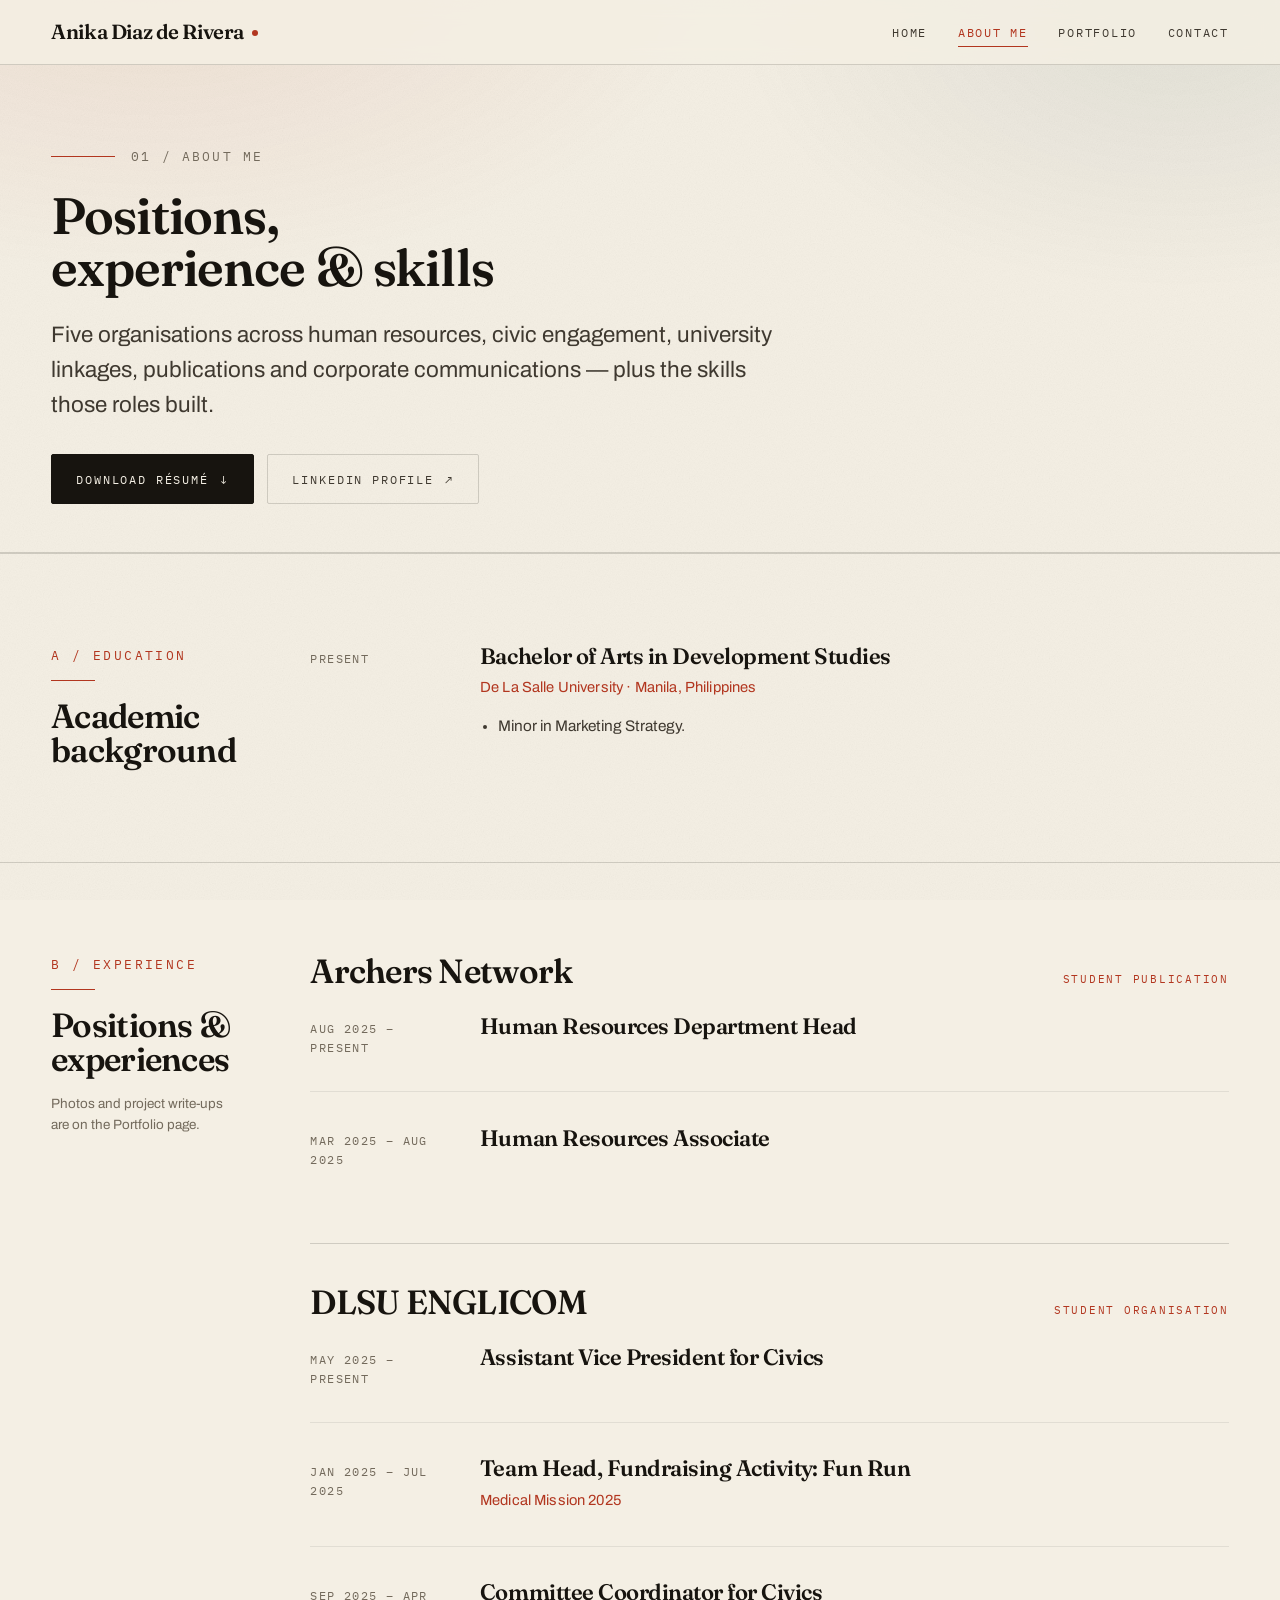
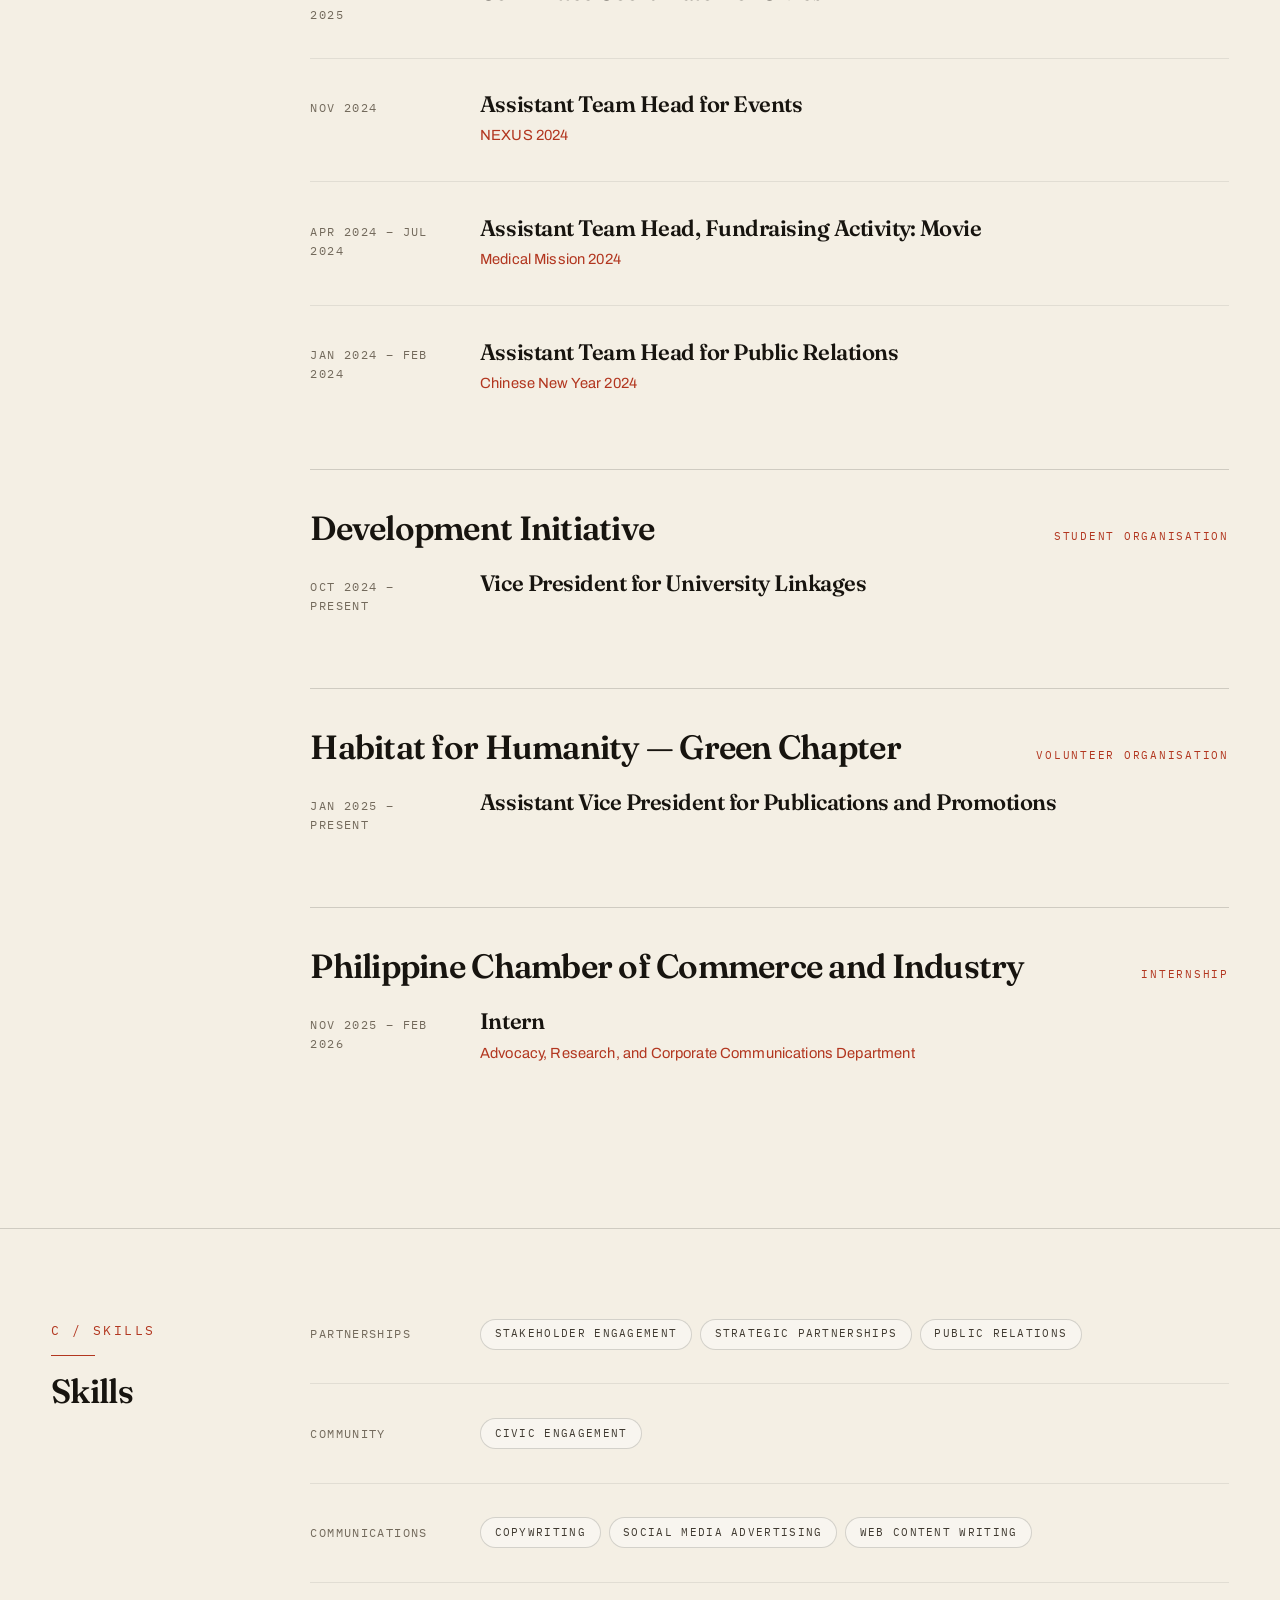
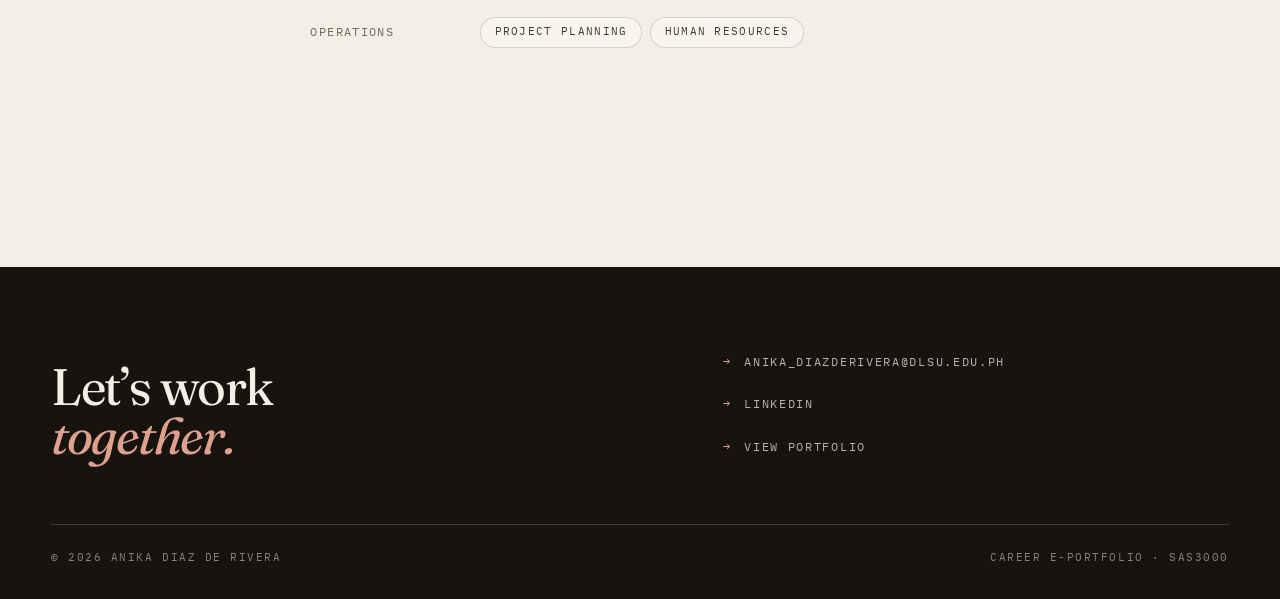
==== about.html @ 8927ca14 "Rebuild around Anika's real content Restructures the site to the four sections of the source documen" ====
<!DOCTYPE html>
<html lang="en" class="no-js">
<head>
  <meta charset="utf-8">
  <meta name="viewport" content="width=device-width, initial-scale=1">
  <title>About Me — Anika Diaz de Rivera</title>
  <meta name="description" content="Positions and experiences, résumé, and skills — Anika Diaz de Rivera.">
  <link rel="icon" href="assets/img/favicon.svg" type="image/svg+xml">
  <link rel="preconnect" href="https://fonts.googleapis.com">
  <link rel="preconnect" href="https://fonts.gstatic.com" crossorigin>
  <link href="https://fonts.googleapis.com/css2?family=Archivo:wght@400;500;600&family=Fraunces:ital,opsz,wght@0,9..144,400..700;1,9..144,400..700&family=IBM+Plex+Mono:wght@400;500&display=swap" rel="stylesheet">
  <link rel="stylesheet" href="styles.css">
  <script>document.documentElement.classList.remove('no-js');</script>
</head>
<body>
  <a class="skip-link" href="#main">Skip to content</a>

  <header class="masthead">
    <div class="shell masthead-inner">
      <a class="wordmark" href="index.html">Anika Diaz de Rivera<span></span></a>

      <button class="nav-toggle" type="button" aria-expanded="false" aria-controls="site-nav">
        <span class="nav-toggle-bars" aria-hidden="true"></span>Menu
      </button>

      <nav class="site-nav" id="site-nav" aria-label="Primary">
        <ul class="nav-list">
          <li><a href="index.html">Home</a></li>
          <li><a href="about.html" aria-current="page">About Me</a></li>
          <li><a href="portfolio.html">Portfolio</a></li>
          <li><a href="contact.html">Contact</a></li>
        </ul>
      </nav>
    </div>
  </header>

  <main id="main">

    <section class="page-head">
      <div class="shell">
        <p class="hero-eyebrow mono load-in" style="--d:.05s">01 / About Me</p>
        <h1 class="page-head-title load-in" style="--d:.15s">Positions, experience &amp; skills</h1>
        <p class="page-head-lede load-in" style="--d:.25s">
          Five organisations across human resources, civic engagement, university
          linkages, publications and corporate communications — plus the skills those
          roles built.
        </p>
        <div class="page-head-actions load-in" style="--d:.33s">
          <!-- Put resume.pdf in assets/docs/ — this link 404s until you do -->
          <a class="btn btn-primary" href="assets/docs/resume.pdf" download>
            Download Résumé <span class="btn-arrow" aria-hidden="true">↓</span>
          </a>
          <a class="btn btn-ghost" href="https://www.linkedin.com/in/anika-diaz-de-rivera-22b3412a9/" target="_blank" rel="noopener">
            LinkedIn Profile <span class="btn-arrow" aria-hidden="true">↗</span>
          </a>
        </div>
      </div>
    </section>

    <!-- ── EDUCATION ───────────────────────────────────────────────────────── -->
    <section class="band">
      <div class="shell band-grid">
        <div class="band-rail reveal">
          <span class="band-index">A / Education</span>
          <h2 class="band-title">Academic background</h2>
        </div>

        <div class="entry-list reveal" style="--d:.1s">
          <article class="entry">
            <!-- REPLACE: add your year range, e.g. 2022 – 2026 -->
            <p class="entry-when">Present</p>
            <div>
              <h3 class="entry-title">Bachelor of Arts in Development Studies</h3>
              <p class="entry-org">De La Salle University · Manila, Philippines</p>
              <div class="entry-body">
                <ul>
                  <li>Minor in Marketing Strategy.</li>
                  <!-- REPLACE (optional): honours, dean's list, scholarships, relevant coursework -->
                </ul>
              </div>
            </div>
          </article>
        </div>
      </div>
    </section>

    <!-- ── POSITIONS & EXPERIENCES ─────────────────────────────────────────── -->
    <section class="band">
      <div class="shell band-grid">
        <div class="band-rail reveal">
          <span class="band-index">B / Experience</span>
          <h2 class="band-title">Positions &amp; experiences</h2>
          <p class="band-note">Photos and project write-ups are on the Portfolio page.</p>
        </div>

        <div class="reveal" style="--d:.1s">

          <div class="org">
            <div class="org-head">
              <h3 class="org-name">Archers Network</h3>
              <span class="org-kind">Student Publication</span>
            </div>
            <div class="org-roles entry-list">
              <article class="entry">
                <p class="entry-when">Aug 2025 – Present</p>
                <div>
                  <h4 class="entry-title">Human Resources Department Head</h4>
                  <!-- REPLACE (optional): one or two bullets on what you are responsible for
                  <div class="entry-body"><ul><li>…</li></ul></div> -->
                </div>
              </article>
              <article class="entry">
                <p class="entry-when">Mar 2025 – Aug 2025</p>
                <div>
                  <h4 class="entry-title">Human Resources Associate</h4>
                </div>
              </article>
            </div>
          </div>

          <div class="org">
            <div class="org-head">
              <h3 class="org-name">DLSU ENGLICOM</h3>
              <span class="org-kind">Student Organisation</span>
            </div>
            <div class="org-roles entry-list">
              <article class="entry">
                <p class="entry-when">May 2025 – Present</p>
                <div>
                  <h4 class="entry-title">Assistant Vice President for Civics</h4>
                </div>
              </article>
              <article class="entry">
                <p class="entry-when">Jan 2025 – Jul 2025</p>
                <div>
                  <h4 class="entry-title">Team Head, Fundraising Activity: Fun Run</h4>
                  <p class="entry-org">Medical Mission 2025</p>
                </div>
              </article>
              <article class="entry">
                <!-- CHECK: the source document says "September 2025 - April 2025", which
                     ends before it starts. Left exactly as written — correct it here. -->
                <p class="entry-when">Sep 2025 – Apr 2025</p>
                <div>
                  <h4 class="entry-title">Committee Coordinator for Civics</h4>
                </div>
              </article>
              <article class="entry">
                <p class="entry-when">Nov 2024</p>
                <div>
                  <h4 class="entry-title">Assistant Team Head for Events</h4>
                  <p class="entry-org">NEXUS 2024</p>
                </div>
              </article>
              <article class="entry">
                <p class="entry-when">Apr 2024 – Jul 2024</p>
                <div>
                  <h4 class="entry-title">Assistant Team Head, Fundraising Activity: Movie</h4>
                  <p class="entry-org">Medical Mission 2024</p>
                </div>
              </article>
              <article class="entry">
                <p class="entry-when">Jan 2024 – Feb 2024</p>
                <div>
                  <h4 class="entry-title">Assistant Team Head for Public Relations</h4>
                  <p class="entry-org">Chinese New Year 2024</p>
                </div>
              </article>
            </div>
          </div>

          <div class="org">
            <div class="org-head">
              <h3 class="org-name">Development Initiative</h3>
              <span class="org-kind">Student Organisation</span>
            </div>
            <div class="org-roles entry-list">
              <article class="entry">
                <p class="entry-when">Oct 2024 – Present</p>
                <div>
                  <h4 class="entry-title">Vice President for University Linkages</h4>
                </div>
              </article>
            </div>
          </div>

          <div class="org">
            <div class="org-head">
              <h3 class="org-name">Habitat for Humanity — Green Chapter</h3>
              <span class="org-kind">Volunteer Organisation</span>
            </div>
            <div class="org-roles entry-list">
              <article class="entry">
                <p class="entry-when">Jan 2025 – Present</p>
                <div>
                  <h4 class="entry-title">Assistant Vice President for Publications and Promotions</h4>
                </div>
              </article>
            </div>
          </div>

          <div class="org">
            <div class="org-head">
              <h3 class="org-name">Philippine Chamber of Commerce and Industry</h3>
              <span class="org-kind">Internship</span>
            </div>
            <div class="org-roles entry-list">
              <article class="entry">
                <p class="entry-when">Nov 2025 – Feb 2026</p>
                <div>
                  <h4 class="entry-title">Intern</h4>
                  <p class="entry-org">Advocacy, Research, and Corporate Communications Department</p>
                  <!-- REPLACE (recommended): this is your only external professional role —
                       two or three bullets on what you worked on would carry real weight.
                  <div class="entry-body"><ul><li>…</li></ul></div> -->
                </div>
              </article>
            </div>
          </div>

        </div>
      </div>
    </section>

    <!-- ── SKILLS ──────────────────────────────────────────────────────────── -->
    <section class="band">
      <div class="shell band-grid">
        <div class="band-rail reveal">
          <span class="band-index">C / Skills</span>
          <h2 class="band-title">Skills</h2>
        </div>

        <div class="entry-list reveal" style="--d:.1s">
          <article class="entry">
            <p class="entry-when">Partnerships</p>
            <div>
              <ul class="tag-row">
                <li class="tag">Stakeholder Engagement</li>
                <li class="tag">Strategic Partnerships</li>
                <li class="tag">Public Relations</li>
              </ul>
            </div>
          </article>

          <article class="entry">
            <p class="entry-when">Community</p>
            <div>
              <ul class="tag-row">
                <li class="tag">Civic Engagement</li>
              </ul>
            </div>
          </article>

          <article class="entry">
            <p class="entry-when">Communications</p>
            <div>
              <ul class="tag-row">
                <li class="tag">Copywriting</li>
                <li class="tag">Social Media Advertising</li>
                <li class="tag">Web Content Writing</li>
              </ul>
            </div>
          </article>

          <article class="entry">
            <p class="entry-when">Operations</p>
            <div>
              <ul class="tag-row">
                <li class="tag">Project Planning</li>
                <li class="tag">Human Resources</li>
              </ul>
            </div>
          </article>
        </div>
      </div>
    </section>

  </main>

  <footer class="site-footer">
    <div class="shell">
      <div class="footer-grid">
        <p class="footer-title">Let&rsquo;s work<br><em>together.</em></p>
        <ul class="footer-links">
          <li><a href="mailto:anika_diazderivera@dlsu.edu.ph">anika_diazderivera@dlsu.edu.ph</a></li>
          <li><a href="https://www.linkedin.com/in/anika-diaz-de-rivera-22b3412a9/" target="_blank" rel="noopener">LinkedIn</a></li>
          <li><a href="portfolio.html">View Portfolio</a></li>
        </ul>
      </div>
      <div class="colophon">
        <span>© <span data-year>2026</span> Anika Diaz de Rivera</span>
        <span>Career e-Portfolio · SAS3000</span>
      </div>
    </div>
  </footer>

  <script src="main.js"></script>
</body>
</html>
---- styles.css ----
/* ==========================================================================
   Career e-Portfolio — editorial / magazine
   Single stylesheet. Class names kebab-case.
   Sections: 1 tokens · 2 reset · 3 typography · 4 layout · 5 masthead
             6 hero · 7 sections · 8 components · 9 gallery · 10 lightbox
             11 footer · 12 motion · 13 responsive · 14 print
   ========================================================================== */

/* 1 — TOKENS ============================================================== */

:root {
  /* paper & ink */
  --paper:        #f4efe4;
  --paper-2:      #ece5d6;
  --paper-3:      #e0d7c4;
  --ink:          #17140f;
  --ink-2:        #3f3930;
  --ink-3:        #736a5c;
  --rule:         rgba(23, 20, 15, 0.16);
  --rule-soft:    rgba(23, 20, 15, 0.08);

  /* accents */
  --accent:       #b2361f;
  --accent-deep:  #7f2113;
  --marine:       #1d3b45;

  /* type */
  --font-display: 'Fraunces', 'Iowan Old Style', 'Palatino Linotype', Georgia, serif;
  --font-body:    'Archivo', 'Helvetica Neue', 'Segoe UI', sans-serif;
  --font-mono:    'IBM Plex Mono', ui-monospace, 'Cascadia Mono', Consolas, monospace;

  --step--1: clamp(0.78rem, 0.76rem + 0.1vw, 0.84rem);
  --step-0:  clamp(1rem, 0.97rem + 0.16vw, 1.09rem);
  --step-1:  clamp(1.18rem, 1.1rem + 0.4vw, 1.4rem);
  --step-2:  clamp(1.5rem, 1.3rem + 1vw, 2.1rem);
  --step-3:  clamp(2rem, 1.6rem + 2vw, 3.3rem);
  --step-4:  clamp(2.6rem, 1.6rem + 4.6vw, 5.4rem);

  /* space */
  --gutter:   clamp(1.25rem, 4vw, 4rem);
  --band:     clamp(3.25rem, 7vw, 6rem);
  --shell:    76rem;

  --ease: cubic-bezier(0.2, 0.7, 0.2, 1);
}

/* 2 — RESET =============================================================== */

*,
*::before,
*::after { box-sizing: border-box; }

html { -webkit-text-size-adjust: 100%; scroll-behavior: smooth; }

body {
  margin: 0;
  background-color: var(--paper);
  color: var(--ink);
  font-family: var(--font-body);
  font-size: var(--step-0);
  line-height: 1.65;
  font-synthesis-weight: none;
  -webkit-font-smoothing: antialiased;
  overflow-x: hidden;
}

/* paper grain + a warm wash behind the top of every page */
body::before {
  content: '';
  position: fixed;
  inset: 0;
  z-index: 0;
  pointer-events: none;
  opacity: 0.5;
  mix-blend-mode: multiply;
  background-image: url("data:image/svg+xml,%3Csvg xmlns='http://www.w3.org/2000/svg' width='180' height='180'%3E%3Cfilter id='n'%3E%3CfeTurbulence type='fractalNoise' baseFrequency='0.85' numOctaves='3'/%3E%3CfeColorMatrix type='saturate' values='0'/%3E%3C/filter%3E%3Crect width='180' height='180' filter='url(%23n)' opacity='0.16'/%3E%3C/svg%3E");
}

body::after {
  content: '';
  position: absolute;
  top: 0;
  left: 0;
  right: 0;
  height: 60vh;
  z-index: 0;
  pointer-events: none;
  background:
    radial-gradient(58rem 32rem at 12% -8%, rgba(178, 54, 31, 0.09), transparent 62%),
    radial-gradient(46rem 28rem at 92% 4%, rgba(29, 59, 69, 0.08), transparent 60%);
}

img, svg { display: block; max-width: 100%; height: auto; }

button { font: inherit; color: inherit; }

:focus-visible {
  outline: 2px solid var(--accent);
  outline-offset: 3px;
}

::selection { background: var(--accent); color: var(--paper); }

.skip-link {
  position: absolute;
  left: -9999px;
  top: 0;
  z-index: 100;
  padding: 0.75rem 1.25rem;
  background: var(--ink);
  color: var(--paper);
  font-family: var(--font-mono);
  font-size: var(--step--1);
}

.skip-link:focus { left: 0.5rem; top: 0.5rem; }

.visually-hidden {
  position: absolute;
  width: 1px;
  height: 1px;
  margin: -1px;
  padding: 0;
  overflow: hidden;
  clip: rect(0 0 0 0);
  white-space: nowrap;
}

/* 3 — TYPOGRAPHY ========================================================== */

h1, h2, h3, h4 {
  margin: 0;
  font-family: var(--font-display);
  font-weight: 600;
  font-variation-settings: 'SOFT' 0, 'WONK' 1, 'opsz' 40;
  line-height: 1.02;
  letter-spacing: -0.022em;
  text-wrap: balance;
}

p { margin: 0; }

a { color: inherit; }

.mono {
  font-family: var(--font-mono);
  font-size: var(--step--1);
  letter-spacing: 0.16em;
  text-transform: uppercase;
}

.prose p {
  max-width: 66ch;
  color: var(--ink-2);
  line-height: 1.78;
}

.prose p + p { margin-top: 1.15em; }

.prose-lead {
  font-size: var(--step-1);
  color: var(--ink) !important;
  line-height: 1.6 !important;
}

.prose-lead::first-letter {
  float: left;
  margin: 0.06em 0.12em 0 0;
  font-family: var(--font-display);
  font-size: 3.7em;
  line-height: 0.76;
  font-weight: 600;
  color: var(--accent);
}

.pull-quote {
  margin: clamp(2rem, 4vw, 3rem) 0;
  padding-left: clamp(1.25rem, 2.5vw, 2rem);
  border-left: 3px solid var(--accent);
  font-family: var(--font-display);
  font-style: italic;
  font-size: var(--step-2);
  line-height: 1.28;
  color: var(--ink);
  max-width: 30ch;
}

.pull-quote cite {
  display: block;
  margin-top: 0.9rem;
  font: inherit;
  font-family: var(--font-mono);
  font-style: normal;
  font-size: var(--step--1);
  letter-spacing: 0.14em;
  text-transform: uppercase;
  color: var(--ink-3);
}

/* 4 — LAYOUT ============================================================== */

.shell {
  position: relative;
  z-index: 1;
  width: min(var(--shell), 100% - (var(--gutter) * 2));
  margin-inline: auto;
}

main { position: relative; z-index: 1; display: block; }

.band {
  padding-block: var(--band);
  border-top: 1px solid var(--rule);
}

.band:first-of-type { border-top: 0; }

/* label rail + content, the recurring editorial two-column */
.band-grid {
  display: grid;
  grid-template-columns: minmax(0, 13rem) minmax(0, 1fr);
  gap: clamp(1.75rem, 4vw, 4.5rem);
  align-items: start;
}

.band-rail { position: sticky; top: 6.5rem; }

.band-index {
  display: block;
  font-family: var(--font-mono);
  font-size: var(--step--1);
  letter-spacing: 0.18em;
  text-transform: uppercase;
  color: var(--accent);
}

.band-index::after {
  content: '';
  display: block;
  width: 2.75rem;
  height: 1px;
  margin-top: 0.9rem;
  background: var(--accent);
}

.band-title {
  margin-top: 1.1rem;
  font-size: var(--step-2);
  color: var(--ink);
}

.band-note {
  margin-top: 1rem;
  font-size: var(--step--1);
  line-height: 1.6;
  color: var(--ink-3);
  max-width: 24ch;
}

/* full-width section header, used where a sticky rail would crowd the content */
.band-head { margin-bottom: clamp(1.75rem, 4vw, 3rem); }

.band-head .band-title { font-size: var(--step-3); max-width: 20ch; }

.band-head .band-note { max-width: 54ch; font-size: 0.95rem; }

/* 5 — MASTHEAD ============================================================ */

.masthead {
  position: sticky;
  top: 0;
  z-index: 40;
  border-bottom: 1px solid var(--rule);
  background: rgba(244, 239, 228, 0.86);
  backdrop-filter: blur(10px) saturate(1.2);
  -webkit-backdrop-filter: blur(10px) saturate(1.2);
}

.masthead-inner {
  display: flex;
  align-items: center;
  justify-content: space-between;
  gap: 1.5rem;
  padding-block: 0.95rem;
}

.wordmark {
  display: inline-flex;
  align-items: baseline;
  gap: 0.5rem;
  font-family: var(--font-display);
  font-size: 1.28rem;
  font-weight: 600;
  letter-spacing: -0.02em;
  text-decoration: none;
  white-space: nowrap;
}

.wordmark span {
  width: 6px;
  height: 6px;
  border-radius: 50%;
  background: var(--accent);
  transform: translateY(-0.15em);
  transition: transform 0.4s var(--ease);
}

.wordmark:hover span { transform: translateY(-0.15em) scale(1.9); }

.nav-list {
  display: flex;
  align-items: center;
  gap: clamp(1rem, 2.4vw, 2.1rem);
  margin: 0;
  padding: 0;
  list-style: none;
}

.nav-list a {
  position: relative;
  display: inline-block;
  padding-block: 0.35rem;
  font-family: var(--font-mono);
  font-size: 0.72rem;
  letter-spacing: 0.15em;
  text-transform: uppercase;
  text-decoration: none;
  color: var(--ink-2);
  transition: color 0.3s var(--ease);
}

.nav-list a::after {
  content: '';
  position: absolute;
  left: 0;
  bottom: 0;
  width: 100%;
  height: 1px;
  background: var(--accent);
  transform: scaleX(0);
  transform-origin: right;
  transition: transform 0.4s var(--ease);
}

.nav-list a:hover { color: var(--ink); }
.nav-list a:hover::after { transform: scaleX(1); transform-origin: left; }

.nav-list a[aria-current='page'] { color: var(--accent); }
.nav-list a[aria-current='page']::after { transform: scaleX(1); }

.nav-toggle {
  display: none;
  align-items: center;
  gap: 0.6rem;
  padding: 0.5rem 0.85rem;
  border: 1px solid var(--rule);
  border-radius: 2px;
  background: transparent;
  font-family: var(--font-mono);
  font-size: 0.7rem;
  letter-spacing: 0.15em;
  text-transform: uppercase;
  cursor: pointer;
}

.nav-toggle-bars {
  position: relative;
  width: 16px;
  height: 9px;
  flex: none;
}

.nav-toggle-bars::before,
.nav-toggle-bars::after {
  content: '';
  position: absolute;
  left: 0;
  width: 100%;
  height: 1.5px;
  background: var(--ink);
  transition: transform 0.35s var(--ease);
}

.nav-toggle-bars::before { top: 0; }
.nav-toggle-bars::after  { bottom: 0; }

.nav-toggle[aria-expanded='true'] .nav-toggle-bars::before { transform: translateY(3.75px) rotate(45deg); }
.nav-toggle[aria-expanded='true'] .nav-toggle-bars::after  { transform: translateY(-3.75px) rotate(-45deg); }

/* 6 — HERO ================================================================ */

.hero { padding-block: clamp(3rem, 8vw, 6.5rem) clamp(2.5rem, 6vw, 5rem); }

.hero-grid {
  display: grid;
  grid-template-columns: minmax(0, 1.45fr) minmax(0, 0.85fr);
  gap: clamp(2rem, 5vw, 4.5rem);
  align-items: end;
}

.hero-eyebrow {
  display: flex;
  align-items: center;
  gap: 1rem;
  color: var(--ink-3);
}

.hero-eyebrow::before {
  content: '';
  width: clamp(2rem, 5vw, 4rem);
  height: 1px;
  background: var(--accent);
  flex: none;
}

.hero-title {
  margin-top: 1.6rem;
  font-size: var(--step-4);
  line-height: 0.88;
  letter-spacing: -0.035em;
}

.hero-title em {
  display: block;
  font-style: italic;
  color: var(--accent);
  font-variation-settings: 'SOFT' 20, 'WONK' 1, 'opsz' 144;
}

.hero-role {
  margin-top: 1.6rem;
  font-family: var(--font-mono);
  font-size: var(--step--1);
  letter-spacing: 0.2em;
  text-transform: uppercase;
  color: var(--ink-2);
}

.hero-lede {
  margin-top: 1.5rem;
  max-width: 46ch;
  font-size: var(--step-1);
  line-height: 1.55;
  color: var(--ink-2);
}

.hero-actions {
  display: flex;
  flex-wrap: wrap;
  gap: 0.85rem;
  margin-top: 2.25rem;
}

.hero-figure { position: relative; }

.hero-figure::before {
  content: '';
  position: absolute;
  inset: 1.5rem -1.25rem -1.5rem 1.25rem;
  border: 1px solid var(--accent);
  z-index: 0;
}

.hero-figure img {
  position: relative;
  z-index: 1;
  width: 100%;
  aspect-ratio: 3 / 4;
  object-fit: cover;
  border: 1px solid var(--rule);
  background: var(--paper-2);
}

.hero-figure figcaption {
  position: relative;
  z-index: 1;
  margin-top: 1rem;
  font-family: var(--font-mono);
  font-size: 0.7rem;
  letter-spacing: 0.14em;
  text-transform: uppercase;
  color: var(--ink-3);
}

/* the ticker rule under the hero */
.hero-meta {
  display: grid;
  grid-template-columns: repeat(auto-fit, minmax(11rem, 1fr));
  gap: 1.5rem clamp(1.5rem, 4vw, 3rem);
  margin: clamp(2.5rem, 6vw, 4rem) 0 0;
  padding-top: 1.75rem;
  border-top: 1px solid var(--rule);
}

.hero-meta dt {
  font-family: var(--font-mono);
  font-size: 0.68rem;
  letter-spacing: 0.16em;
  text-transform: uppercase;
  color: var(--ink-3);
}

.hero-meta dd {
  margin: 0.5rem 0 0;
  font-family: var(--font-display);
  font-size: var(--step-1);
  line-height: 1.2;
}

/* 7 — PAGE HEADERS (interior pages) ======================================= */

.page-head {
  padding-block: clamp(2.75rem, 7vw, 5rem) clamp(2rem, 4vw, 3rem);
  border-bottom: 1px solid var(--rule);
}

.page-head-title {
  margin-top: 1.4rem;
  font-size: var(--step-3);
  max-width: 18ch;
}

.page-head-lede {
  margin-top: 1.5rem;
  max-width: 58ch;
  font-size: var(--step-1);
  line-height: 1.55;
  color: var(--ink-2);
}

.page-head-actions {
  display: flex;
  flex-wrap: wrap;
  gap: 0.85rem;
  margin-top: 2rem;
}

/* 8 — COMPONENTS ========================================================== */

.btn {
  display: inline-flex;
  align-items: center;
  gap: 0.7rem;
  padding: 0.9rem 1.5rem;
  border: 1px solid var(--ink);
  border-radius: 2px;
  background: transparent;
  font-family: var(--font-mono);
  font-size: 0.72rem;
  letter-spacing: 0.16em;
  text-transform: uppercase;
  text-decoration: none;
  cursor: pointer;
  transition: background-color 0.35s var(--ease), color 0.35s var(--ease),
              border-color 0.35s var(--ease), transform 0.35s var(--ease);
}

.btn:hover { transform: translateY(-2px); }

.btn-primary { background: var(--ink); color: var(--paper); }
.btn-primary:hover { background: var(--accent); border-color: var(--accent); }

.btn-ghost { border-color: var(--rule); color: var(--ink-2); }
.btn-ghost:hover { border-color: var(--ink); color: var(--ink); background: var(--paper-2); }

.btn-arrow { transition: transform 0.35s var(--ease); }
.btn:hover .btn-arrow { transform: translateX(4px); }

/* skills / strengths strip */
/* three across on desktop so six traits land as two full rows */
.trait-list {
  display: grid;
  grid-template-columns: 1fr;
  gap: 0;
  margin: 0;
  padding: 0;
  list-style: none;
  border-top: 1px solid var(--rule);
}

@media (min-width: 34rem) { .trait-list { grid-template-columns: repeat(2, 1fr); } }
@media (min-width: 62rem) { .trait-list { grid-template-columns: repeat(3, 1fr); } }

.trait-list li {
  padding: 1.5rem clamp(1rem, 2vw, 1.75rem) 1.75rem 0;
  border-bottom: 1px solid var(--rule);
}

.trait-num {
  font-family: var(--font-mono);
  font-size: 0.68rem;
  letter-spacing: 0.16em;
  color: var(--accent);
}

.trait-name {
  margin-top: 0.6rem;
  font-family: var(--font-display);
  font-size: var(--step-1);
  font-weight: 600;
}

.trait-desc {
  margin-top: 0.5rem;
  font-size: 0.92rem;
  line-height: 1.6;
  color: var(--ink-3);
}

/* big numbered contents index */
.index-list {
  margin: 0;
  padding: 0;
  list-style: none;
  border-top: 1px solid var(--rule);
}

.index-link {
  position: relative;
  display: grid;
  grid-template-columns: 4.5rem minmax(0, 1fr) auto;
  align-items: center;
  gap: clamp(0.75rem, 2vw, 2rem);
  padding: clamp(1.4rem, 3vw, 2.1rem) 0;
  border-bottom: 1px solid var(--rule);
  text-decoration: none;
  overflow: hidden;
}

.index-link::before {
  content: '';
  position: absolute;
  inset: 0;
  background: var(--paper-2);
  transform: scaleY(0);
  transform-origin: bottom;
  transition: transform 0.45s var(--ease);
  z-index: -1;
}

.index-link:hover::before { transform: scaleY(1); }

.index-num {
  font-family: var(--font-mono);
  font-size: 0.72rem;
  letter-spacing: 0.14em;
  color: var(--ink-3);
  transition: color 0.35s var(--ease);
}

.index-body { min-width: 0; }

.index-title {
  display: block;
  font-family: var(--font-display);
  font-size: var(--step-2);
  font-weight: 600;
  line-height: 1.05;
  transition: transform 0.45s var(--ease), color 0.35s var(--ease);
}

.index-desc {
  display: block;
  margin-top: 0.4rem;
  max-width: 52ch;
  font-size: 0.9rem;
  color: var(--ink-3);
  transition: transform 0.45s var(--ease);
}

.index-arrow {
  font-family: var(--font-mono);
  font-size: 1.1rem;
  color: var(--ink-3);
  transition: transform 0.45s var(--ease), color 0.35s var(--ease);
}

.index-link:hover .index-title { transform: translateX(0.65rem); color: var(--accent); }
.index-link:hover .index-desc  { transform: translateX(0.65rem); }
.index-link:hover .index-num   { color: var(--accent); }
.index-link:hover .index-arrow { transform: translateX(0.5rem); color: var(--accent); }

/* resume entries */
.entry-list { display: grid; gap: 0; }

.entry {
  display: grid;
  grid-template-columns: minmax(0, 9rem) minmax(0, 1fr);
  gap: clamp(0.75rem, 2vw, 2.5rem);
  padding-block: clamp(1.5rem, 3vw, 2.1rem);
  border-top: 1px solid var(--rule-soft);
}

.entry:first-child { border-top: 0; padding-top: 0; }

.entry-when {
  font-family: var(--font-mono);
  font-size: 0.72rem;
  letter-spacing: 0.12em;
  text-transform: uppercase;
  color: var(--ink-3);
  padding-top: 0.35rem;
}

.entry-title {
  font-family: var(--font-display);
  font-size: var(--step-1);
  font-weight: 600;
  line-height: 1.15;
}

.entry-org {
  margin-top: 0.35rem;
  font-size: 0.92rem;
  color: var(--accent);
  letter-spacing: 0.01em;
}

.entry-body { margin-top: 0.85rem; }

.entry-body ul {
  margin: 0;
  padding-left: 1.1rem;
  color: var(--ink-2);
  font-size: 0.96rem;
  line-height: 1.7;
}

.entry-body li { margin-top: 0.4rem; }
.entry-body li:first-child { margin-top: 0; }

/* organisation blocks — one per org, roles nested inside */
.org {
  padding-block: clamp(1.75rem, 3.5vw, 2.5rem);
  border-top: 1px solid var(--rule);
}

.org:first-child { border-top: 0; padding-top: 0; }

.org-head {
  display: flex;
  flex-wrap: wrap;
  align-items: baseline;
  justify-content: space-between;
  gap: 0.5rem 1.5rem;
}

.org-name {
  font-family: var(--font-display);
  font-size: var(--step-2);
  font-weight: 600;
  line-height: 1.1;
}

.org-kind {
  font-family: var(--font-mono);
  font-size: 0.68rem;
  letter-spacing: 0.16em;
  text-transform: uppercase;
  color: var(--accent);
}

.org-roles { margin-top: clamp(1rem, 2vw, 1.5rem); }

/* contact page — oversized link list */
.contact-list {
  margin: 0;
  padding: 0;
  list-style: none;
  border-top: 1px solid var(--rule);
}

.contact-list a,
.contact-list .contact-static {
  display: flex;
  flex-wrap: wrap;
  align-items: baseline;
  justify-content: space-between;
  gap: 0.35rem 1.5rem;
  padding-block: clamp(1.25rem, 3vw, 2rem);
  border-bottom: 1px solid var(--rule);
  font-family: var(--font-display);
  font-size: var(--step-2);
  line-height: 1.15;
  text-decoration: none;
  word-break: break-word;
  transition: color 0.35s var(--ease), padding-left 0.45s var(--ease);
}

.contact-list a:hover {
  color: var(--accent);
  padding-left: 0.75rem;
}

.contact-kind {
  font-family: var(--font-mono);
  font-size: 0.68rem;
  letter-spacing: 0.16em;
  text-transform: uppercase;
  color: var(--ink-3);
  flex: none;
}

/* tag row */
.tag-row {
  display: flex;
  flex-wrap: wrap;
  gap: 0.5rem;
  margin: 0;
  padding: 0;
  list-style: none;
}

.tag {
  display: inline-block;
  padding: 0.35rem 0.85rem;
  border: 1px solid var(--rule);
  border-radius: 999px;
  font-family: var(--font-mono);
  font-size: 0.68rem;
  letter-spacing: 0.12em;
  text-transform: uppercase;
  color: var(--ink-2);
  background: rgba(255, 255, 255, 0.4);
}

/* reference cards */
.card-grid {
  display: grid;
  grid-template-columns: repeat(auto-fit, minmax(17rem, 1fr));
  gap: clamp(1rem, 2.5vw, 1.75rem);
}

.card {
  display: flex;
  flex-direction: column;
  padding: clamp(1.4rem, 3vw, 2rem);
  border: 1px solid var(--rule);
  border-radius: 3px;
  background: rgba(255, 255, 255, 0.45);
  transition: transform 0.4s var(--ease), box-shadow 0.4s var(--ease), border-color 0.4s var(--ease);
}

.card:hover {
  transform: translateY(-4px);
  border-color: var(--ink);
  box-shadow: 14px 14px 0 -2px rgba(23, 20, 15, 0.08);
}

.card-kicker {
  font-family: var(--font-mono);
  font-size: 0.68rem;
  letter-spacing: 0.16em;
  text-transform: uppercase;
  color: var(--accent);
}

.card-name {
  margin-top: 1rem;
  font-family: var(--font-display);
  font-size: var(--step-1);
  font-weight: 600;
  line-height: 1.15;
}

.card-role {
  margin-top: 0.4rem;
  font-size: 0.92rem;
  color: var(--ink-2);
}

.card-meta {
  margin: 1.25rem 0 0;
  padding-top: 1.1rem;
  border-top: 1px solid var(--rule-soft);
  display: grid;
  gap: 0.45rem;
  font-size: 0.86rem;
  color: var(--ink-3);
}

.card-meta dt,
.card-meta dd { margin: 0; }

.card-meta a { color: var(--marine); text-underline-offset: 3px; }

/* testimonial */
.testimonial {
  display: grid;
  grid-template-columns: minmax(0, 1fr) minmax(0, 15rem);
  gap: clamp(1.5rem, 4vw, 3rem);
  align-items: center;
  padding-block: clamp(2rem, 4vw, 3rem);
  border-top: 1px solid var(--rule);
}

.testimonial-quote {
  font-family: var(--font-display);
  font-size: var(--step-2);
  font-style: italic;
  line-height: 1.3;
  color: var(--ink);
}

.testimonial-quote::before {
  content: '\201C';
  color: var(--accent);
}

.testimonial-quote::after { content: '\201D'; color: var(--accent); }

.testimonial-by {
  margin-top: 1.25rem;
  font-family: var(--font-mono);
  font-size: 0.72rem;
  letter-spacing: 0.14em;
  text-transform: uppercase;
  color: var(--ink-3);
}

.testimonial figure { margin: 0; }

.testimonial img {
  width: 100%;
  aspect-ratio: 3 / 4;
  object-fit: cover;
  border: 1px solid var(--rule);
  background: var(--paper-2);
}

/* callout for the replace-me instructions */
.callout {
  margin-top: clamp(2rem, 4vw, 3rem);
  padding: 1.1rem 1.35rem;
  border: 1px dashed var(--accent);
  border-radius: 3px;
  background: rgba(178, 54, 31, 0.05);
  font-family: var(--font-mono);
  font-size: 0.74rem;
  line-height: 1.7;
  letter-spacing: 0.03em;
  color: var(--accent-deep);
}

/* 9 — GALLERY ============================================================= */

.gallery {
  display: grid;
  grid-template-columns: repeat(12, 1fr);
  gap: clamp(1.5rem, 3.5vw, 3rem) clamp(1.25rem, 3vw, 2.5rem);
}

.gallery-item { grid-column: span 6; margin: 0; }

/* magazine rhythm: alternate wide / narrow and drop every other one */
.gallery-item:nth-child(4n + 1) { grid-column: span 7; }
.gallery-item:nth-child(4n + 2) { grid-column: span 5; margin-top: clamp(1.5rem, 5vw, 4rem); }
.gallery-item:nth-child(4n + 3) { grid-column: span 5; }
.gallery-item:nth-child(4n + 4) { grid-column: span 7; margin-top: clamp(1.5rem, 5vw, 4rem); }

.figure-frame {
  position: relative;
  display: block;
  width: 100%;
  padding: 0;
  border: 1px solid var(--rule);
  background: var(--paper-2);
  overflow: hidden;
  cursor: zoom-in;
}

.figure-frame img {
  width: 100%;
  aspect-ratio: 4 / 3;
  object-fit: cover;
  transition: transform 0.6s var(--ease), filter 0.6s var(--ease);
}

.gallery-item:nth-child(4n + 2) .figure-frame img,
.gallery-item:nth-child(4n + 3) .figure-frame img { aspect-ratio: 3 / 4; }

.figure-frame::after {
  content: 'VIEW';
  position: absolute;
  right: 0;
  bottom: 0;
  padding: 0.55rem 0.95rem;
  background: var(--ink);
  color: var(--paper);
  font-family: var(--font-mono);
  font-size: 0.66rem;
  letter-spacing: 0.18em;
  transform: translateY(100%);
  transition: transform 0.4s var(--ease);
}

.figure-frame:hover img { transform: scale(1.035); }
.figure-frame:hover::after,
.figure-frame:focus-visible::after { transform: translateY(0); }

.gallery-caption { margin-top: 1.1rem; }

.gallery-kicker {
  display: flex;
  align-items: baseline;
  gap: 0.75rem;
  font-family: var(--font-mono);
  font-size: 0.68rem;
  letter-spacing: 0.16em;
  text-transform: uppercase;
  color: var(--ink-3);
}

.gallery-kicker b { color: var(--accent); font-weight: 400; }

.gallery-title {
  margin-top: 0.7rem;
  font-family: var(--font-display);
  font-size: var(--step-1);
  font-weight: 600;
  line-height: 1.15;
}

.gallery-desc {
  margin-top: 0.6rem;
  max-width: 46ch;
  font-size: 0.94rem;
  line-height: 1.7;
  color: var(--ink-2);
}

.gallery-link {
  display: inline-flex;
  align-items: center;
  gap: 0.5rem;
  margin-top: 0.9rem;
  font-family: var(--font-mono);
  font-size: 0.68rem;
  letter-spacing: 0.14em;
  text-transform: uppercase;
  color: var(--marine);
  text-decoration: none;
  border-bottom: 1px solid currentColor;
  padding-bottom: 2px;
  transition: color 0.3s var(--ease);
}

.gallery-link:hover { color: var(--accent); }

/* 10 — LIGHTBOX =========================================================== */

.lightbox {
  position: fixed;
  inset: 0;
  z-index: 90;
  display: grid;
  grid-template-rows: 1fr auto;
  place-items: center;
  gap: 1.25rem;
  padding: clamp(1.5rem, 5vw, 3.5rem);
  background: rgba(15, 13, 10, 0.94);
  animation: fade-in 0.3s var(--ease) both;
}

.lightbox[hidden] { display: none; }

.lightbox img {
  max-width: 100%;
  max-height: 76vh;
  object-fit: contain;
  border: 1px solid rgba(244, 239, 228, 0.2);
  animation: lightbox-in 0.45s var(--ease) both;
}

.lightbox-caption {
  font-family: var(--font-mono);
  font-size: 0.74rem;
  letter-spacing: 0.14em;
  text-transform: uppercase;
  color: rgba(244, 239, 228, 0.75);
  text-align: center;
  max-width: 60ch;
}

.lightbox-close {
  position: absolute;
  top: clamp(1rem, 3vw, 2rem);
  right: clamp(1rem, 3vw, 2rem);
  padding: 0.6rem 1rem;
  border: 1px solid rgba(244, 239, 228, 0.35);
  border-radius: 2px;
  background: transparent;
  color: var(--paper);
  font-family: var(--font-mono);
  font-size: 0.7rem;
  letter-spacing: 0.16em;
  cursor: pointer;
  transition: background-color 0.3s var(--ease), border-color 0.3s var(--ease);
}

.lightbox-close:hover { background: var(--accent); border-color: var(--accent); }

/* 11 — FOOTER ============================================================= */

.site-footer {
  position: relative;
  z-index: 1;
  margin-top: clamp(3rem, 8vw, 6rem);
  padding-block: clamp(3rem, 7vw, 5rem) 2rem;
  background: var(--ink);
  color: var(--paper);
}

.footer-grid {
  display: grid;
  grid-template-columns: minmax(0, 1.2fr) minmax(0, 1fr);
  gap: clamp(2rem, 5vw, 4rem);
  align-items: end;
}

.footer-title {
  font-family: var(--font-display);
  font-size: var(--step-3);
  line-height: 0.95;
  letter-spacing: -0.03em;
}

.footer-title em { font-style: italic; color: #e0a08e; }

.footer-links {
  display: grid;
  gap: 0.85rem;
  margin: 0;
  padding: 0;
  list-style: none;
}

.footer-links a {
  display: inline-flex;
  align-items: baseline;
  gap: 0.8rem;
  font-family: var(--font-mono);
  font-size: 0.76rem;
  letter-spacing: 0.14em;
  text-transform: uppercase;
  text-decoration: none;
  color: rgba(244, 239, 228, 0.72);
  transition: color 0.3s var(--ease), transform 0.3s var(--ease);
}

.footer-links a::before {
  content: '\2192';
  color: #e0a08e;
  transition: transform 0.3s var(--ease);
}

.footer-links a:hover { color: var(--paper); transform: translateX(3px); }

.colophon {
  display: flex;
  flex-wrap: wrap;
  justify-content: space-between;
  gap: 1rem;
  margin-top: clamp(2.5rem, 6vw, 4rem);
  padding-top: 1.5rem;
  border-top: 1px solid rgba(244, 239, 228, 0.18);
  font-family: var(--font-mono);
  font-size: 0.68rem;
  letter-spacing: 0.14em;
  text-transform: uppercase;
  color: rgba(244, 239, 228, 0.5);
}

/* 12 — MOTION ============================================================= */

@keyframes rise-in {
  from { opacity: 0; transform: translateY(22px); }
  to   { opacity: 1; transform: none; }
}

@keyframes fade-in {
  from { opacity: 0; }
  to   { opacity: 1; }
}

@keyframes lightbox-in {
  from { opacity: 0; transform: scale(0.97); }
  to   { opacity: 1; transform: none; }
}

/* orchestrated page load — stagger via inline --d */
.load-in {
  animation: rise-in 0.85s var(--ease) both;
  animation-delay: var(--d, 0s);
}

/* scroll reveals, switched on by main.js */
.reveal {
  opacity: 0;
  transform: translateY(20px);
  transition: opacity 0.75s var(--ease), transform 0.75s var(--ease);
  transition-delay: var(--d, 0s);
}

.reveal.is-visible { opacity: 1; transform: none; }

/* no JS? show everything */
.no-js .reveal { opacity: 1; transform: none; }

@media (prefers-reduced-motion: reduce) {
  html { scroll-behavior: auto; }

  *,
  *::before,
  *::after {
    animation-duration: 0.001ms !important;
    animation-delay: 0ms !important;
    transition-duration: 0.001ms !important;
    transition-delay: 0ms !important;
  }

  .reveal { opacity: 1; transform: none; }
}

/* 13 — RESPONSIVE ========================================================= */

@media (max-width: 60rem) {
  .hero-grid { grid-template-columns: 1fr; align-items: start; }
  .hero-figure { max-width: 22rem; }
  .hero-figure::before { inset: 1rem -0.9rem -1rem 0.9rem; }
  .band-grid { grid-template-columns: 1fr; }
  .band-rail { position: static; }
  .band-note { max-width: 46ch; }
  .footer-grid { grid-template-columns: 1fr; align-items: start; }
  .testimonial { grid-template-columns: 1fr; }
  .testimonial figure { max-width: 15rem; }
  .gallery-item,
  .gallery-item:nth-child(4n + 1),
  .gallery-item:nth-child(4n + 2),
  .gallery-item:nth-child(4n + 3),
  .gallery-item:nth-child(4n + 4) { grid-column: span 12; margin-top: 0; }
  .gallery-item .figure-frame img { aspect-ratio: 4 / 3 !important; }
}

@media (max-width: 53.75rem) {
  .nav-toggle { display: inline-flex; }

  .site-nav {
    position: absolute;
    left: 0;
    right: 0;
    top: 100%;
    background: var(--paper);
    border-bottom: 1px solid var(--rule);
    box-shadow: 0 18px 30px -22px rgba(23, 20, 15, 0.5);
    clip-path: inset(0 0 100% 0);
    transition: clip-path 0.4s var(--ease);
  }

  .site-nav.is-open { clip-path: inset(0 0 0 0); }

  .nav-list {
    flex-direction: column;
    align-items: stretch;
    gap: 0;
    padding: 0 var(--gutter) 1rem;
  }

  .nav-list li { border-top: 1px solid var(--rule-soft); }

  .nav-list a {
    display: block;
    padding-block: 1rem;
    font-size: 0.8rem;
  }

  .nav-list a::after { display: none; }
}

@media (max-width: 36rem) {
  .entry { grid-template-columns: 1fr; gap: 0.5rem; }
  .entry-when { padding-top: 0; }
  .index-link { grid-template-columns: 3rem minmax(0, 1fr) auto; }
  .hero-title { letter-spacing: -0.03em; }
  .prose-lead::first-letter { font-size: 3.1em; }
}

/* 14 — PRINT ============================================================== */

@media print {
  @page { margin: 14mm; }

  body {
    background: #fff;
    color: #000;
    font-size: 10.5pt;
    line-height: 1.45;
  }

  body::before,
  body::after { display: none; }

  .masthead,
  .site-footer,
  .page-head-actions,
  .callout,
  .lightbox,
  .skip-link,
  .no-print { display: none !important; }

  .shell { width: 100%; }

  .band,
  .page-head { padding-block: 0.6rem; border-color: #bbb; }

  .band-grid { grid-template-columns: 8.5rem 1fr; gap: 1rem; }
  .band-rail { position: static; }
  .band-index, .entry-org { color: #000; }

  /* screen type scale is far too loud on paper — shrink it back */
  .page-head-title { font-size: 19pt; margin-top: 0.6rem; }
  .page-head-lede  { font-size: 10pt; margin-top: 0.6rem; }
  .band-index      { font-size: 7pt; letter-spacing: 0.12em; }
  .band-index::after { margin-top: 0.4rem; }
  .band-title      { font-size: 11.5pt; margin-top: 0.5rem; letter-spacing: 0; }
  .band-note       { font-size: 7.5pt; margin-top: 0.4rem; }
  .entry           { grid-template-columns: 7rem 1fr; padding-block: 0.5rem; }
  .entry-when      { font-size: 7.5pt; padding-top: 0.15rem; }
  .entry-title     { font-size: 10.5pt; }
  .entry-org       { font-size: 9pt; margin-top: 0.15rem; }
  .entry-body      { margin-top: 0.35rem; }
  .entry-body ul   { font-size: 9pt; line-height: 1.45; }
  .tag             { font-size: 7pt; padding: 0.15rem 0.5rem; }
  .hero-eyebrow    { font-size: 7.5pt; }

  .entry,
  .card,
  .gallery-item { break-inside: avoid; }

  .reveal,
  .load-in { opacity: 1 !important; transform: none !important; animation: none !important; }

  a[href^='http']::after {
    content: ' (' attr(href) ')';
    font-family: var(--font-mono);
    font-size: 8pt;
    color: #555;
  }
}
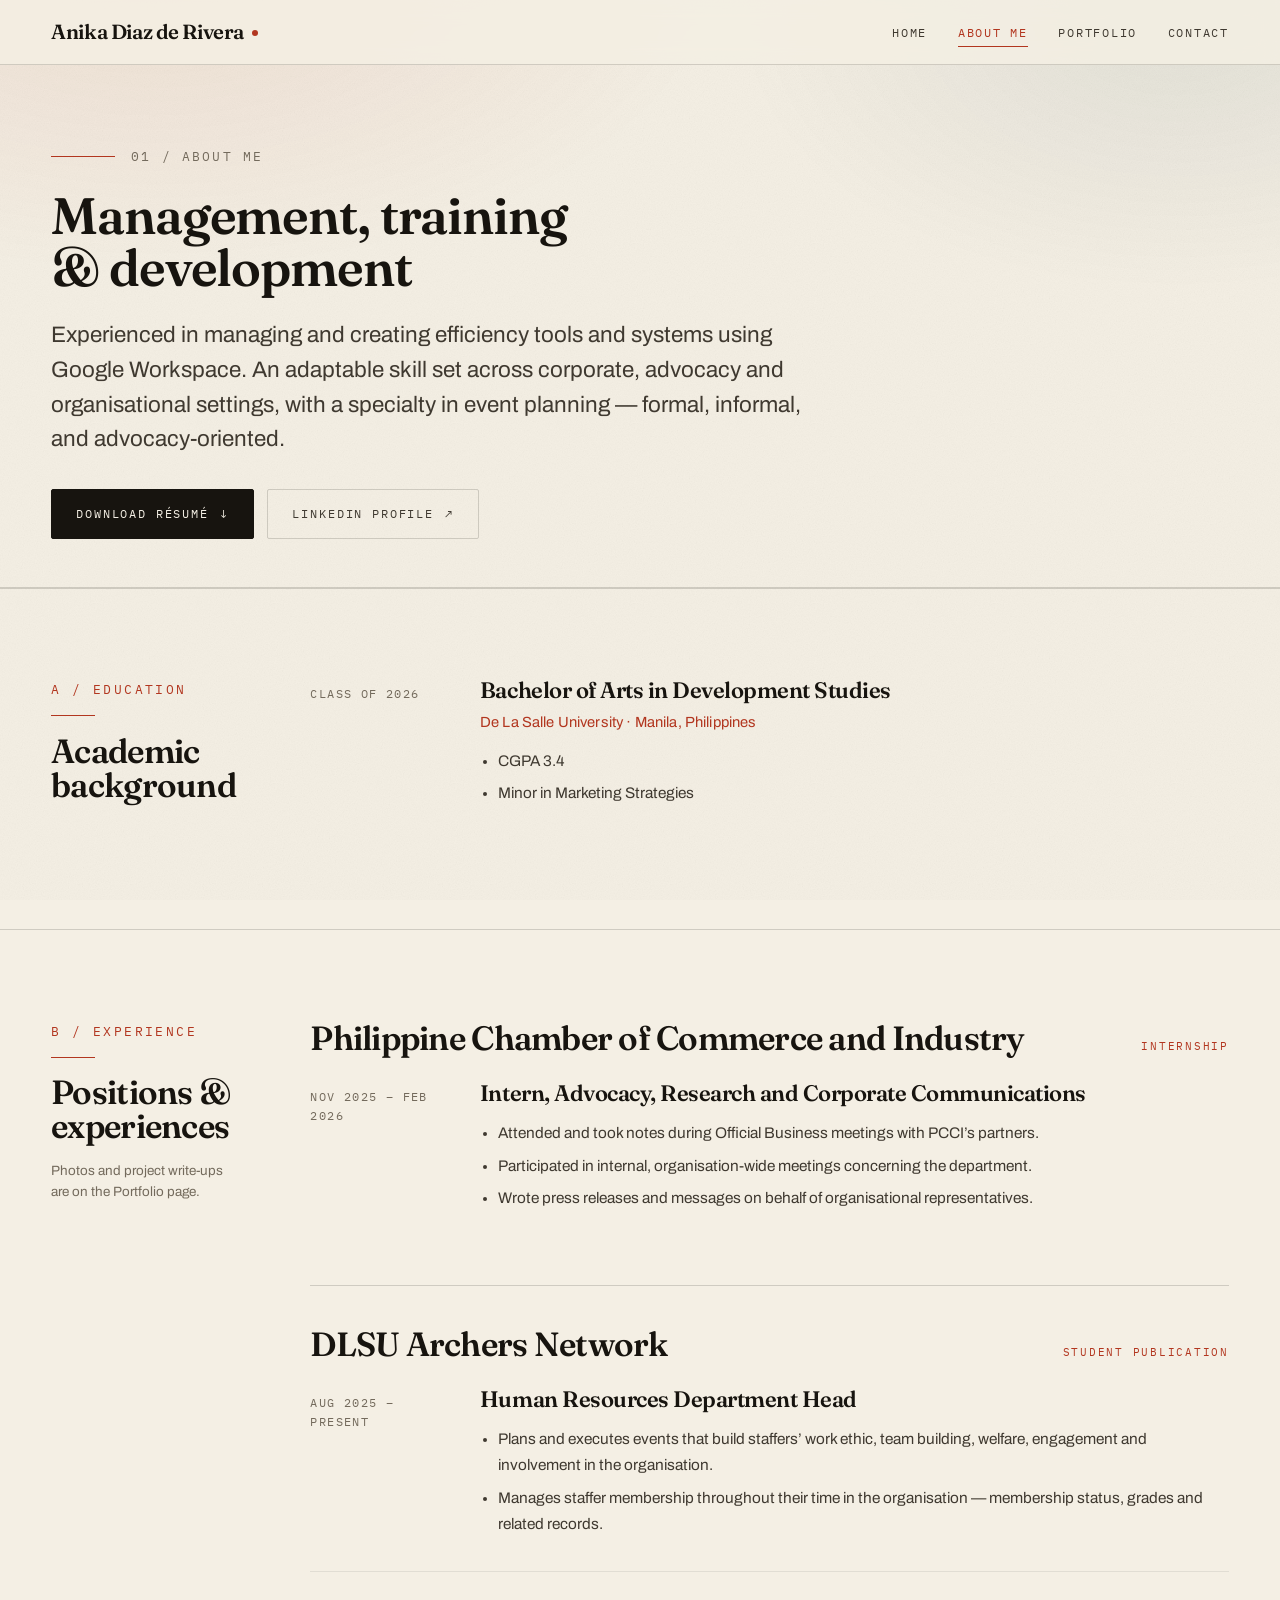
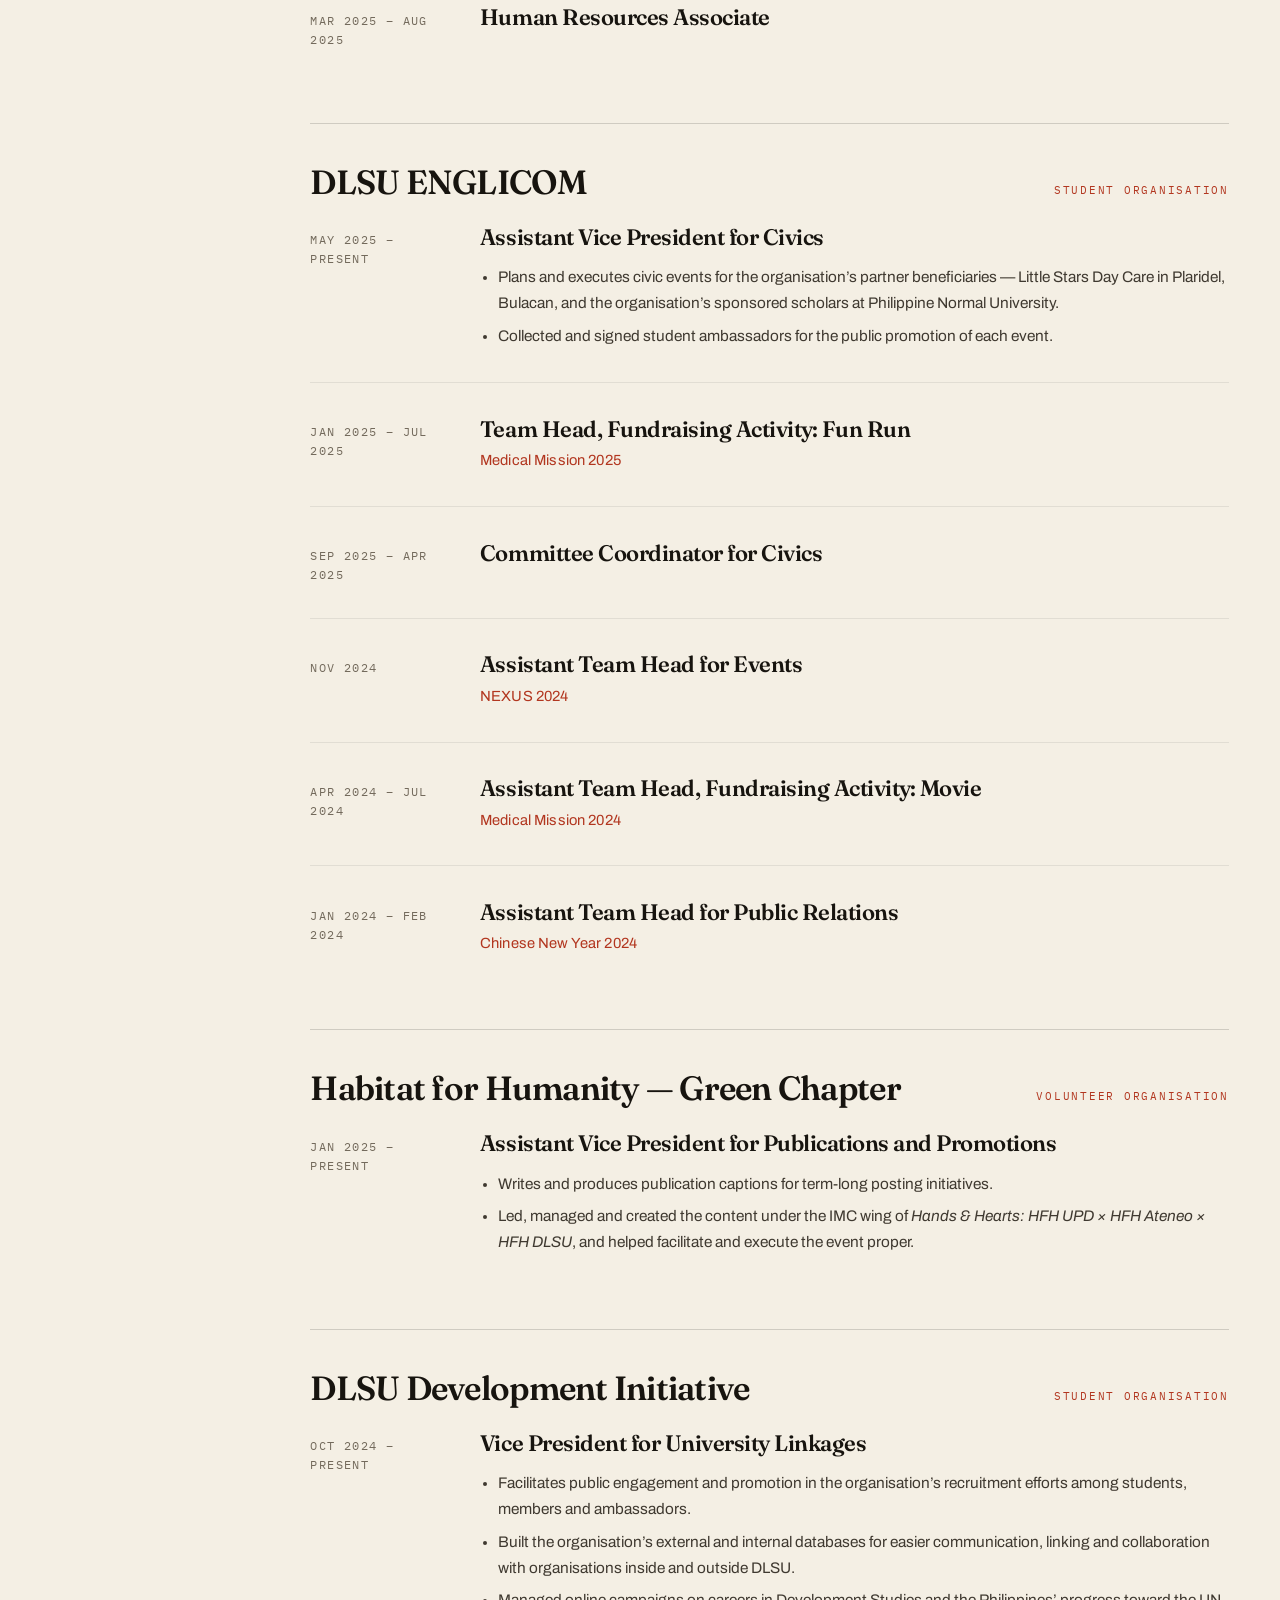
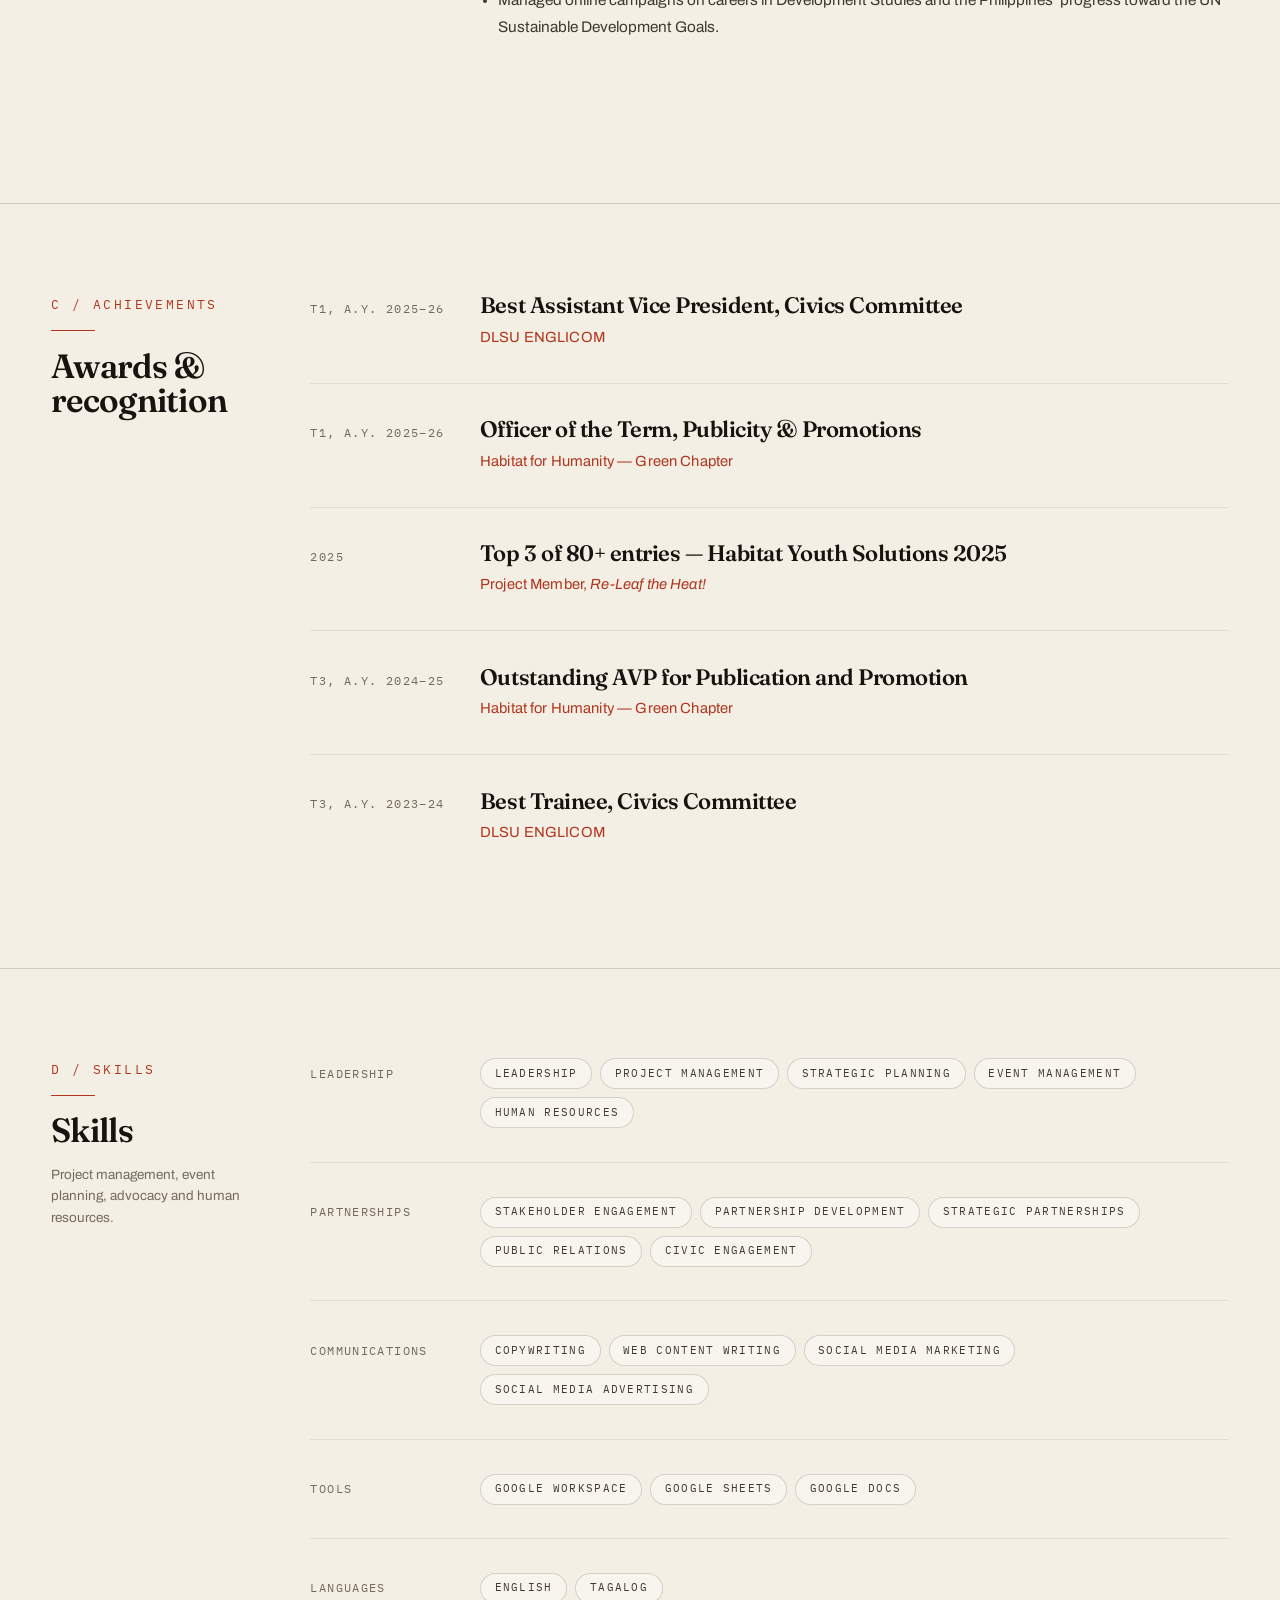
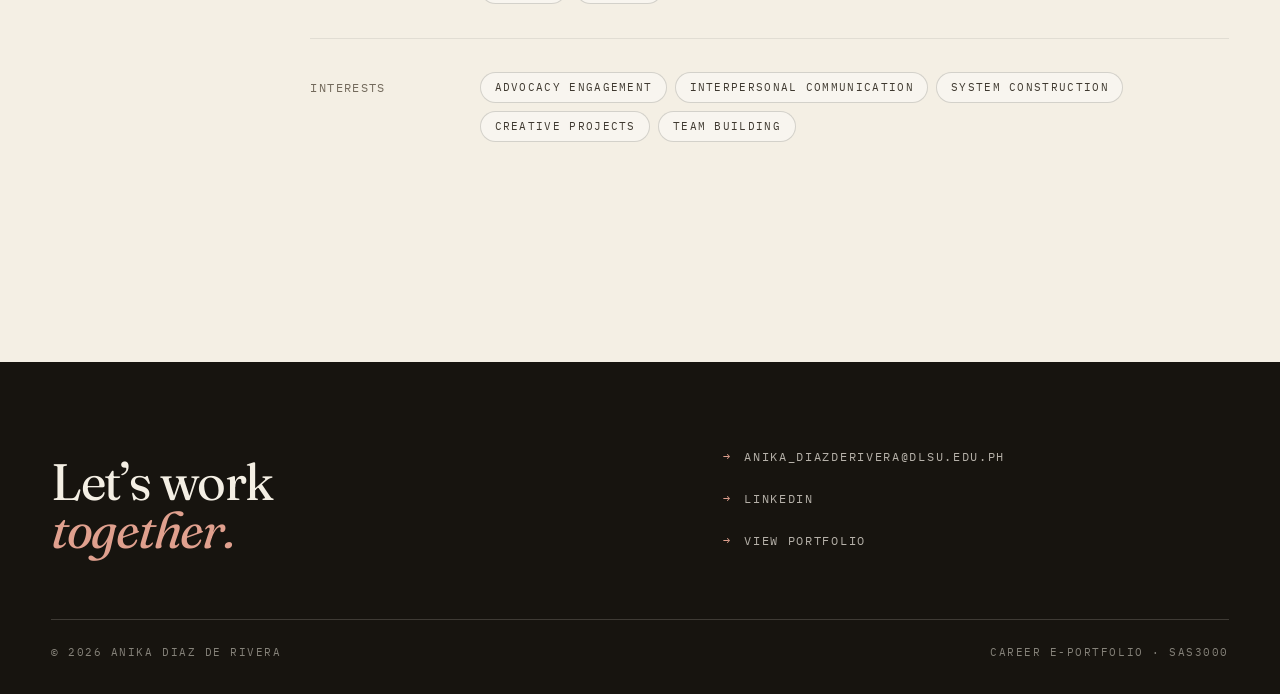
==== commit 38f9c6cc: "Add résumé content and a web-safe résumé PDF About Me now carries the real CV detail: role bullets f" ====
--- a/about.html
+++ b/about.html
@@ -4,7 +4,7 @@
   <meta charset="utf-8">
   <meta name="viewport" content="width=device-width, initial-scale=1">
   <title>About Me — Anika Diaz de Rivera</title>
-  <meta name="description" content="Positions and experiences, résumé, and skills — Anika Diaz de Rivera.">
+  <meta name="description" content="Positions and experiences, achievements, résumé, and skills — Anika Diaz de Rivera.">
   <link rel="icon" href="assets/img/favicon.svg" type="image/svg+xml">
   <link rel="preconnect" href="https://fonts.googleapis.com">
   <link rel="preconnect" href="https://fonts.gstatic.com" crossorigin>
@@ -39,14 +39,14 @@
     <section class="page-head">
       <div class="shell">
         <p class="hero-eyebrow mono load-in" style="--d:.05s">01 / About Me</p>
-        <h1 class="page-head-title load-in" style="--d:.15s">Positions, experience &amp; skills</h1>
+        <h1 class="page-head-title load-in" style="--d:.15s">Management, training &amp; development</h1>
         <p class="page-head-lede load-in" style="--d:.25s">
-          Five organisations across human resources, civic engagement, university
-          linkages, publications and corporate communications — plus the skills those
-          roles built.
+          Experienced in managing and creating efficiency tools and systems using Google
+          Workspace. An adaptable skill set across corporate, advocacy and organisational
+          settings, with a specialty in event planning — formal, informal, and
+          advocacy-oriented.
         </p>
         <div class="page-head-actions load-in" style="--d:.33s">
-          <!-- Put resume.pdf in assets/docs/ — this link 404s until you do -->
           <a class="btn btn-primary" href="assets/docs/resume.pdf" download>
             Download Résumé <span class="btn-arrow" aria-hidden="true">↓</span>
           </a>
@@ -67,15 +67,14 @@
 
         <div class="entry-list reveal" style="--d:.1s">
           <article class="entry">
-            <!-- REPLACE: add your year range, e.g. 2022 – 2026 -->
-            <p class="entry-when">Present</p>
+            <p class="entry-when">Class of 2026</p>
             <div>
               <h3 class="entry-title">Bachelor of Arts in Development Studies</h3>
               <p class="entry-org">De La Salle University · Manila, Philippines</p>
               <div class="entry-body">
                 <ul>
-                  <li>Minor in Marketing Strategy.</li>
-                  <!-- REPLACE (optional): honours, dean's list, scholarships, relevant coursework -->
+                  <li>CGPA 3.4</li>
+                  <li>Minor in Marketing Strategies</li>
                 </ul>
               </div>
             </div>
@@ -97,16 +96,44 @@
 
           <div class="org">
             <div class="org-head">
-              <h3 class="org-name">Archers Network</h3>
+              <h3 class="org-name">Philippine Chamber of Commerce and Industry</h3>
+              <span class="org-kind">Internship</span>
+            </div>
+            <div class="org-roles entry-list">
+              <article class="entry">
+                <p class="entry-when">Nov 2025 – Feb 2026</p>
+                <div>
+                  <h4 class="entry-title">Intern, Advocacy, Research and Corporate Communications</h4>
+                  <div class="entry-body">
+                    <ul>
+                      <li>Attended and took notes during Official Business meetings with PCCI&rsquo;s partners.</li>
+                      <li>Participated in internal, organisation-wide meetings concerning the department.</li>
+                      <li>Wrote press releases and messages on behalf of organisational representatives.</li>
+                    </ul>
+                  </div>
+                </div>
+              </article>
+            </div>
+          </div>
+
+          <div class="org">
+            <div class="org-head">
+              <h3 class="org-name">DLSU Archers Network</h3>
               <span class="org-kind">Student Publication</span>
             </div>
             <div class="org-roles entry-list">
               <article class="entry">
+                <!-- CHECK: your résumé says Sep 2025, the e-portfolio document says
+                     Aug 2025. Using Aug 2025 — change if the résumé is right. -->
                 <p class="entry-when">Aug 2025 – Present</p>
                 <div>
                   <h4 class="entry-title">Human Resources Department Head</h4>
-                  <!-- REPLACE (optional): one or two bullets on what you are responsible for
-                  <div class="entry-body"><ul><li>…</li></ul></div> -->
+                  <div class="entry-body">
+                    <ul>
+                      <li>Plans and executes events that build staffers&rsquo; work ethic, team building, welfare, engagement and involvement in the organisation.</li>
+                      <li>Manages staffer membership throughout their time in the organisation — membership status, grades and related records.</li>
+                    </ul>
+                  </div>
                 </div>
               </article>
               <article class="entry">
@@ -128,6 +155,12 @@
                 <p class="entry-when">May 2025 – Present</p>
                 <div>
                   <h4 class="entry-title">Assistant Vice President for Civics</h4>
+                  <div class="entry-body">
+                    <ul>
+                      <li>Plans and executes civic events for the organisation&rsquo;s partner beneficiaries — Little Stars Day Care in Plaridel, Bulacan, and the organisation&rsquo;s sponsored scholars at Philippine Normal University.</li>
+                      <li>Collected and signed student ambassadors for the public promotion of each event.</li>
+                    </ul>
+                  </div>
                 </div>
               </article>
               <article class="entry">
@@ -138,8 +171,8 @@
                 </div>
               </article>
               <article class="entry">
-                <!-- CHECK: the source document says "September 2025 - April 2025", which
-                     ends before it starts. Left exactly as written — correct it here. -->
+                <!-- CHECK: the e-portfolio document says "September 2025 – April 2025",
+                     which ends before it starts. Left as written — correct it here. -->
                 <p class="entry-when">Sep 2025 – Apr 2025</p>
                 <div>
                   <h4 class="entry-title">Committee Coordinator for Civics</h4>
@@ -160,25 +193,12 @@
                 </div>
               </article>
               <article class="entry">
+                <!-- CHECK: your résumé calls this "Chinese New Year 2023"; the
+                     e-portfolio document dates it Jan–Feb 2024. Using 2024. -->
                 <p class="entry-when">Jan 2024 – Feb 2024</p>
                 <div>
                   <h4 class="entry-title">Assistant Team Head for Public Relations</h4>
                   <p class="entry-org">Chinese New Year 2024</p>
-                </div>
-              </article>
-            </div>
-          </div>
-
-          <div class="org">
-            <div class="org-head">
-              <h3 class="org-name">Development Initiative</h3>
-              <span class="org-kind">Student Organisation</span>
-            </div>
-            <div class="org-roles entry-list">
-              <article class="entry">
-                <p class="entry-when">Oct 2024 – Present</p>
-                <div>
-                  <h4 class="entry-title">Vice President for University Linkages</h4>
                 </div>
               </article>
             </div>
@@ -194,6 +214,12 @@
                 <p class="entry-when">Jan 2025 – Present</p>
                 <div>
                   <h4 class="entry-title">Assistant Vice President for Publications and Promotions</h4>
+                  <div class="entry-body">
+                    <ul>
+                      <li>Writes and produces publication captions for term-long posting initiatives.</li>
+                      <li>Led, managed and created the content under the IMC wing of <em>Hands &amp; Hearts: HFH UPD × HFH Ateneo × HFH DLSU</em>, and helped facilitate and execute the event proper.</li>
+                    </ul>
+                  </div>
                 </div>
               </article>
             </div>
@@ -201,23 +227,78 @@
 
           <div class="org">
             <div class="org-head">
-              <h3 class="org-name">Philippine Chamber of Commerce and Industry</h3>
-              <span class="org-kind">Internship</span>
+              <h3 class="org-name">DLSU Development Initiative</h3>
+              <span class="org-kind">Student Organisation</span>
             </div>
             <div class="org-roles entry-list">
               <article class="entry">
-                <p class="entry-when">Nov 2025 – Feb 2026</p>
-                <div>
-                  <h4 class="entry-title">Intern</h4>
-                  <p class="entry-org">Advocacy, Research, and Corporate Communications Department</p>
-                  <!-- REPLACE (recommended): this is your only external professional role —
-                       two or three bullets on what you worked on would carry real weight.
-                  <div class="entry-body"><ul><li>…</li></ul></div> -->
+                <p class="entry-when">Oct 2024 – Present</p>
+                <div>
+                  <h4 class="entry-title">Vice President for University Linkages</h4>
+                  <div class="entry-body">
+                    <ul>
+                      <li>Facilitates public engagement and promotion in the organisation&rsquo;s recruitment efforts among students, members and ambassadors.</li>
+                      <li>Built the organisation&rsquo;s external and internal databases for easier communication, linking and collaboration with organisations inside and outside DLSU.</li>
+                      <li>Managed online campaigns on careers in Development Studies and the Philippines&rsquo; progress toward the UN Sustainable Development Goals.</li>
+                    </ul>
+                  </div>
                 </div>
               </article>
             </div>
           </div>
 
+        </div>
+      </div>
+    </section>
+
+    <!-- ── ACHIEVEMENTS ────────────────────────────────────────────────────── -->
+    <section class="band">
+      <div class="shell band-grid">
+        <div class="band-rail reveal">
+          <span class="band-index">C / Achievements</span>
+          <h2 class="band-title">Awards &amp; recognition</h2>
+        </div>
+
+        <div class="entry-list reveal" style="--d:.1s">
+          <article class="entry">
+            <p class="entry-when">T1, A.Y. 2025–26</p>
+            <div>
+              <h3 class="entry-title">Best Assistant Vice President, Civics Committee</h3>
+              <p class="entry-org">DLSU ENGLICOM</p>
+            </div>
+          </article>
+
+          <article class="entry">
+            <p class="entry-when">T1, A.Y. 2025–26</p>
+            <div>
+              <h3 class="entry-title">Officer of the Term, Publicity &amp; Promotions</h3>
+              <p class="entry-org">Habitat for Humanity — Green Chapter</p>
+            </div>
+          </article>
+
+          <article class="entry">
+            <p class="entry-when">2025</p>
+            <div>
+              <h3 class="entry-title">Top 3 of 80+ entries — Habitat Youth Solutions 2025</h3>
+              <p class="entry-org">Project Member, <em>Re-Leaf the Heat!</em></p>
+            </div>
+          </article>
+
+          <article class="entry">
+            <p class="entry-when">T3, A.Y. 2024–25</p>
+            <div>
+              <h3 class="entry-title">Outstanding AVP for Publication and Promotion</h3>
+              <p class="entry-org">Habitat for Humanity — Green Chapter</p>
+            </div>
+          </article>
+
+          <article class="entry">
+            <p class="entry-when">T3, A.Y. 2023–24</p>
+            <div>
+              <h3 class="entry-title">Best Trainee, Civics Committee</h3>
+              <p class="entry-org">DLSU ENGLICOM</p>
+            </div>
+          </article>
         </div>
       </div>
     </section>
@@ -226,26 +307,33 @@
     <section class="band">
       <div class="shell band-grid">
         <div class="band-rail reveal">
-          <span class="band-index">C / Skills</span>
+          <span class="band-index">D / Skills</span>
           <h2 class="band-title">Skills</h2>
+          <p class="band-note">Project management, event planning, advocacy and human resources.</p>
         </div>
 
         <div class="entry-list reveal" style="--d:.1s">
           <article class="entry">
+            <p class="entry-when">Leadership</p>
+            <div>
+              <ul class="tag-row">
+                <li class="tag">Leadership</li>
+                <li class="tag">Project Management</li>
+                <li class="tag">Strategic Planning</li>
+                <li class="tag">Event Management</li>
+                <li class="tag">Human Resources</li>
+              </ul>
+            </div>
+          </article>
+
+          <article class="entry">
             <p class="entry-when">Partnerships</p>
             <div>
               <ul class="tag-row">
                 <li class="tag">Stakeholder Engagement</li>
+                <li class="tag">Partnership Development</li>
                 <li class="tag">Strategic Partnerships</li>
                 <li class="tag">Public Relations</li>
-              </ul>
-            </div>
-          </article>
-
-          <article class="entry">
-            <p class="entry-when">Community</p>
-            <div>
-              <ul class="tag-row">
                 <li class="tag">Civic Engagement</li>
               </ul>
             </div>
@@ -256,18 +344,43 @@
             <div>
               <ul class="tag-row">
                 <li class="tag">Copywriting</li>
+                <li class="tag">Web Content Writing</li>
+                <li class="tag">Social Media Marketing</li>
                 <li class="tag">Social Media Advertising</li>
-                <li class="tag">Web Content Writing</li>
-              </ul>
-            </div>
-          </article>
-
-          <article class="entry">
-            <p class="entry-when">Operations</p>
-            <div>
-              <ul class="tag-row">
-                <li class="tag">Project Planning</li>
-                <li class="tag">Human Resources</li>
+              </ul>
+            </div>
+          </article>
+
+          <article class="entry">
+            <p class="entry-when">Tools</p>
+            <div>
+              <ul class="tag-row">
+                <li class="tag">Google Workspace</li>
+                <li class="tag">Google Sheets</li>
+                <li class="tag">Google Docs</li>
+              </ul>
+            </div>
+          </article>
+
+          <article class="entry">
+            <p class="entry-when">Languages</p>
+            <div>
+              <ul class="tag-row">
+                <li class="tag">English</li>
+                <li class="tag">Tagalog</li>
+              </ul>
+            </div>
+          </article>
+
+          <article class="entry">
+            <p class="entry-when">Interests</p>
+            <div>
+              <ul class="tag-row">
+                <li class="tag">Advocacy Engagement</li>
+                <li class="tag">Interpersonal Communication</li>
+                <li class="tag">System Construction</li>
+                <li class="tag">Creative Projects</li>
+                <li class="tag">Team Building</li>
               </ul>
             </div>
           </article>
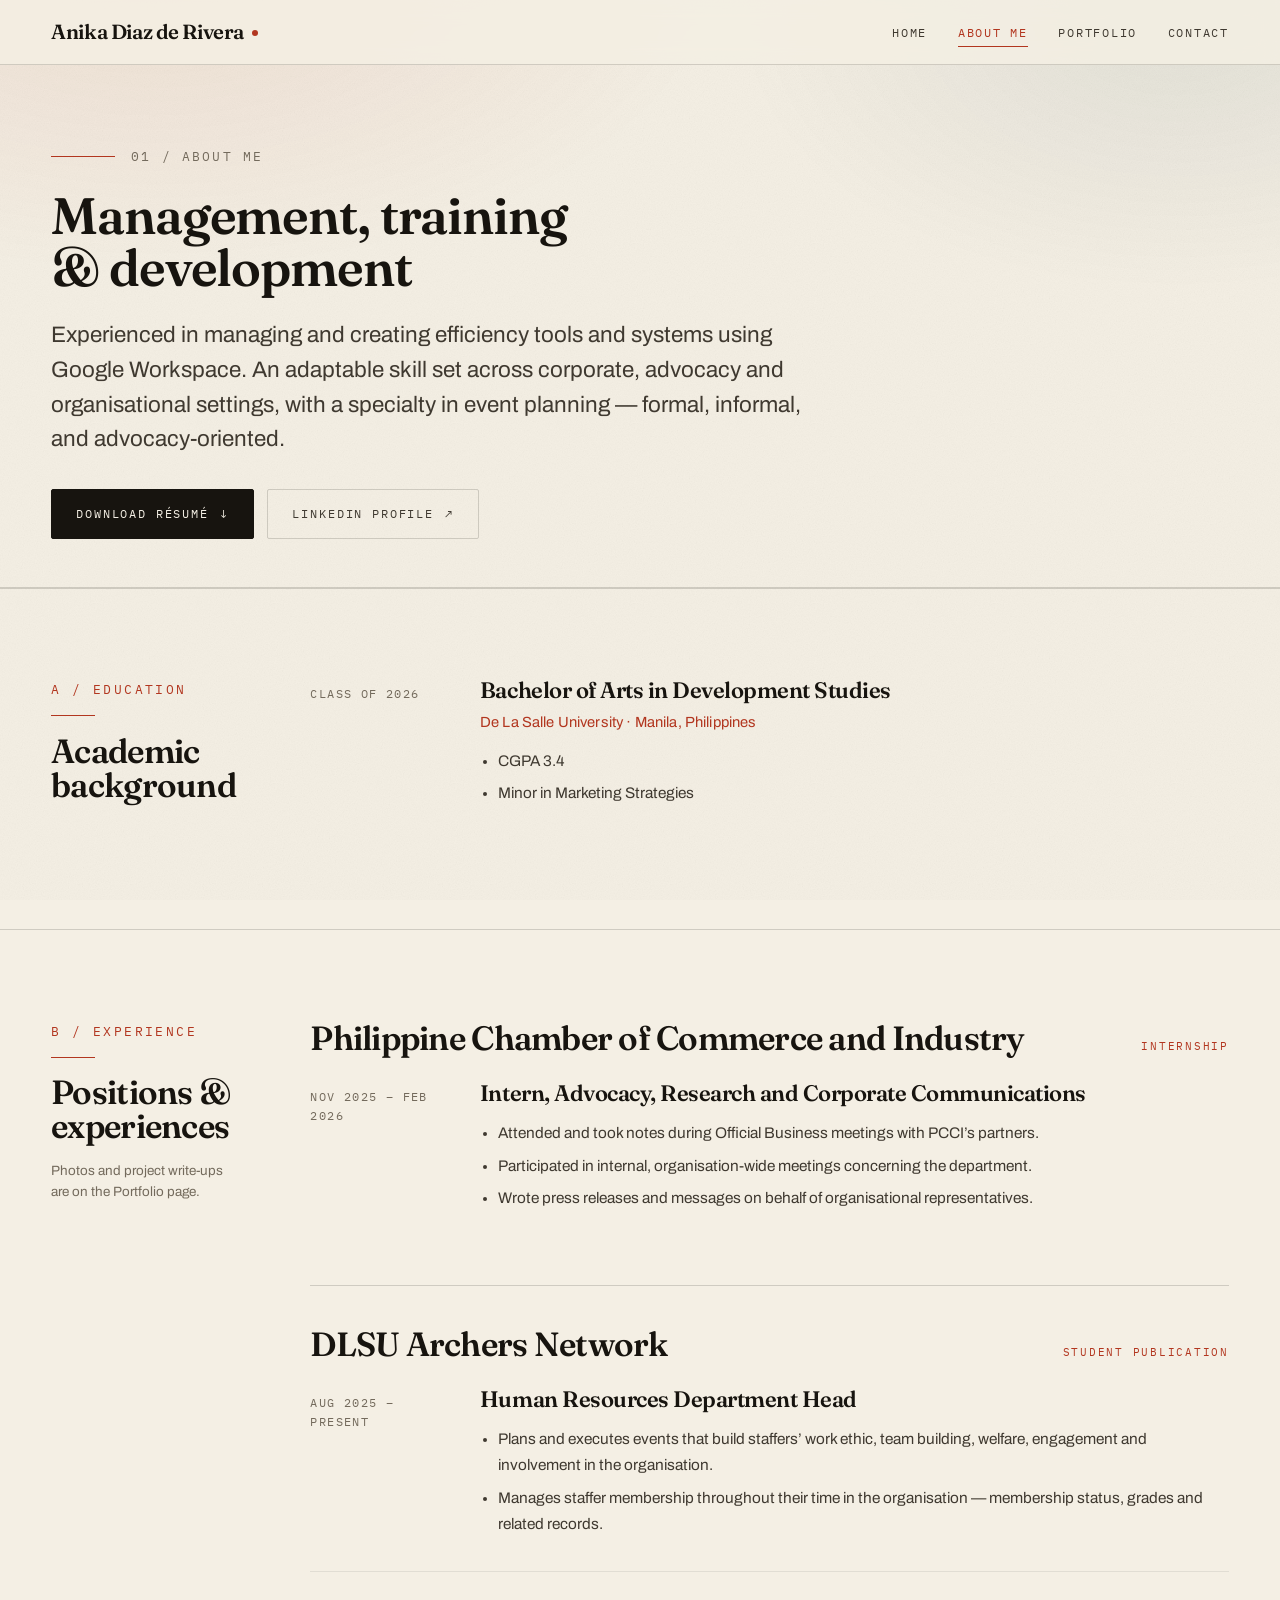
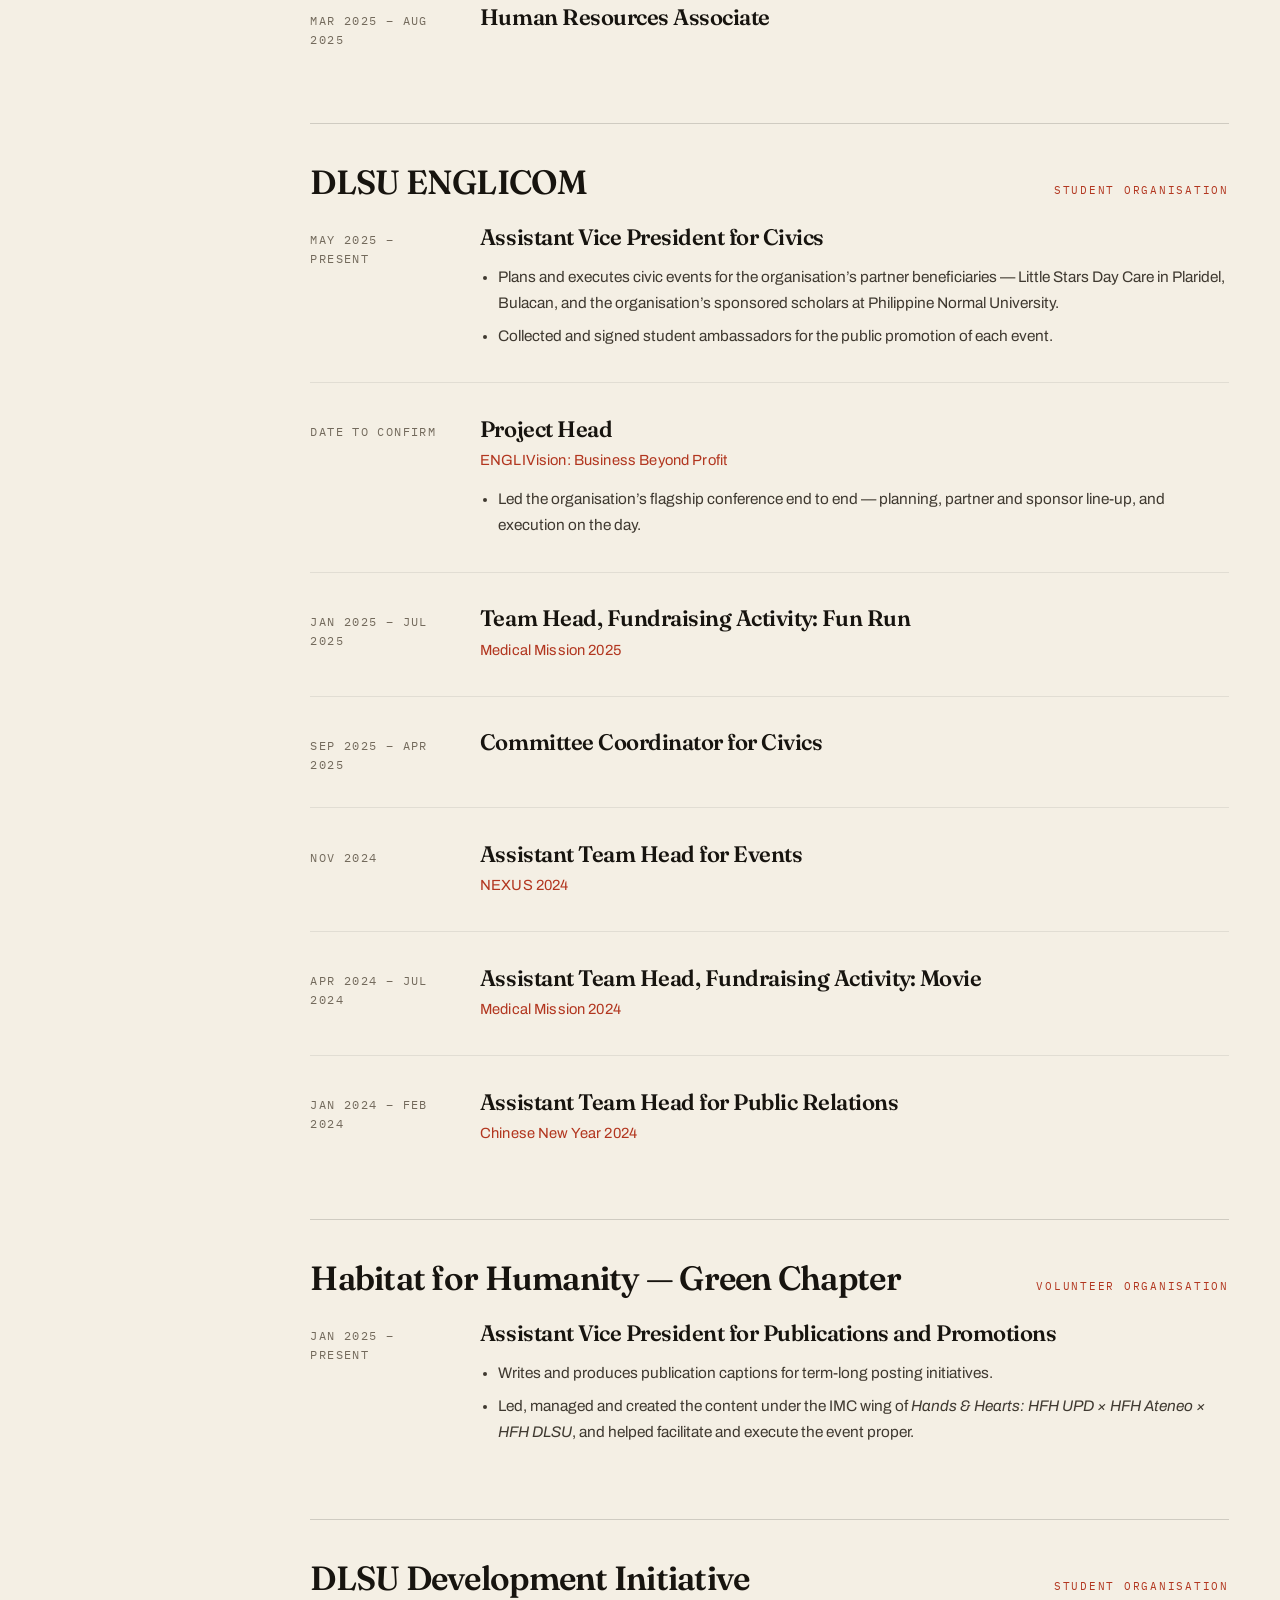
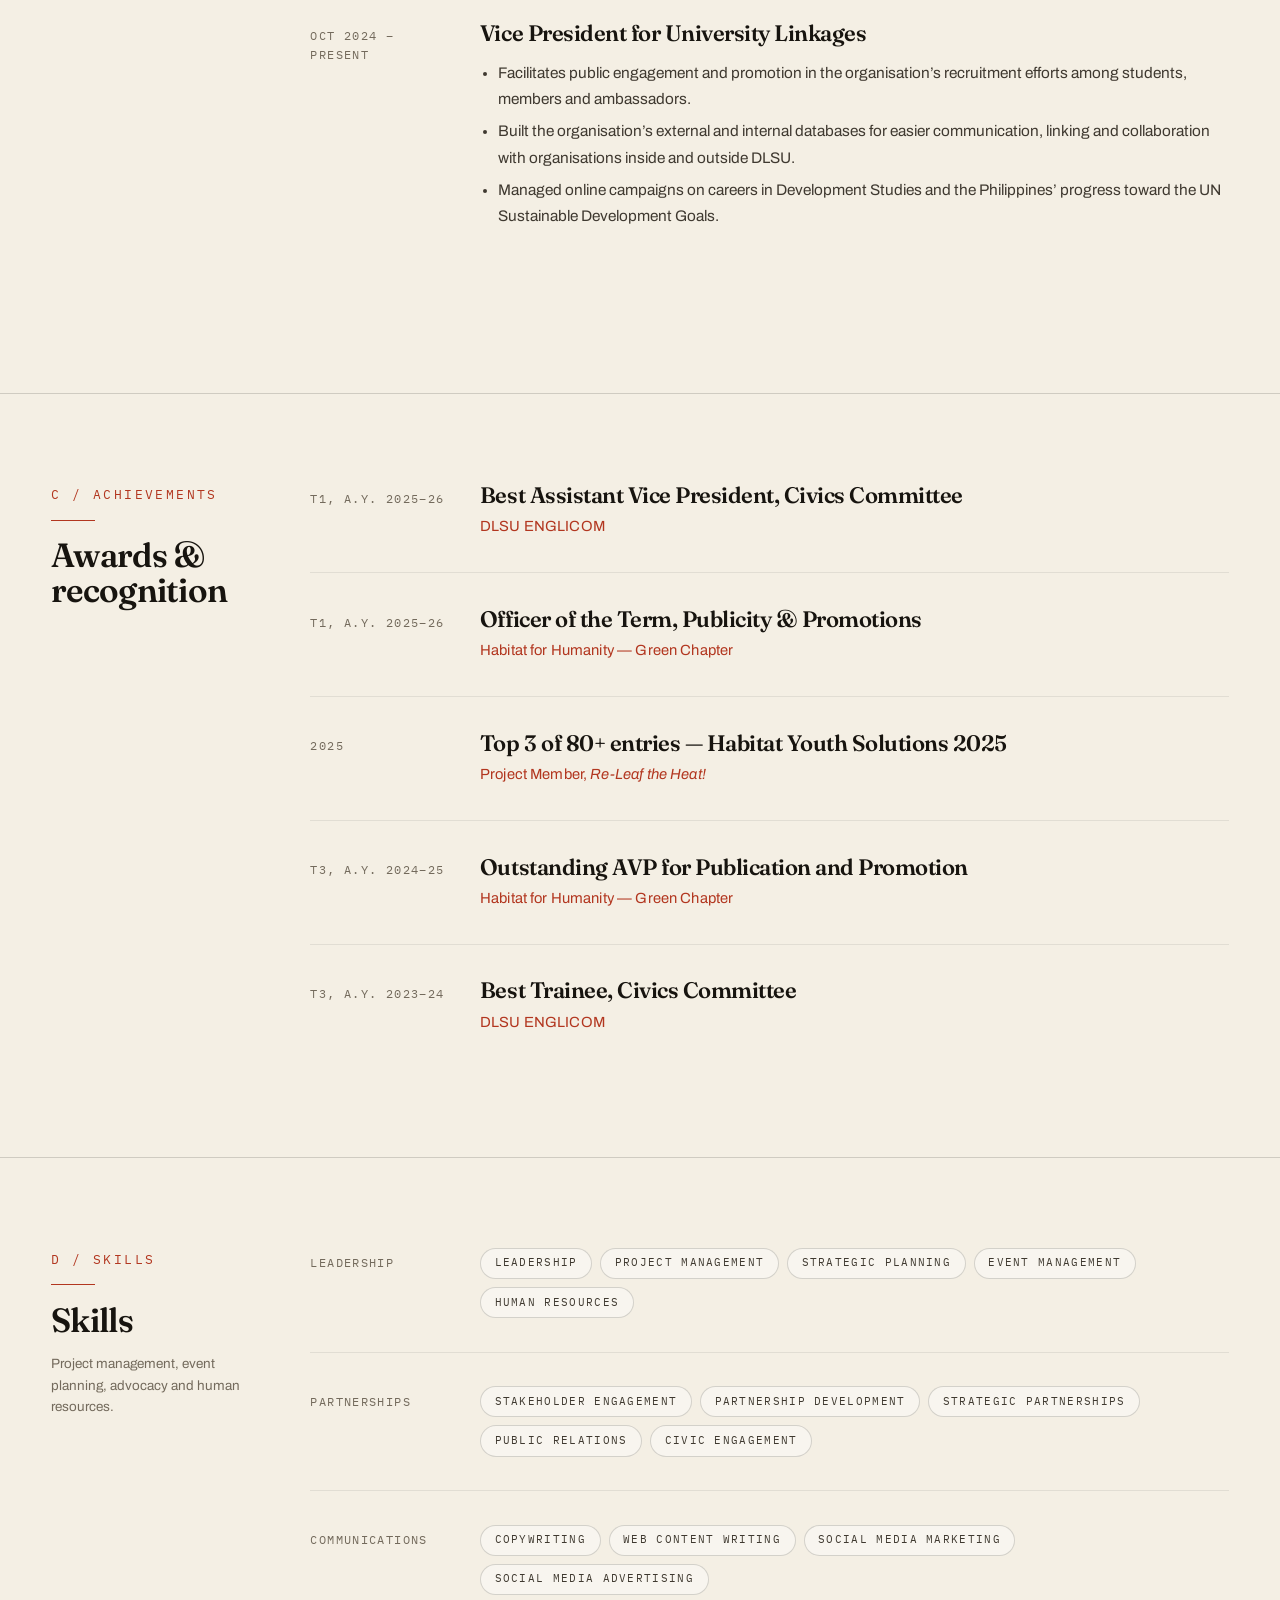
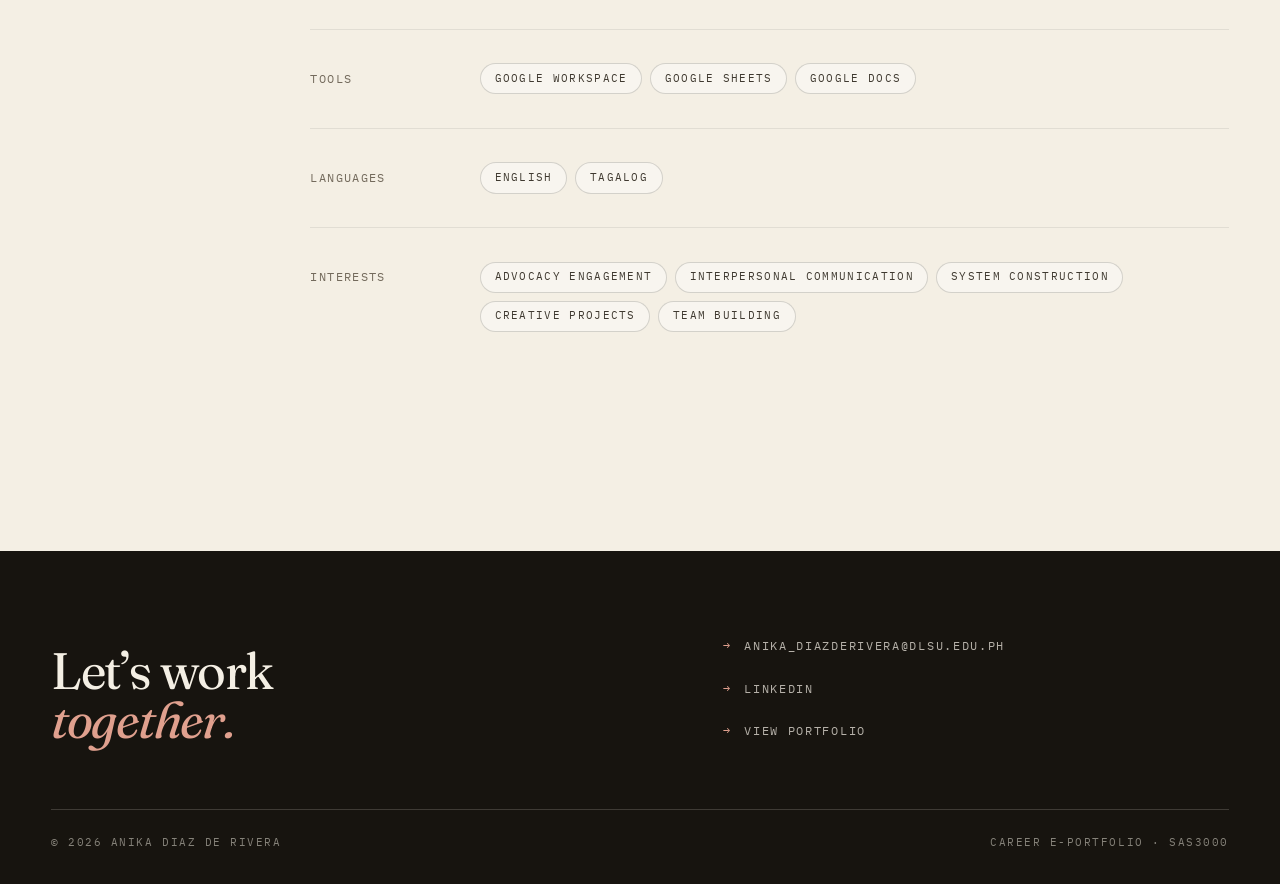
==== commit 9ec80434: "Add portrait, ENGLIVision role, and closing ambition Hero now carries Anika's photo instead of the p" ====
--- a/about.html
+++ b/about.html
@@ -164,6 +164,19 @@
                 </div>
               </article>
               <article class="entry">
+                <!-- REPLACE: the months you held this, e.g. "Jun 2025 – Sep 2025" -->
+                <p class="entry-when">Date to confirm</p>
+                <div>
+                  <h4 class="entry-title">Project Head</h4>
+                  <p class="entry-org">ENGLIVision: Business Beyond Profit</p>
+                  <div class="entry-body">
+                    <ul>
+                      <li>Led the organisation&rsquo;s flagship conference end to end — planning, partner and sponsor line-up, and execution on the day.</li>
+                    </ul>
+                  </div>
+                </div>
+              </article>
+              <article class="entry">
                 <p class="entry-when">Jan 2025 – Jul 2025</p>
                 <div>
                   <h4 class="entry-title">Team Head, Fundraising Activity: Fun Run</h4>
--- a/styles.css
+++ b/styles.css
@@ -950,7 +950,7 @@
   gap: clamp(1.5rem, 3.5vw, 3rem) clamp(1.25rem, 3vw, 2.5rem);
 }
 
-.gallery-item { grid-column: span 6; margin: 0; }
+.gallery-item { grid-column: span 6; margin: 0; align-self: start; }
 
 /* magazine rhythm: alternate wide / narrow and drop every other one */
 .gallery-item:nth-child(4n + 1) { grid-column: span 7; }
@@ -969,15 +969,14 @@
   cursor: zoom-in;
 }
 
+/* natural proportions — event posters carry dates and sponsor bars that a
+   fixed crop would cut off */
 .figure-frame img {
+  display: block;
   width: 100%;
-  aspect-ratio: 4 / 3;
-  object-fit: cover;
+  height: auto;
   transition: transform 0.6s var(--ease), filter 0.6s var(--ease);
 }
-
-.gallery-item:nth-child(4n + 2) .figure-frame img,
-.gallery-item:nth-child(4n + 3) .figure-frame img { aspect-ratio: 3 / 4; }
 
 .figure-frame::after {
   content: 'VIEW';
@@ -1239,7 +1238,6 @@
   .gallery-item:nth-child(4n + 2),
   .gallery-item:nth-child(4n + 3),
   .gallery-item:nth-child(4n + 4) { grid-column: span 12; margin-top: 0; }
-  .gallery-item .figure-frame img { aspect-ratio: 4 / 3 !important; }
 }
 
 @media (max-width: 53.75rem) {
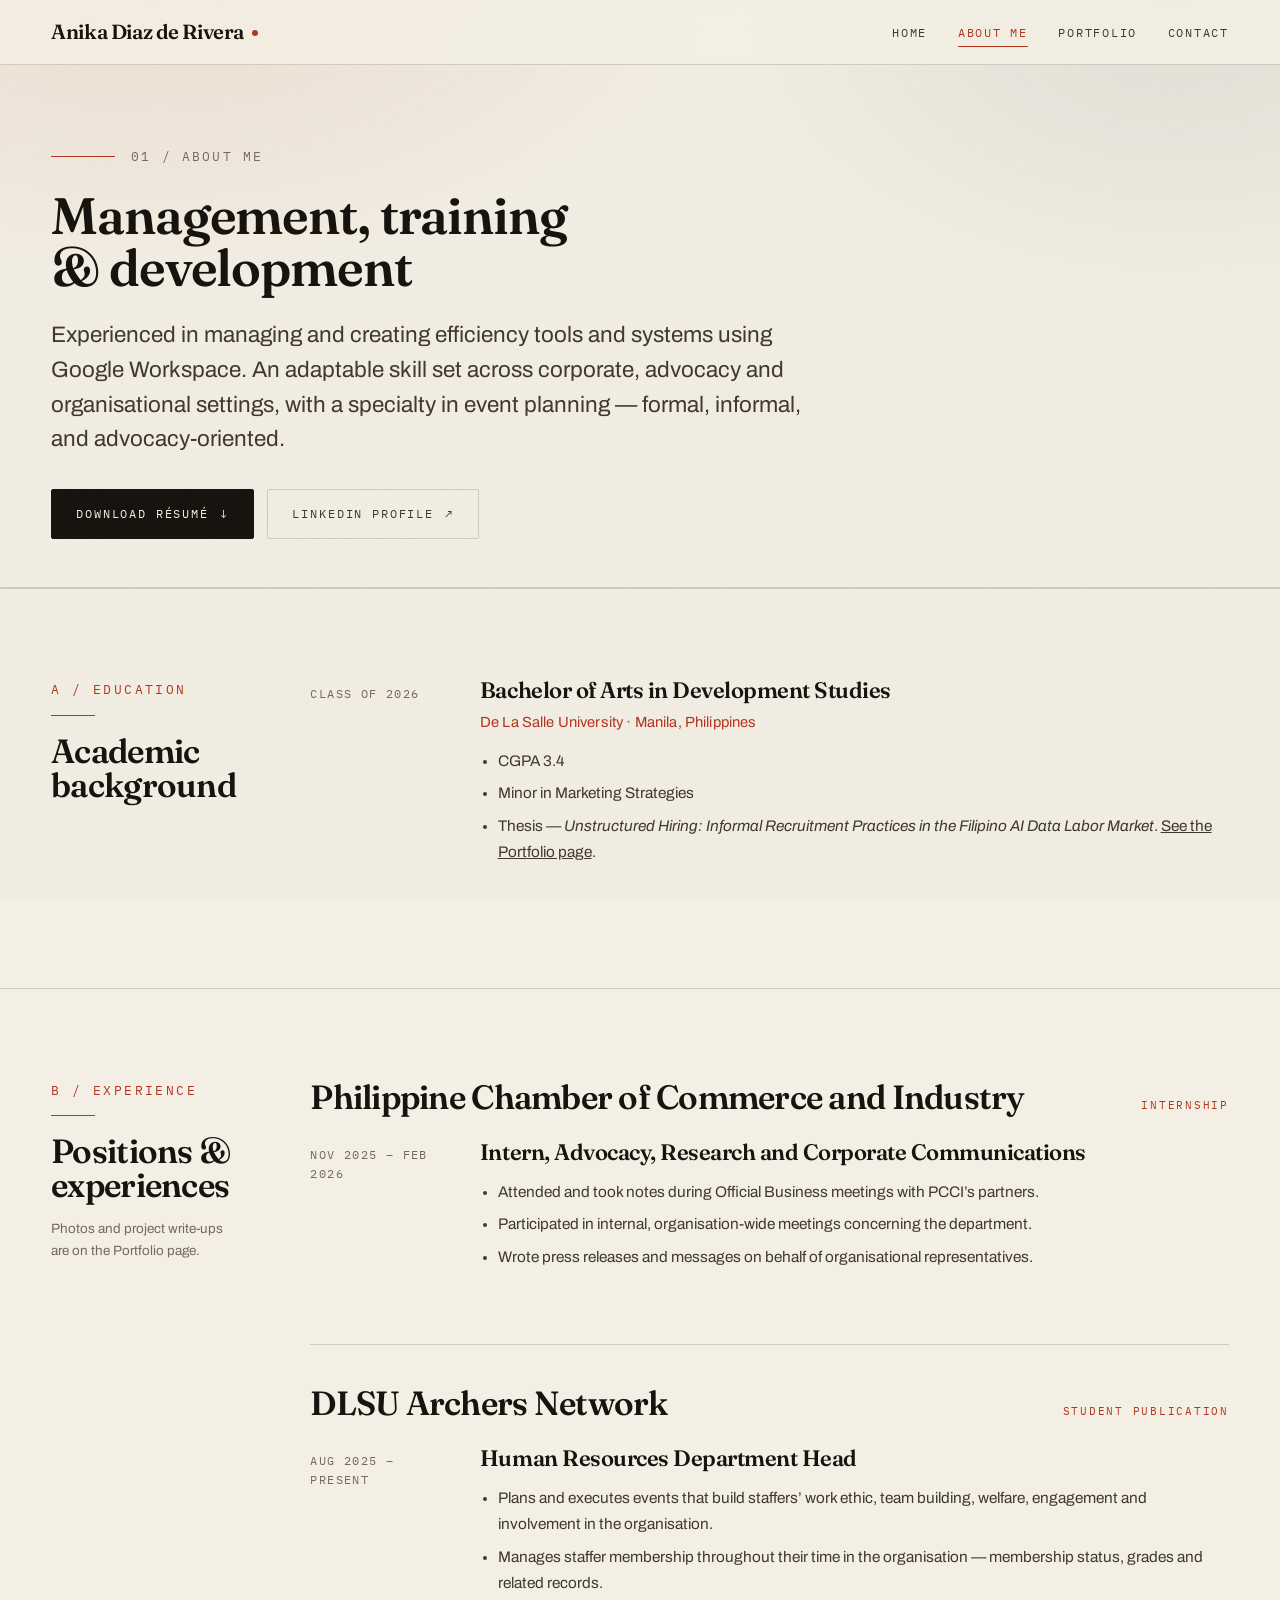
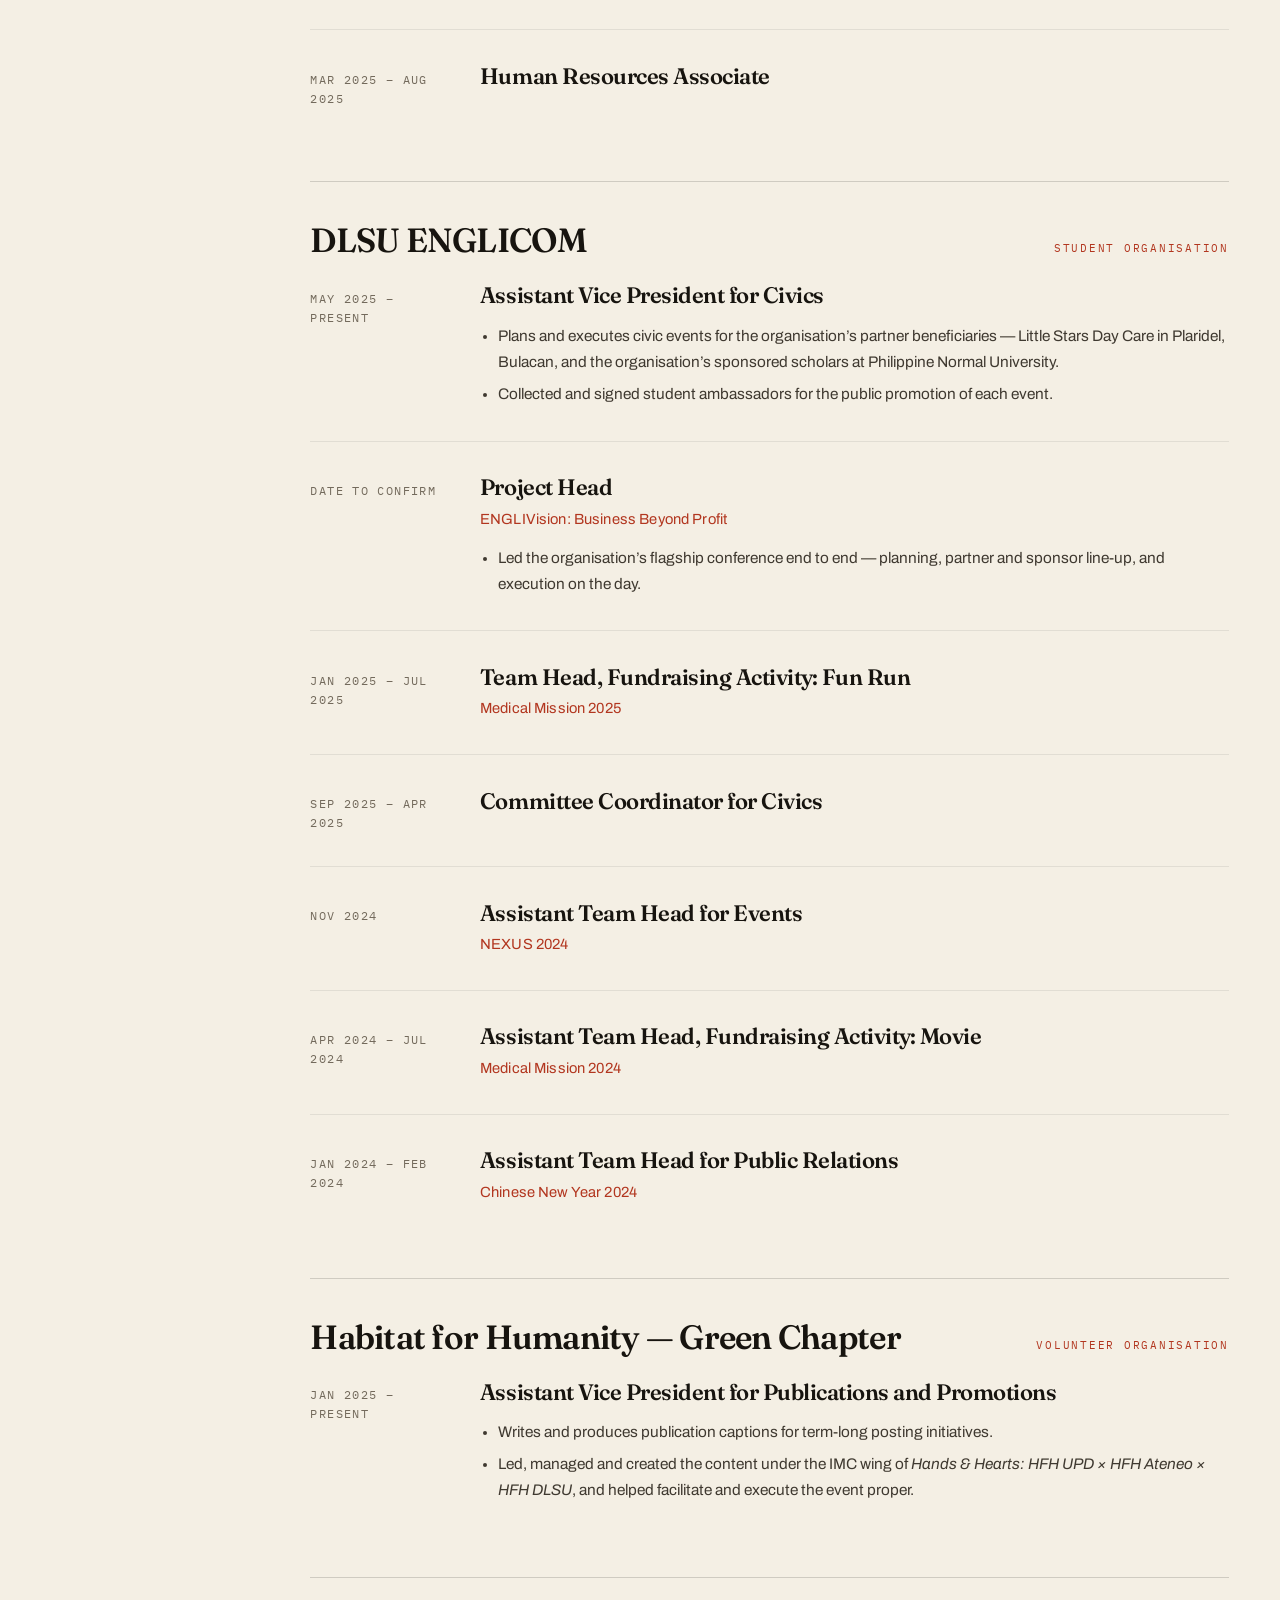
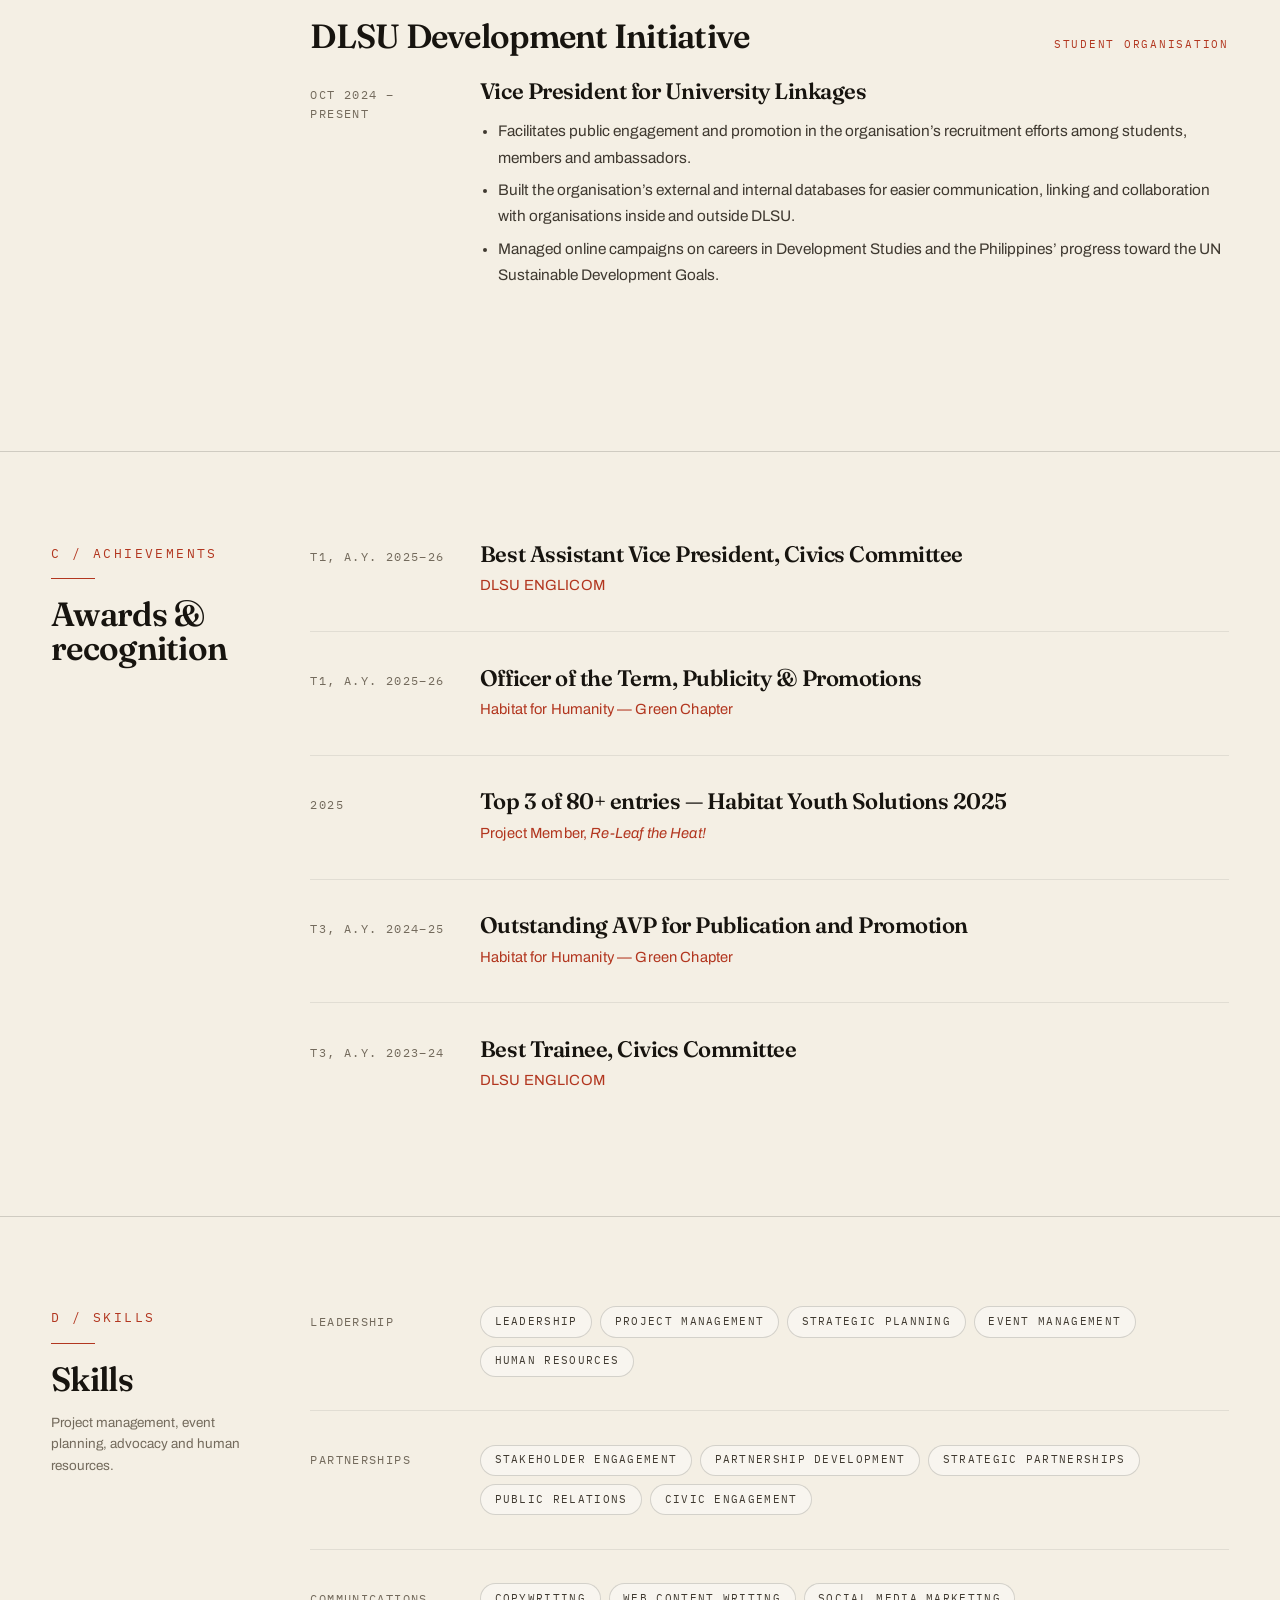
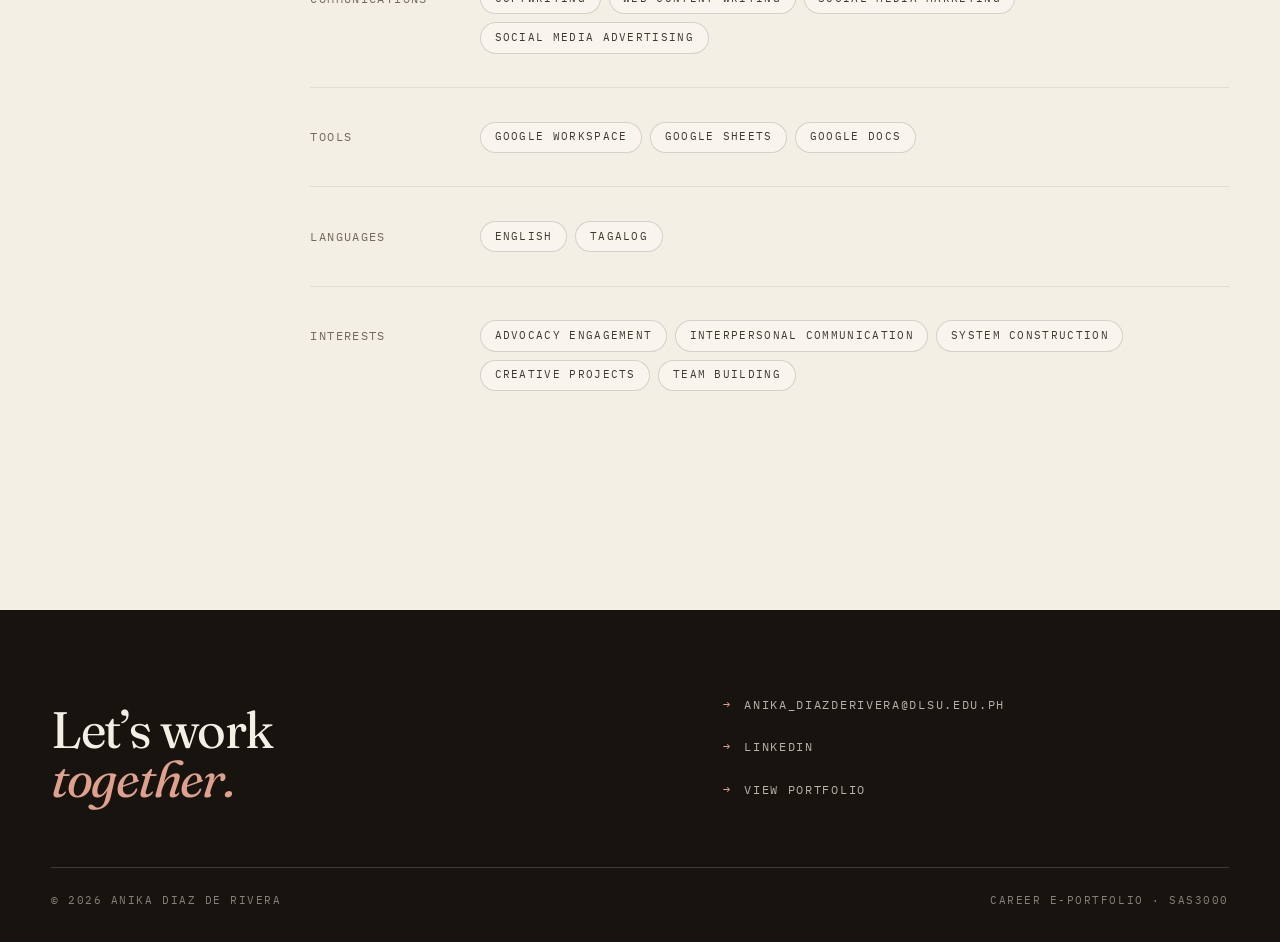
==== commit 41ca6806: "Add the thesis poster and write-up "Unstructured Hiring: Informal Recruitment Practices in the Filip" ====
--- a/about.html
+++ b/about.html
@@ -75,6 +75,7 @@
                 <ul>
                   <li>CGPA 3.4</li>
                   <li>Minor in Marketing Strategies</li>
+                  <li>Thesis — <em>Unstructured Hiring: Informal Recruitment Practices in the Filipino AI Data Labor Market</em>. <a href="portfolio.html">See the Portfolio page</a>.</li>
                 </ul>
               </div>
             </div>
--- a/styles.css
+++ b/styles.css
@@ -958,6 +958,19 @@
 .gallery-item:nth-child(4n + 3) { grid-column: span 5; }
 .gallery-item:nth-child(4n + 4) { grid-column: span 7; margin-top: clamp(1.5rem, 5vw, 4rem); }
 
+/* feature item — a tall research poster beside its write-up rather than above it.
+   Declared after the nth-child spans so it wins on source order. */
+.gallery-item.gallery-item--feature {
+  grid-column: span 12;
+  display: grid;
+  grid-template-columns: minmax(0, 5fr) minmax(0, 7fr);
+  gap: clamp(1.5rem, 3vw, 3.5rem);
+  align-items: start;
+  margin-top: 0;
+}
+
+.gallery-item--feature .gallery-caption { margin-top: 0; }
+
 .figure-frame {
   position: relative;
   display: block;
@@ -1238,6 +1251,11 @@
   .gallery-item:nth-child(4n + 2),
   .gallery-item:nth-child(4n + 3),
   .gallery-item:nth-child(4n + 4) { grid-column: span 12; margin-top: 0; }
+
+  .gallery-item.gallery-item--feature {
+    grid-template-columns: 1fr;
+    gap: clamp(1rem, 3vw, 1.75rem);
+  }
 }
 
 @media (max-width: 53.75rem) {
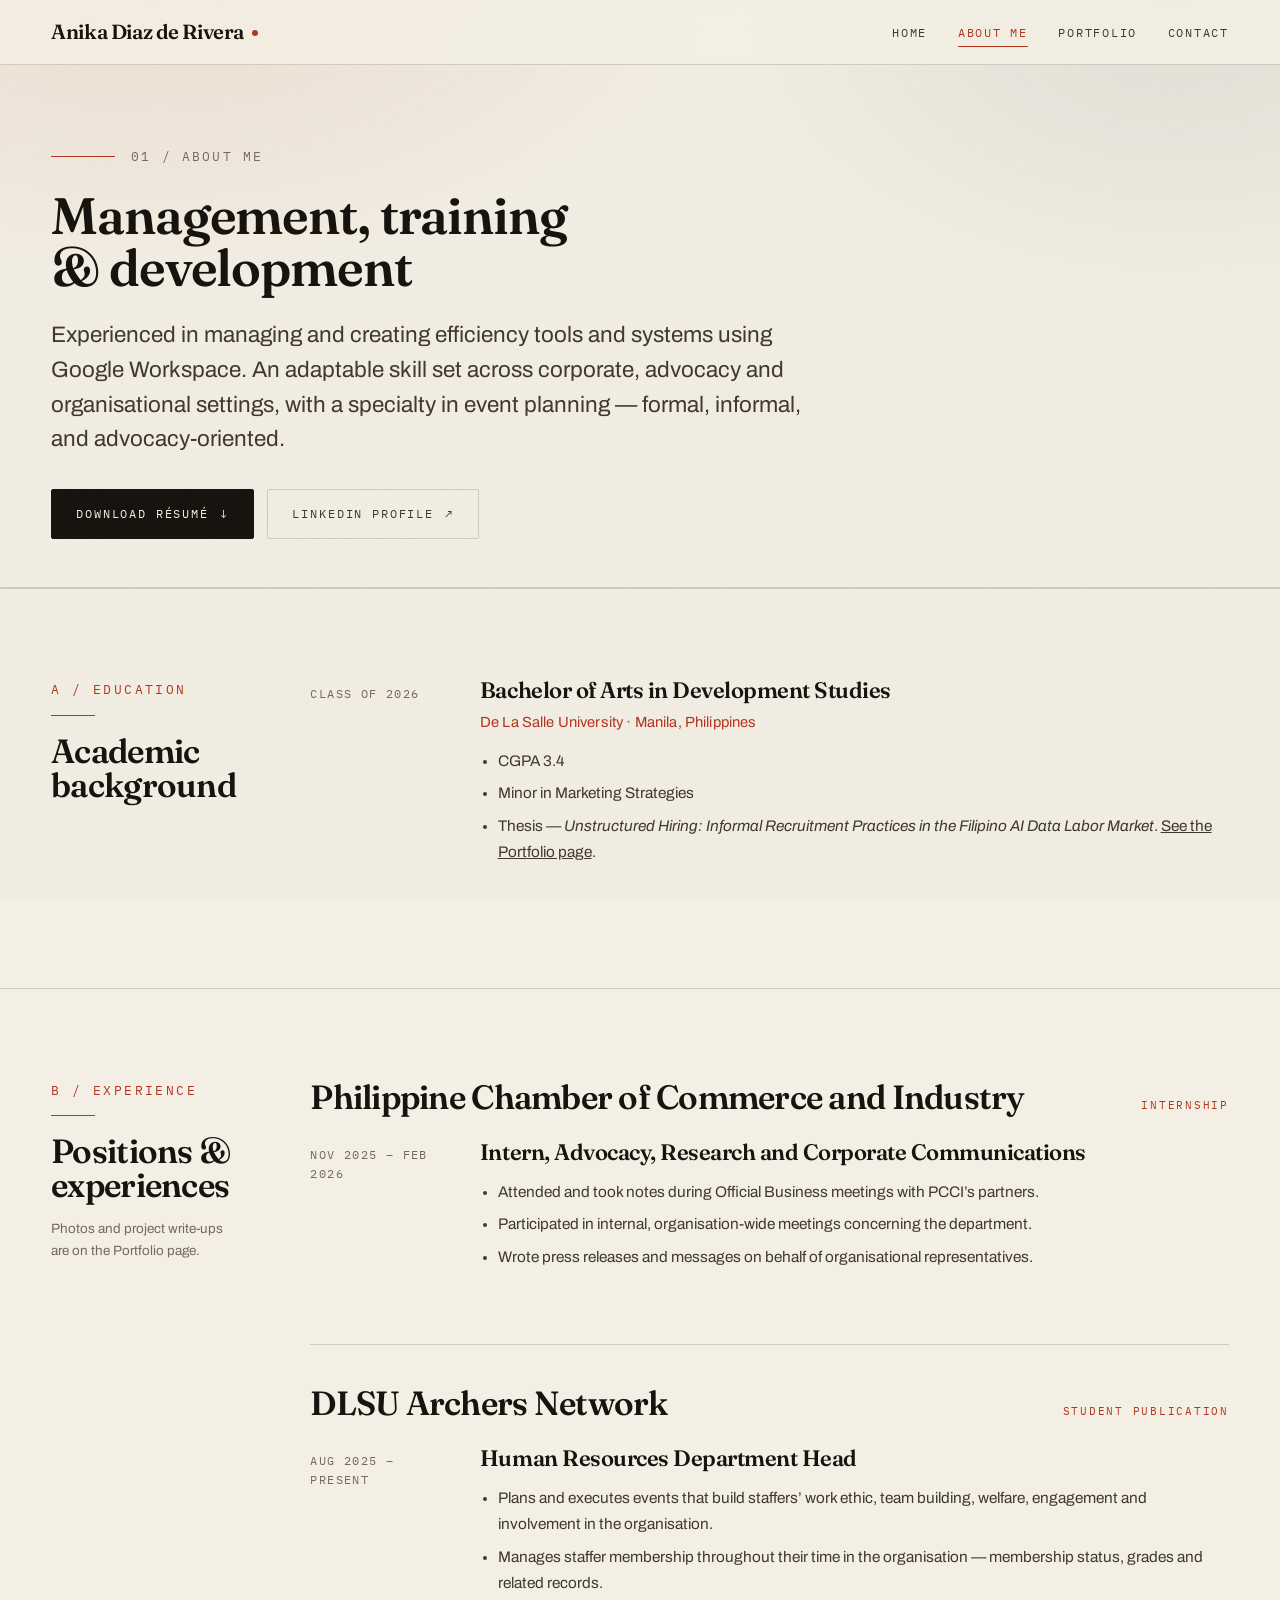
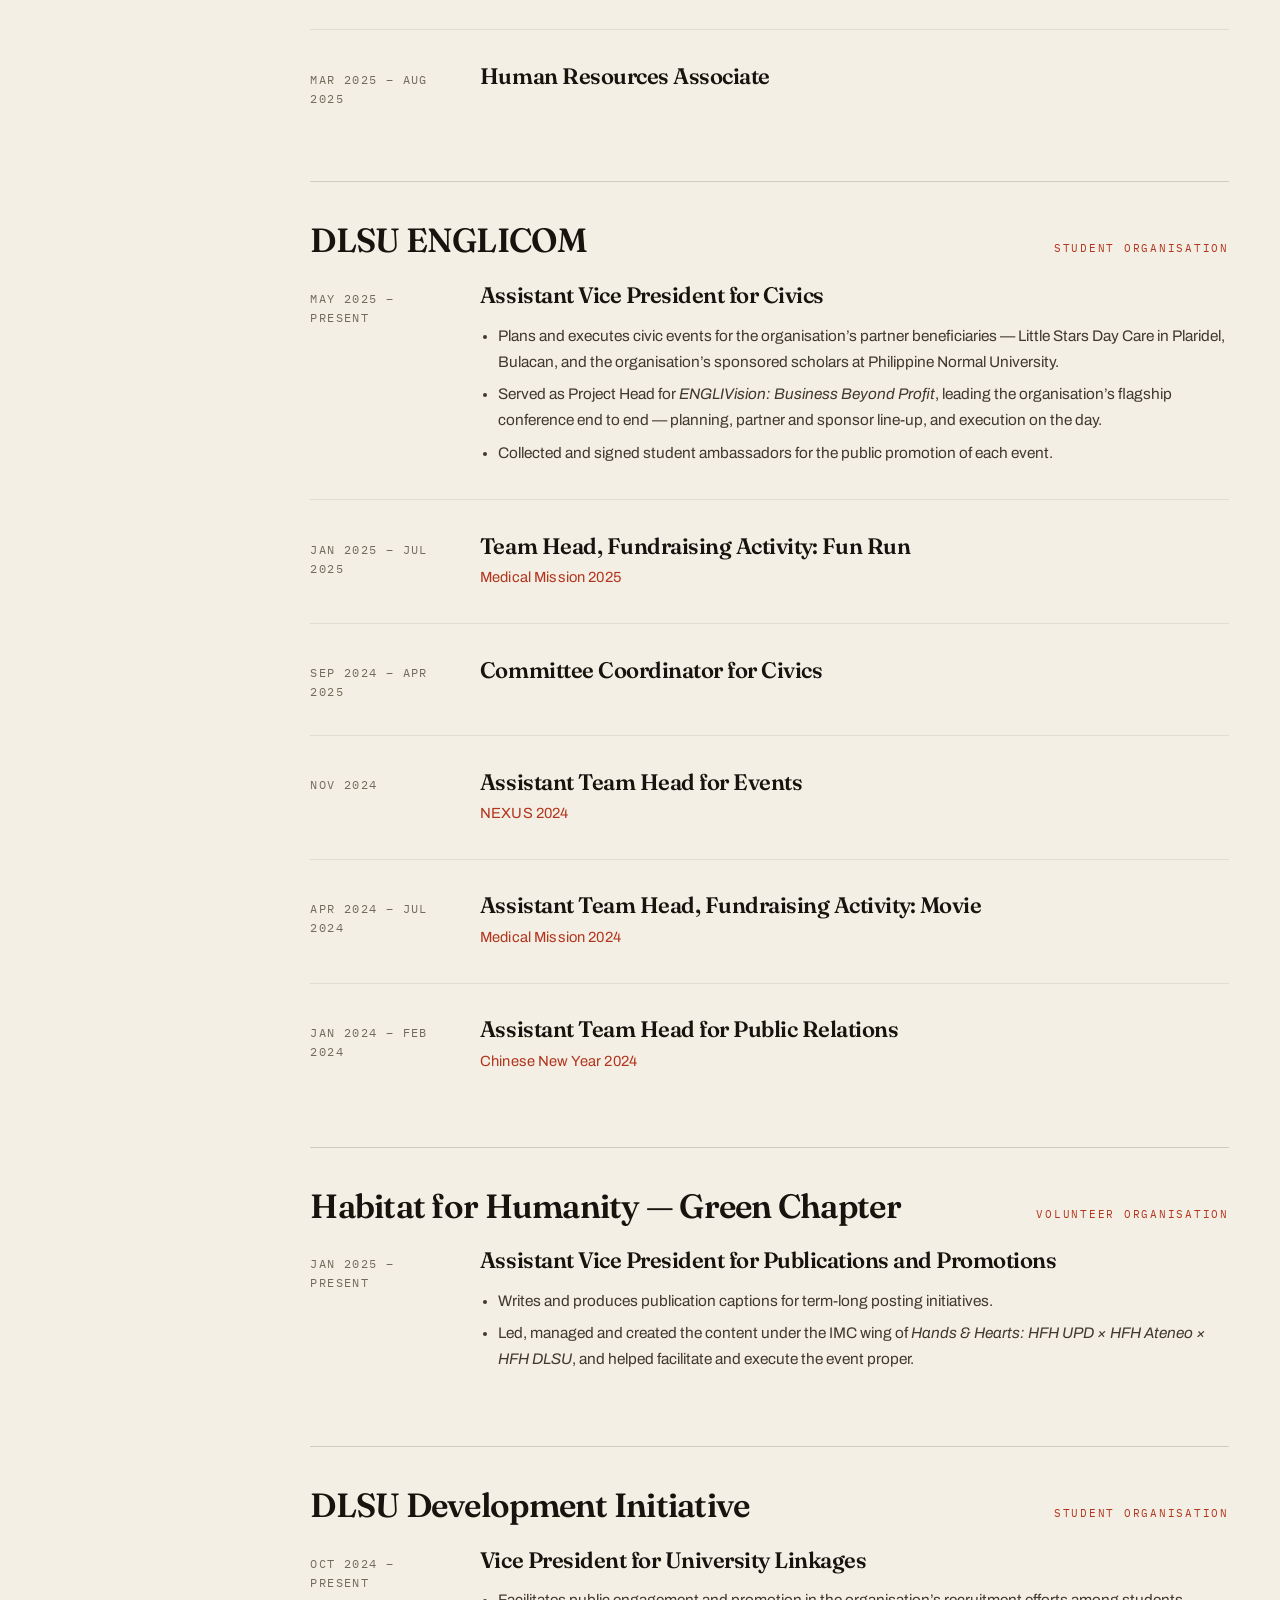
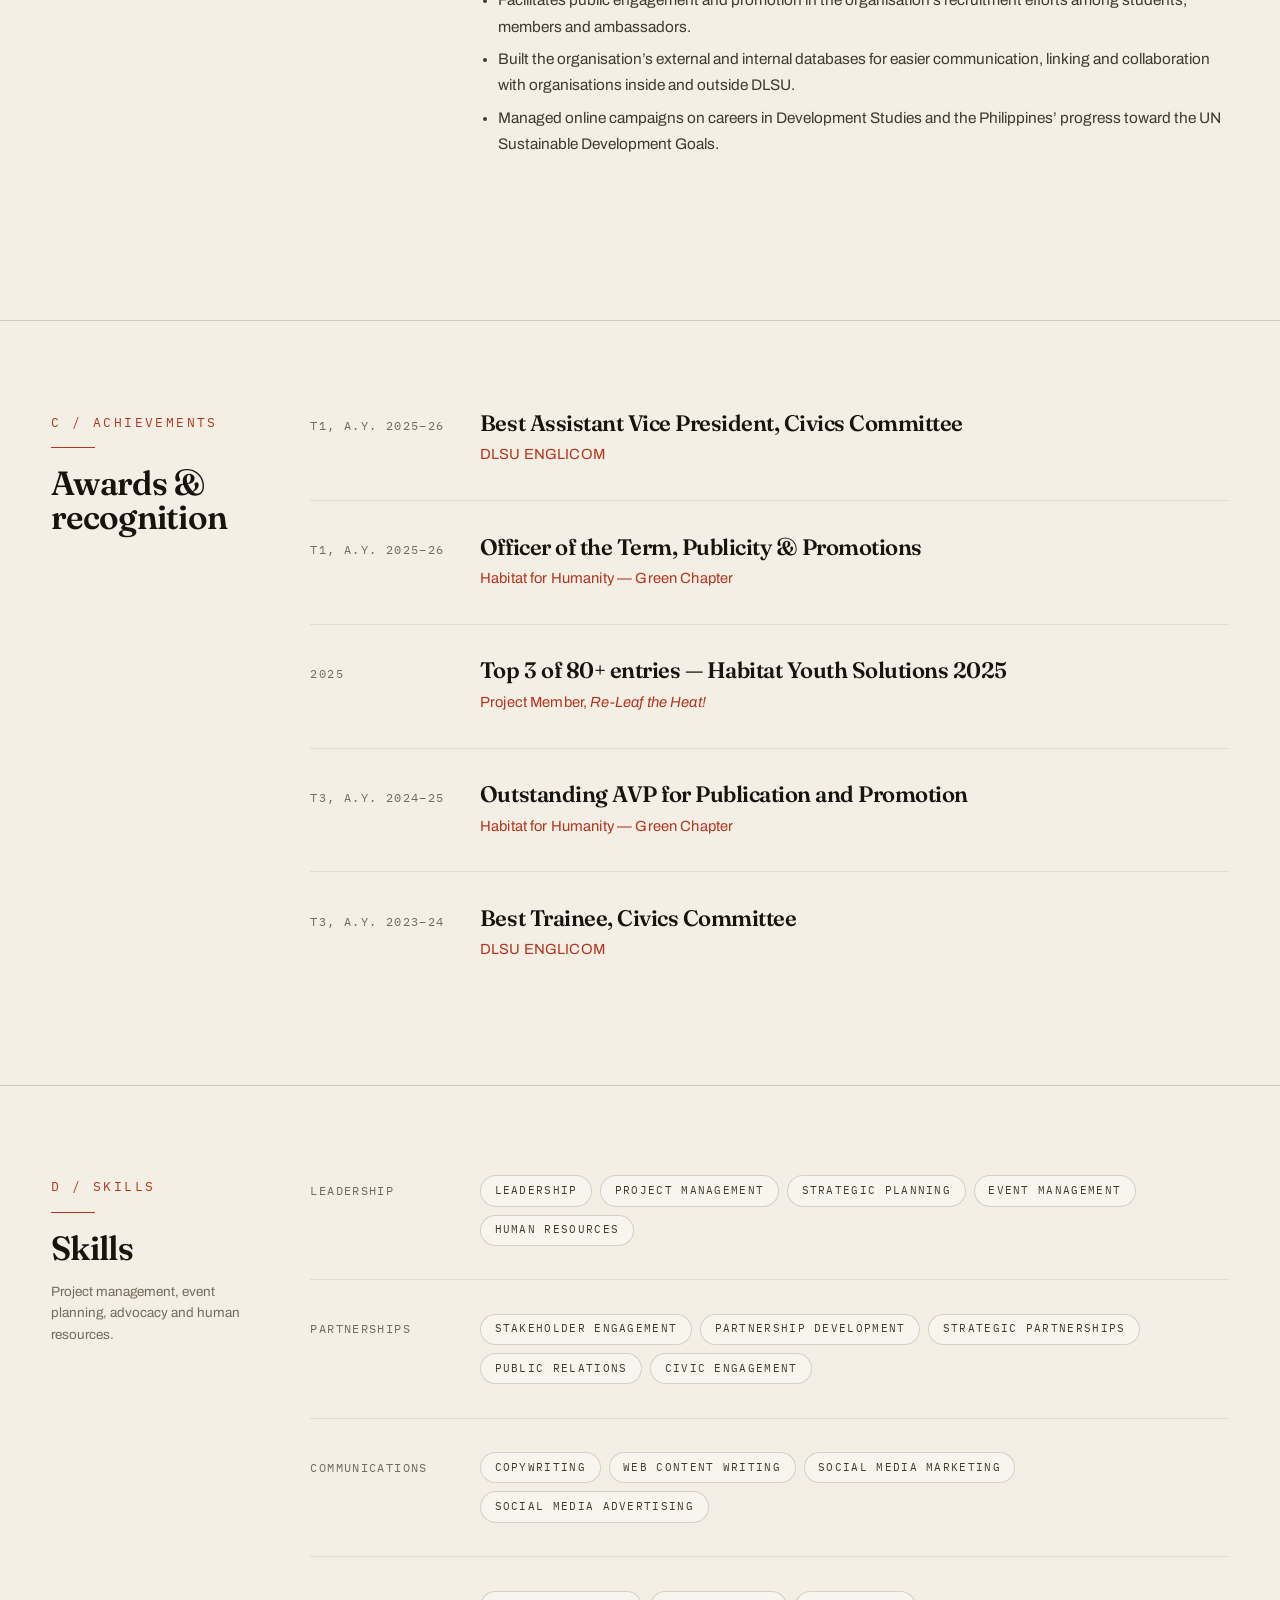
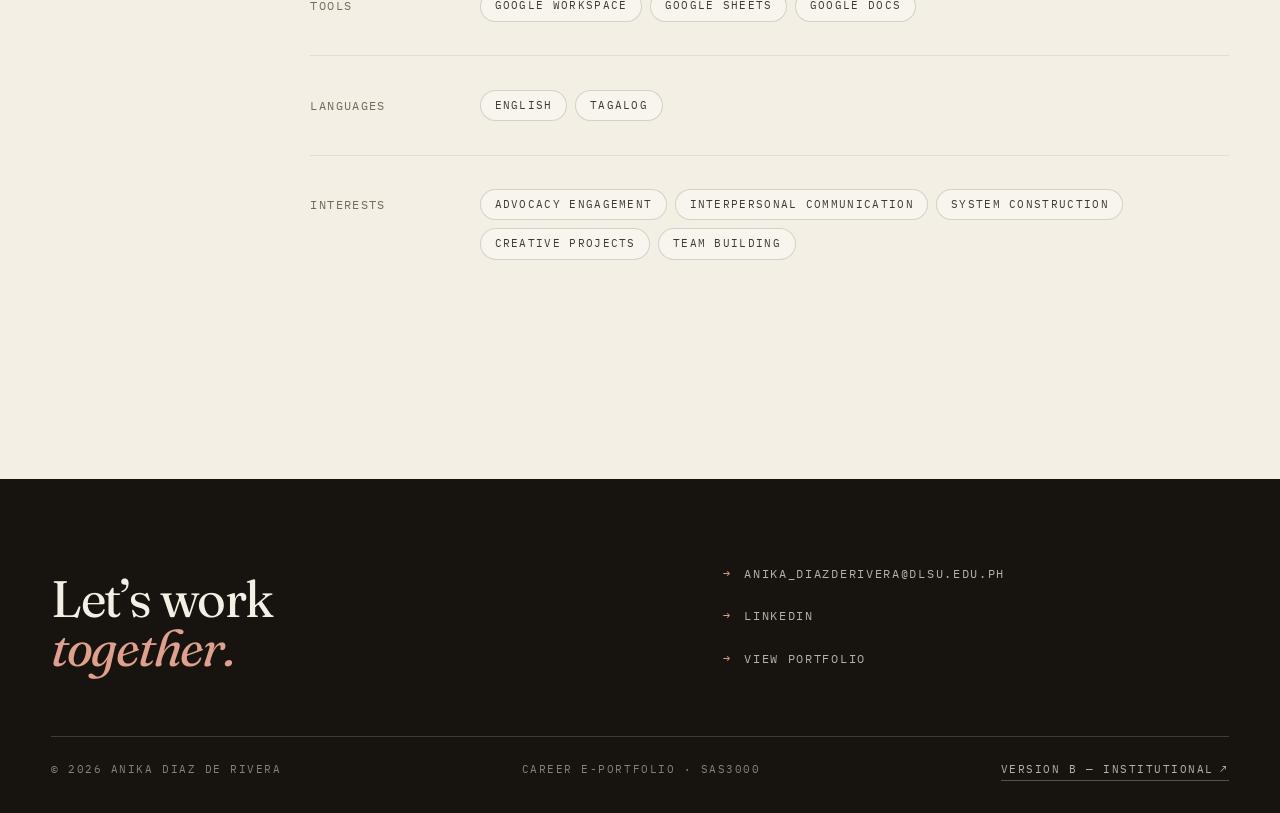
==== commit f7d2d037: "Add Version B — a modern institutional design at /v2/ A second, complete portfolio in an institution" ====
--- a/about.html
+++ b/about.html
@@ -159,25 +159,13 @@
                   <div class="entry-body">
                     <ul>
                       <li>Plans and executes civic events for the organisation&rsquo;s partner beneficiaries — Little Stars Day Care in Plaridel, Bulacan, and the organisation&rsquo;s sponsored scholars at Philippine Normal University.</li>
+                      <li>Served as Project Head for <em>ENGLIVision: Business Beyond Profit</em>, leading the organisation&rsquo;s flagship conference end to end — planning, partner and sponsor line-up, and execution on the day.</li>
                       <li>Collected and signed student ambassadors for the public promotion of each event.</li>
                     </ul>
                   </div>
                 </div>
               </article>
               <article class="entry">
-                <!-- REPLACE: the months you held this, e.g. "Jun 2025 – Sep 2025" -->
-                <p class="entry-when">Date to confirm</p>
-                <div>
-                  <h4 class="entry-title">Project Head</h4>
-                  <p class="entry-org">ENGLIVision: Business Beyond Profit</p>
-                  <div class="entry-body">
-                    <ul>
-                      <li>Led the organisation&rsquo;s flagship conference end to end — planning, partner and sponsor line-up, and execution on the day.</li>
-                    </ul>
-                  </div>
-                </div>
-              </article>
-              <article class="entry">
                 <p class="entry-when">Jan 2025 – Jul 2025</p>
                 <div>
                   <h4 class="entry-title">Team Head, Fundraising Activity: Fun Run</h4>
@@ -185,9 +173,10 @@
                 </div>
               </article>
               <article class="entry">
-                <!-- CHECK: the e-portfolio document says "September 2025 – April 2025",
-                     which ends before it starts. Left as written — correct it here. -->
-                <p class="entry-when">Sep 2025 – Apr 2025</p>
+                <!-- CHECK: source document reads "September 2025 – April 2025", which ends
+                     before it starts. Corrected to Sep 2024 – Apr 2025, the only reading
+                     that fits the academic year. Confirm this is right. -->
+                <p class="entry-when">Sep 2024 – Apr 2025</p>
                 <div>
                   <h4 class="entry-title">Committee Coordinator for Civics</h4>
                 </div>
@@ -417,6 +406,7 @@
       <div class="colophon">
         <span>© <span data-year>2026</span> Anika Diaz de Rivera</span>
         <span>Career e-Portfolio · SAS3000</span>
+        <a class="version-switch" href="v2/">Version B — institutional <span aria-hidden="true">↗</span></a>
       </div>
     </div>
   </footer>
--- a/styles.css
+++ b/styles.css
@@ -952,22 +952,25 @@
 
 .gallery-item { grid-column: span 6; margin: 0; align-self: start; }
 
-/* magazine rhythm: alternate wide / narrow and drop every other one */
-.gallery-item:nth-child(4n + 1) { grid-column: span 7; }
-.gallery-item:nth-child(4n + 2) { grid-column: span 5; margin-top: clamp(1.5rem, 5vw, 4rem); }
-.gallery-item:nth-child(4n + 3) { grid-column: span 5; }
-.gallery-item:nth-child(4n + 4) { grid-column: span 7; margin-top: clamp(1.5rem, 5vw, 4rem); }
-
-/* feature item — a tall research poster beside its write-up rather than above it.
-   Declared after the nth-child spans so it wins on source order. */
-.gallery-item.gallery-item--feature {
+/* magazine rhythm: alternate wide / narrow and drop every other one.
+   :not() keeps feature items out of it so the two rules cannot tie. */
+.gallery-item:nth-child(4n + 1):not(.gallery-item--feature) { grid-column: span 7; }
+.gallery-item:nth-child(4n + 2):not(.gallery-item--feature) { grid-column: span 5; margin-top: clamp(1.5rem, 5vw, 4rem); }
+.gallery-item:nth-child(4n + 3):not(.gallery-item--feature) { grid-column: span 5; }
+.gallery-item:nth-child(4n + 4):not(.gallery-item--feature) { grid-column: span 7; margin-top: clamp(1.5rem, 5vw, 4rem); }
+
+/* feature item — a tall research poster held to a narrow column on the left,
+   with its write-up beside it rather than underneath */
+.gallery-item--feature {
   grid-column: span 12;
   display: grid;
-  grid-template-columns: minmax(0, 5fr) minmax(0, 7fr);
+  grid-template-columns: minmax(0, 4fr) minmax(0, 8fr);
   gap: clamp(1.5rem, 3vw, 3.5rem);
   align-items: start;
   margin-top: 0;
 }
+
+.gallery-item--feature .figure-frame { max-width: 24rem; }
 
 .gallery-item--feature .gallery-caption { margin-top: 0; }
 
@@ -1182,6 +1185,20 @@
   text-transform: uppercase;
   color: rgba(244, 239, 228, 0.5);
 }
+
+/* version switch — temporary, while both designs are up for review */
+.version-switch {
+  display: inline-flex;
+  align-items: center;
+  gap: 0.4rem;
+  color: rgba(244, 239, 228, 0.72);
+  text-decoration: none;
+  border-bottom: 1px solid rgba(244, 239, 228, 0.28);
+  padding-bottom: 1px;
+  transition: color 0.3s var(--ease), border-color 0.3s var(--ease);
+}
+
+.version-switch:hover { color: var(--paper); border-color: var(--paper); }
 
 /* 12 — MOTION ============================================================= */
 
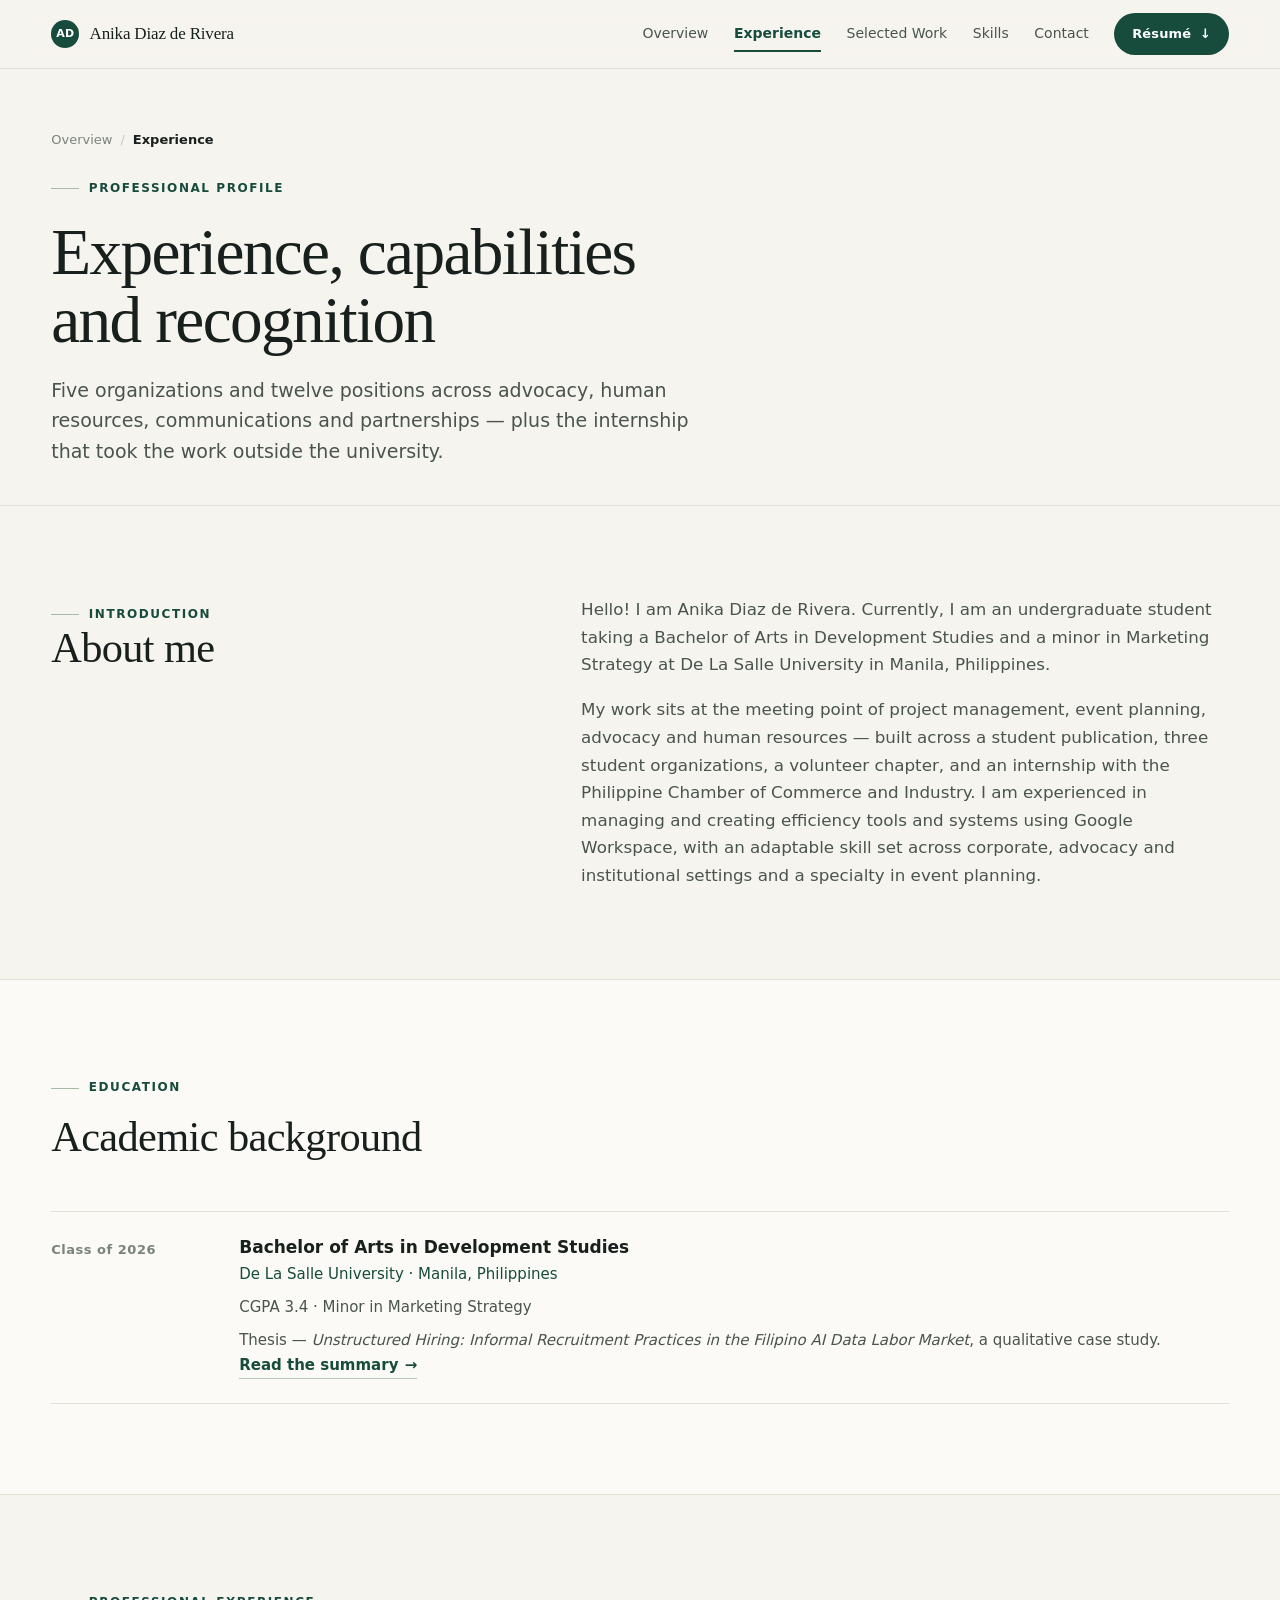
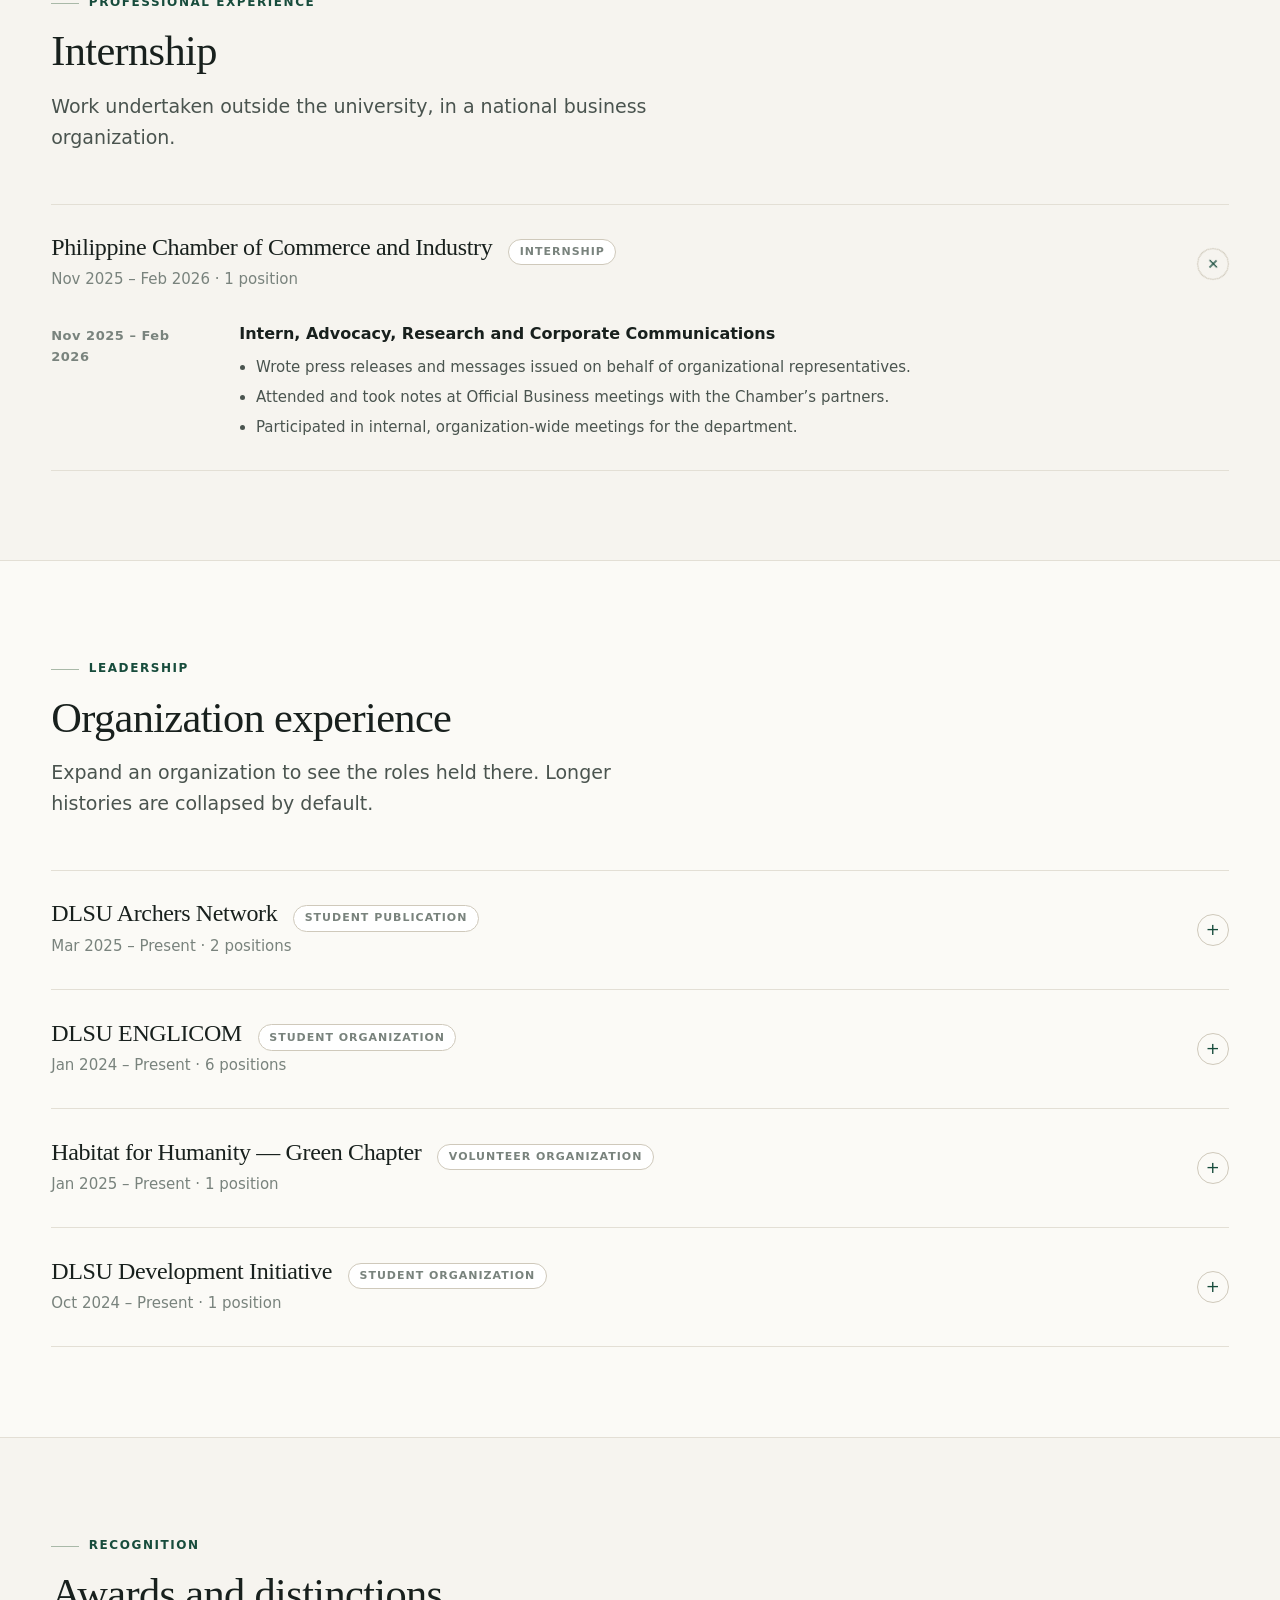
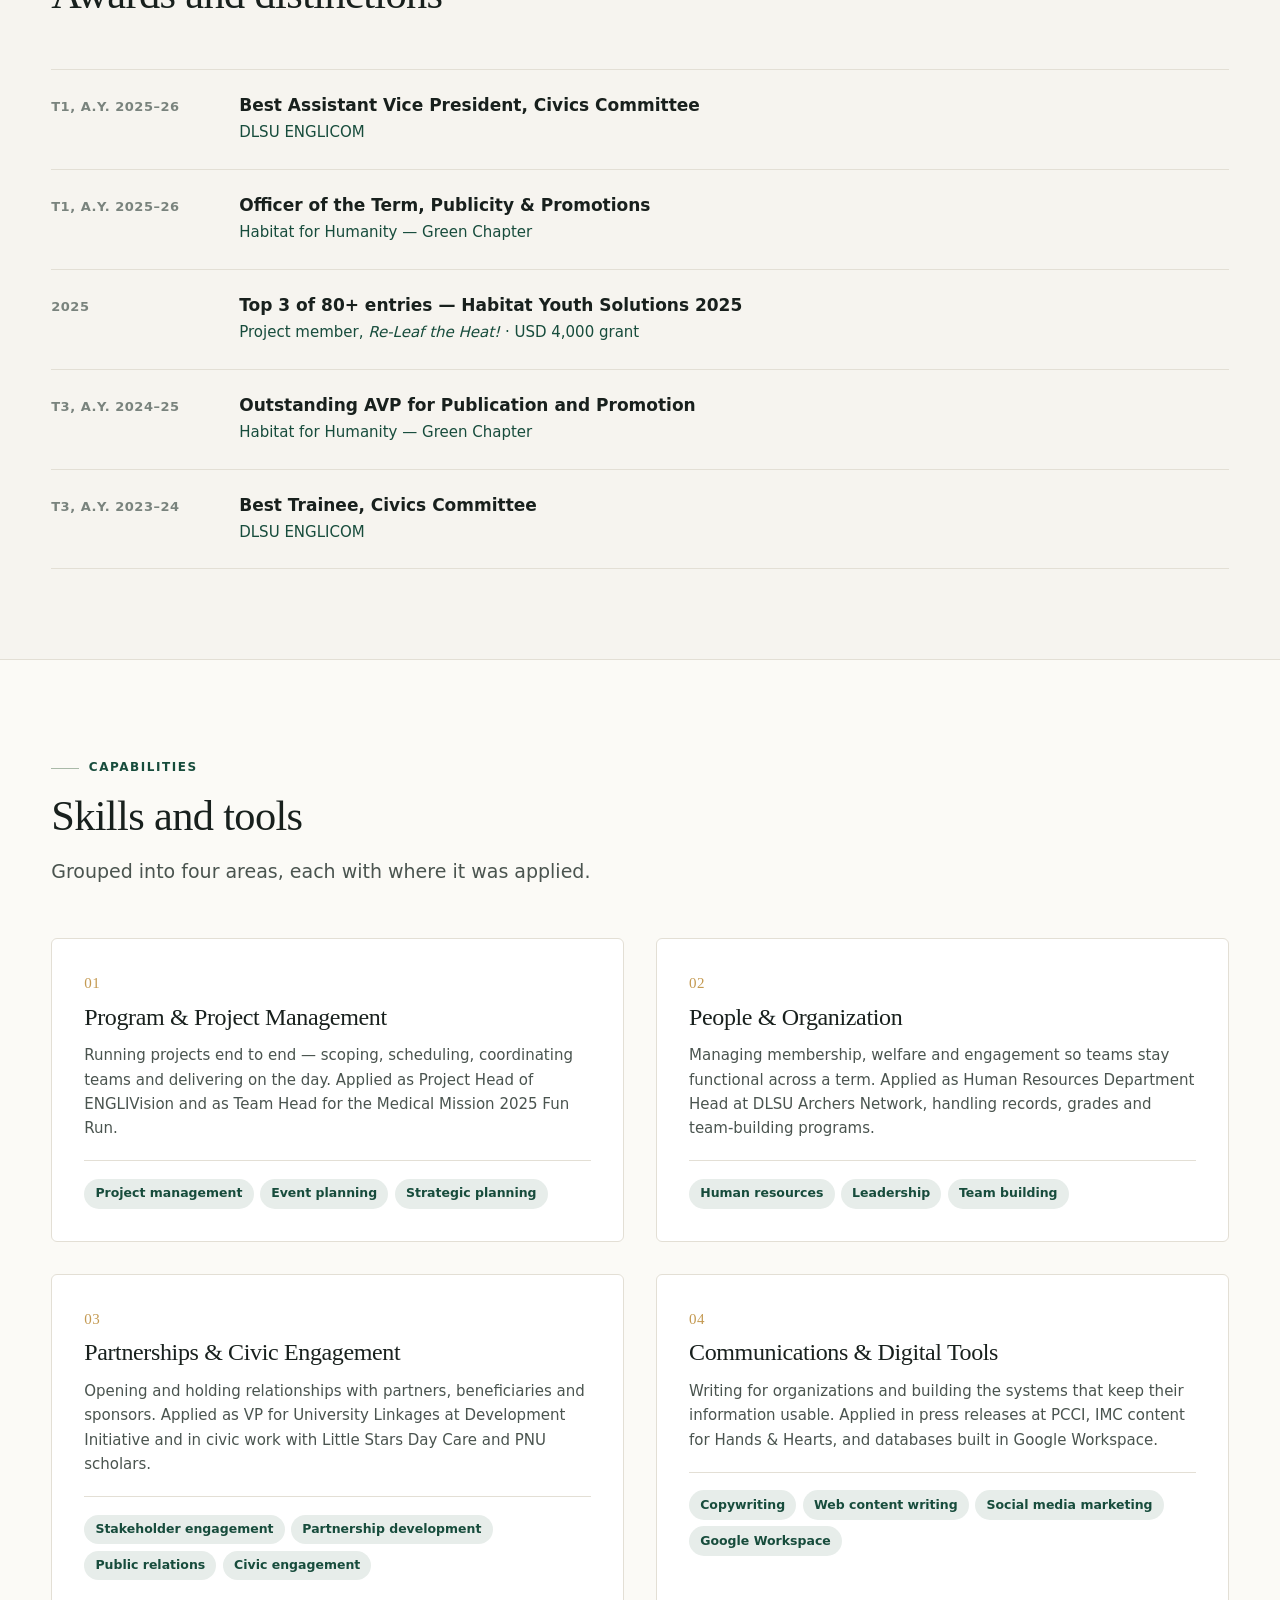
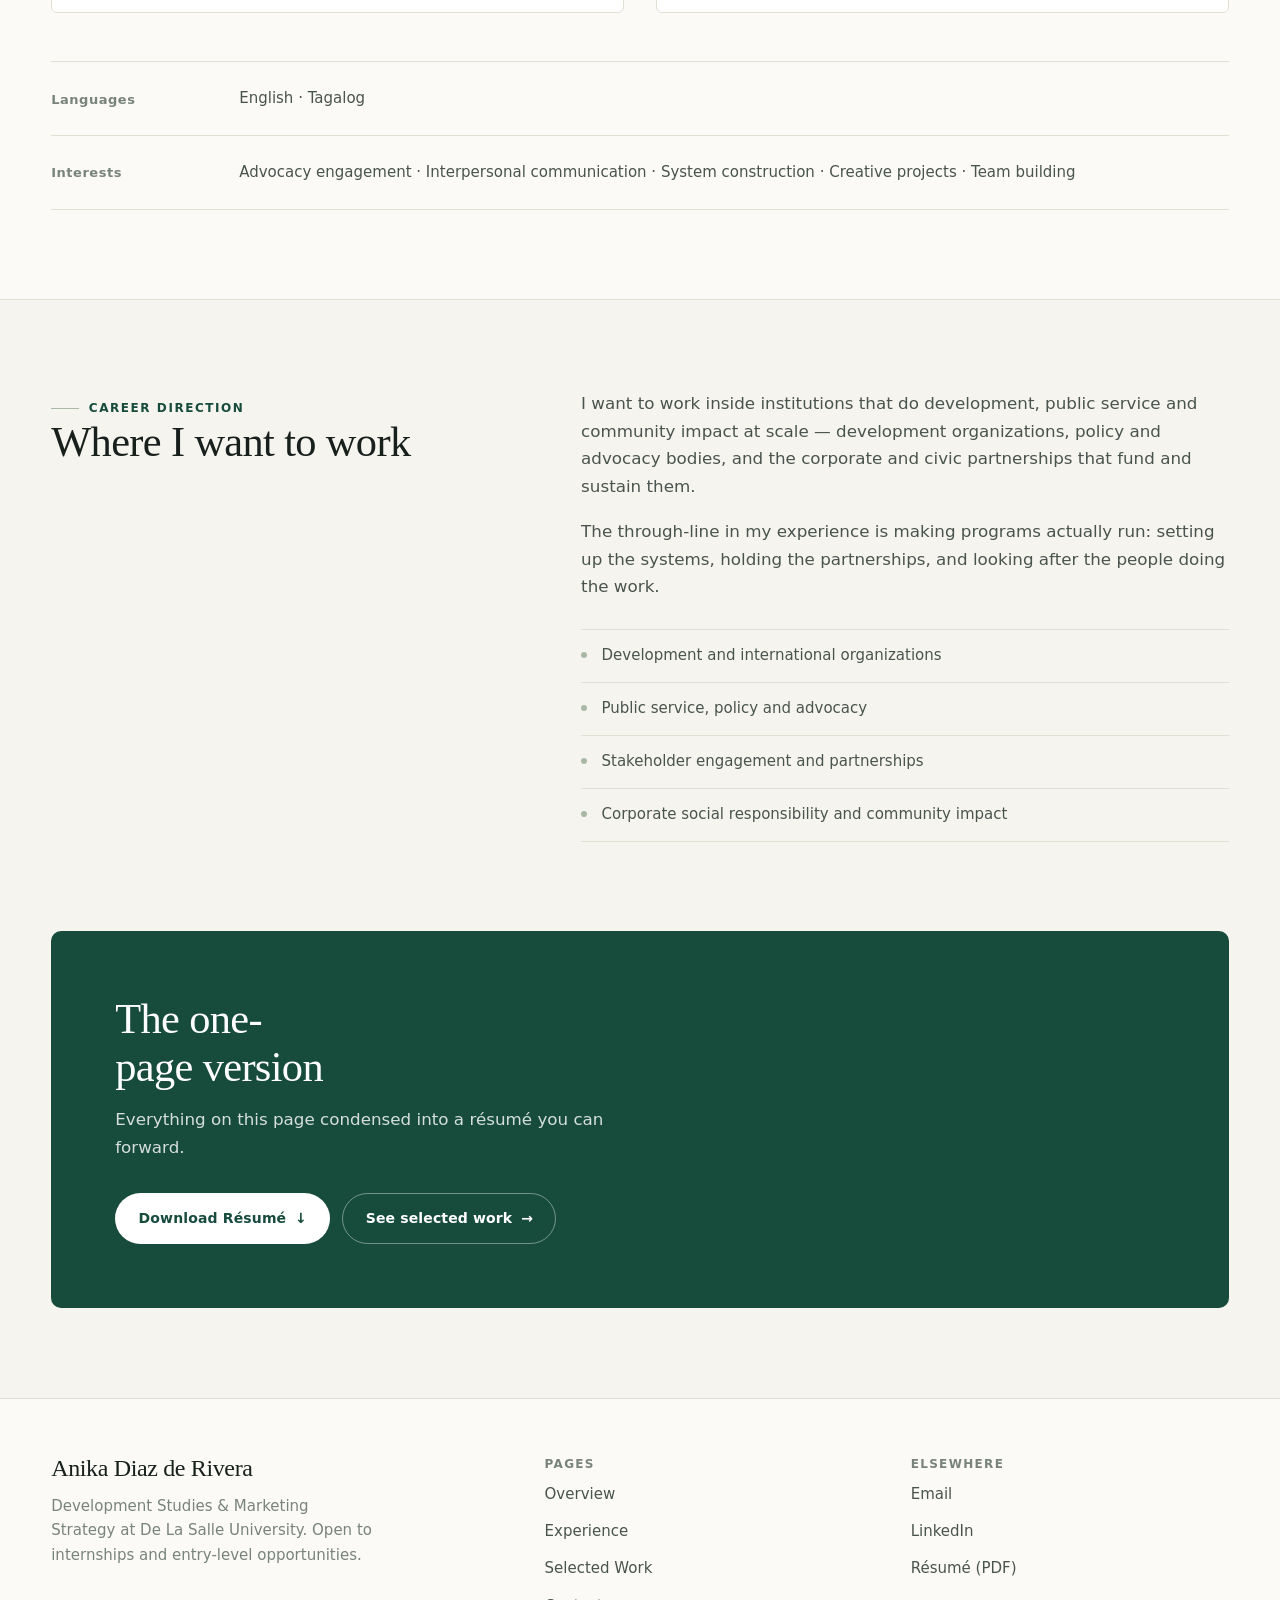
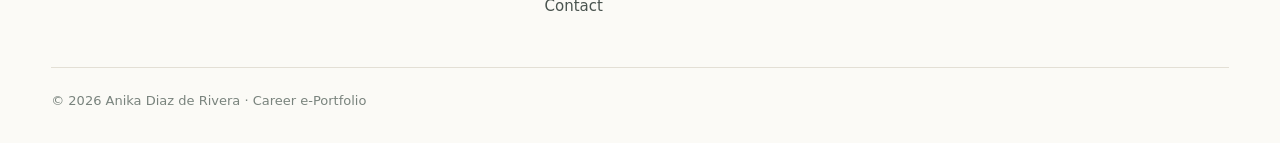
==== commit d39d177d: "Promote the institutional design; retire the editorial one The client chose Version B, so it moves f" ====
--- a/about.html
+++ b/about.html
@@ -3,33 +3,46 @@
 <head>
   <meta charset="utf-8">
   <meta name="viewport" content="width=device-width, initial-scale=1">
-  <title>About Me — Anika Diaz de Rivera</title>
-  <meta name="description" content="Positions and experiences, achievements, résumé, and skills — Anika Diaz de Rivera.">
+  <title>Experience — Anika Diaz de Rivera</title>
+  <meta name="description" content="Professional profile of Anika Diaz de Rivera — education, internship and organization experience, awards, and capabilities across project management, human resources, partnerships and communications.">
+  <meta property="og:type" content="profile">
+  <meta property="og:title" content="Experience — Anika Diaz de Rivera">
+  <meta property="og:description" content="Five organizations, twelve positions, five distinctions — the full professional profile.">
+  <meta property="og:url" content="https://vmgax.github.io/career-portfolio/about.html">
+  <meta property="og:image" content="https://vmgax.github.io/career-portfolio/assets/img/anika-portrait.jpg">
   <link rel="icon" href="assets/img/favicon.svg" type="image/svg+xml">
   <link rel="preconnect" href="https://fonts.googleapis.com">
   <link rel="preconnect" href="https://fonts.gstatic.com" crossorigin>
-  <link href="https://fonts.googleapis.com/css2?family=Archivo:wght@400;500;600&family=Fraunces:ital,opsz,wght@0,9..144,400..700;1,9..144,400..700&family=IBM+Plex+Mono:wght@400;500&display=swap" rel="stylesheet">
+  <link href="https://fonts.googleapis.com/css2?family=Manrope:wght@400;500;600;700&family=Newsreader:ital,opsz,wght@0,6..72,300..600;1,6..72,300..500&display=swap" rel="stylesheet">
   <link rel="stylesheet" href="styles.css">
   <script>document.documentElement.classList.remove('no-js');</script>
 </head>
 <body>
   <a class="skip-link" href="#main">Skip to content</a>
 
-  <header class="masthead">
-    <div class="shell masthead-inner">
-      <a class="wordmark" href="index.html">Anika Diaz de Rivera<span></span></a>
-
-      <button class="nav-toggle" type="button" aria-expanded="false" aria-controls="site-nav">
-        <span class="nav-toggle-bars" aria-hidden="true"></span>Menu
+  <header class="site-header">
+    <div class="shell site-header__inner">
+      <a class="brand" href="index.html">
+        <span class="brand__mark" aria-hidden="true">AD</span>
+        <span class="brand__full">Anika Diaz de Rivera</span>
+        <span class="brand__short">Anika D.</span>
+      </a>
+
+      <button class="nav-toggle" type="button" aria-expanded="false" aria-controls="primary-nav">
+        <span class="nav-toggle__bars" aria-hidden="true"></span>Menu
       </button>
 
-      <nav class="site-nav" id="site-nav" aria-label="Primary">
+      <nav class="primary-nav" id="primary-nav" aria-label="Primary">
         <ul class="nav-list">
-          <li><a href="index.html">Home</a></li>
-          <li><a href="about.html" aria-current="page">About Me</a></li>
-          <li><a href="portfolio.html">Portfolio</a></li>
+          <li><a href="index.html">Overview</a></li>
+          <li><a href="about.html" aria-current="page">Experience</a></li>
+          <li><a href="portfolio.html">Selected Work</a></li>
+          <li><a href="about.html#capabilities">Skills</a></li>
           <li><a href="contact.html">Contact</a></li>
         </ul>
+        <a class="btn btn--primary btn--sm" href="assets/docs/resume.pdf" download>
+          Résumé <span class="btn__arrow" aria-hidden="true">↓</span>
+        </a>
       </nav>
     </div>
   </header>
@@ -38,45 +51,117 @@
 
     <section class="page-head">
       <div class="shell">
-        <p class="hero-eyebrow mono load-in" style="--d:.05s">01 / About Me</p>
-        <h1 class="page-head-title load-in" style="--d:.15s">Management, training &amp; development</h1>
-        <p class="page-head-lede load-in" style="--d:.25s">
-          Experienced in managing and creating efficiency tools and systems using Google
-          Workspace. An adaptable skill set across corporate, advocacy and organisational
-          settings, with a specialty in event planning — formal, informal, and
-          advocacy-oriented.
+        <nav aria-label="Breadcrumb">
+          <ol class="breadcrumb">
+            <li><a href="index.html">Overview</a></li>
+            <li><span aria-current="page">Experience</span></li>
+          </ol>
+        </nav>
+        <p class="eyebrow enter">Professional profile</p>
+        <h1 class="enter" style="--d:80ms; max-width:18ch; margin-top:1.25rem">
+          Experience, capabilities and recognition
+        </h1>
+        <p class="lede enter" style="--d:160ms; margin-top:1.25rem">
+          Five organizations and twelve positions across advocacy, human resources,
+          communications and partnerships — plus the internship that took the work outside
+          the university.
         </p>
-        <div class="page-head-actions load-in" style="--d:.33s">
-          <a class="btn btn-primary" href="assets/docs/resume.pdf" download>
-            Download Résumé <span class="btn-arrow" aria-hidden="true">↓</span>
-          </a>
-          <a class="btn btn-ghost" href="https://www.linkedin.com/in/anika-diaz-de-rivera-22b3412a9/" target="_blank" rel="noopener">
-            LinkedIn Profile <span class="btn-arrow" aria-hidden="true">↗</span>
-          </a>
-        </div>
-      </div>
-    </section>
-
-    <!-- ── EDUCATION ───────────────────────────────────────────────────────── -->
-    <section class="band">
-      <div class="shell band-grid">
-        <div class="band-rail reveal">
-          <span class="band-index">A / Education</span>
-          <h2 class="band-title">Academic background</h2>
-        </div>
-
-        <div class="entry-list reveal" style="--d:.1s">
-          <article class="entry">
-            <p class="entry-when">Class of 2026</p>
-            <div>
-              <h3 class="entry-title">Bachelor of Arts in Development Studies</h3>
-              <p class="entry-org">De La Salle University · Manila, Philippines</p>
-              <div class="entry-body">
-                <ul>
-                  <li>CGPA 3.4</li>
-                  <li>Minor in Marketing Strategies</li>
-                  <li>Thesis — <em>Unstructured Hiring: Informal Recruitment Practices in the Filipino AI Data Labor Market</em>. <a href="portfolio.html">See the Portfolio page</a>.</li>
-                </ul>
+      </div>
+    </section>
+
+    <!-- ── 1 · INTRODUCTION ──────────────────────────────────────────────── -->
+    <section class="section">
+      <div class="shell direction">
+        <div class="reveal">
+          <p class="eyebrow">Introduction</p>
+          <h2>About me</h2>
+        </div>
+        <div class="prose reveal" style="--d:80ms">
+          <p>
+            Hello! I am Anika Diaz de Rivera. Currently, I am an undergraduate student
+            taking a Bachelor of Arts in Development Studies and a minor in Marketing
+            Strategy at De La Salle University in Manila, Philippines.
+          </p>
+          <p>
+            My work sits at the meeting point of project management, event planning,
+            advocacy and human resources — built across a student publication, three student
+            organizations, a volunteer chapter, and an internship with the Philippine
+            Chamber of Commerce and Industry. I am experienced in managing and creating
+            efficiency tools and systems using Google Workspace, with an adaptable skill set
+            across corporate, advocacy and institutional settings and a specialty in event
+            planning.
+          </p>
+        </div>
+      </div>
+    </section>
+
+    <!-- ── 2 · EDUCATION ─────────────────────────────────────────────────── -->
+    <section class="section section--tint" id="education">
+      <div class="shell">
+        <div class="section-head reveal">
+          <p class="eyebrow">Education</p>
+          <h2>Academic background</h2>
+        </div>
+
+        <div class="record-list reveal">
+          <article class="record">
+            <p class="tl-dates">Class of 2026</p>
+            <div>
+              <h3>Bachelor of Arts in Development Studies</h3>
+              <p class="record__org">De La Salle University · Manila, Philippines</p>
+              <p class="record__note">
+                CGPA 3.4 · Minor in Marketing Strategy
+              </p>
+              <p class="record__note">
+                Thesis — <em>Unstructured Hiring: Informal Recruitment Practices in the
+                Filipino AI Data Labor Market</em>, a qualitative case study.
+                <a class="text-link" href="portfolio.html#thesis">Read the summary <span aria-hidden="true">→</span></a>
+              </p>
+            </div>
+          </article>
+        </div>
+      </div>
+    </section>
+
+    <!-- ── 3 · PROFESSIONAL EXPERIENCE ───────────────────────────────────── -->
+    <section class="section" id="professional">
+      <div class="shell">
+        <div class="section-head reveal">
+          <p class="eyebrow">Professional experience</p>
+          <h2>Internship</h2>
+          <p class="lede">Work undertaken outside the university, in a national business
+            organization.</p>
+        </div>
+
+        <div class="timeline reveal" data-accordion>
+          <article class="tl-item is-open">
+            <h3 class="tl-heading">
+              <button class="tl-head" type="button" aria-expanded="true" aria-controls="ab-pcci">
+                <span>
+                  <span class="tl-org">
+                    <span class="tl-name">Philippine Chamber of Commerce and Industry</span>
+                    <span class="tl-kind">Internship</span>
+                  </span>
+                  <span class="tl-summary">Nov 2025 – Feb 2026 · 1 position</span>
+                </span>
+                <span class="tl-toggle" aria-hidden="true">+</span>
+              </button>
+            </h3>
+            <div class="tl-panel" id="ab-pcci">
+              <div>
+                <div class="tl-roles">
+                  <div class="tl-role">
+                    <p class="tl-dates">Nov 2025 – Feb 2026</p>
+                    <div>
+                      <h4>Intern, Advocacy, Research and Corporate Communications</h4>
+                      <ul class="tl-points">
+                        <li>Wrote press releases and messages issued on behalf of organizational representatives.</li>
+                        <li>Attended and took notes at Official Business meetings with the Chamber&rsquo;s partners.</li>
+                        <li>Participated in internal, organization-wide meetings for the department.</li>
+                      </ul>
+                    </div>
+                  </div>
+                </div>
               </div>
             </div>
           </article>
@@ -84,309 +169,380 @@
       </div>
     </section>
 
-    <!-- ── POSITIONS & EXPERIENCES ─────────────────────────────────────────── -->
-    <section class="band">
-      <div class="shell band-grid">
-        <div class="band-rail reveal">
-          <span class="band-index">B / Experience</span>
-          <h2 class="band-title">Positions &amp; experiences</h2>
-          <p class="band-note">Photos and project write-ups are on the Portfolio page.</p>
-        </div>
-
-        <div class="reveal" style="--d:.1s">
-
-          <div class="org">
-            <div class="org-head">
-              <h3 class="org-name">Philippine Chamber of Commerce and Industry</h3>
-              <span class="org-kind">Internship</span>
-            </div>
-            <div class="org-roles entry-list">
-              <article class="entry">
-                <p class="entry-when">Nov 2025 – Feb 2026</p>
-                <div>
-                  <h4 class="entry-title">Intern, Advocacy, Research and Corporate Communications</h4>
-                  <div class="entry-body">
-                    <ul>
-                      <li>Attended and took notes during Official Business meetings with PCCI&rsquo;s partners.</li>
-                      <li>Participated in internal, organisation-wide meetings concerning the department.</li>
-                      <li>Wrote press releases and messages on behalf of organisational representatives.</li>
-                    </ul>
+    <!-- ── 4 · LEADERSHIP & ORGANIZATION EXPERIENCE ──────────────────────── -->
+    <section class="section section--tint" id="leadership">
+      <div class="shell">
+        <div class="section-head reveal">
+          <p class="eyebrow">Leadership</p>
+          <h2>Organization experience</h2>
+          <p class="lede">Expand an organization to see the roles held there. Longer
+            histories are collapsed by default.</p>
+        </div>
+
+        <div class="timeline reveal" data-accordion>
+
+          <article class="tl-item">
+            <h3 class="tl-heading">
+              <button class="tl-head" type="button" aria-expanded="false" aria-controls="ab-archers">
+                <span>
+                  <span class="tl-org">
+                    <span class="tl-name">DLSU Archers Network</span>
+                    <span class="tl-kind">Student publication</span>
+                  </span>
+                  <span class="tl-summary">Mar 2025 – Present · 2 positions</span>
+                </span>
+                <span class="tl-toggle" aria-hidden="true">+</span>
+              </button>
+            </h3>
+            <div class="tl-panel" id="ab-archers">
+              <div>
+                <div class="tl-roles">
+                  <div class="tl-role">
+                    <!-- CHECK: the CV says Sep 2025; the e-portfolio document says Aug 2025. Using Aug 2025. -->
+                    <p class="tl-dates">Aug 2025 – Present</p>
+                    <div>
+                      <h4>Human Resources Department Head</h4>
+                      <ul class="tl-points">
+                        <li>Plans and executes events that build staffers&rsquo; work ethic, welfare, engagement and involvement in the organization.</li>
+                        <li>Manages staffer membership end to end — status, grades and related records.</li>
+                      </ul>
+                    </div>
+                  </div>
+                  <div class="tl-role">
+                    <p class="tl-dates">Mar 2025 – Aug 2025</p>
+                    <div>
+                      <h4>Human Resources Associate</h4>
+                    </div>
                   </div>
                 </div>
-              </article>
-            </div>
+              </div>
+            </div>
+          </article>
+
+          <article class="tl-item">
+            <h3 class="tl-heading">
+              <button class="tl-head" type="button" aria-expanded="false" aria-controls="ab-englicom">
+                <span>
+                  <span class="tl-org">
+                    <span class="tl-name">DLSU ENGLICOM</span>
+                    <span class="tl-kind">Student organization</span>
+                  </span>
+                  <span class="tl-summary">Jan 2024 – Present · 6 positions</span>
+                </span>
+                <span class="tl-toggle" aria-hidden="true">+</span>
+              </button>
+            </h3>
+            <div class="tl-panel" id="ab-englicom">
+              <div>
+                <div class="tl-roles">
+                  <div class="tl-role">
+                    <p class="tl-dates">May 2025 – Present</p>
+                    <div>
+                      <h4>Assistant Vice President for Civics</h4>
+                      <ul class="tl-points">
+                        <li>Plans and executes civic events for partner beneficiaries — Little Stars Day Care in Plaridel, Bulacan, and the organization&rsquo;s sponsored scholars at Philippine Normal University.</li>
+                        <li>Served as Project Head for <em>ENGLIVision: Business Beyond Profit</em>, leading the flagship conference from planning through execution.</li>
+                        <li>Collected and signed student ambassadors for the public promotion of each event.</li>
+                      </ul>
+                    </div>
+                  </div>
+                  <div class="tl-role">
+                    <p class="tl-dates">Jan 2025 – Jul 2025</p>
+                    <div>
+                      <h4>Team Head, Fundraising Activity: Fun Run</h4>
+                      <p class="tl-context">Medical Mission 2025</p>
+                    </div>
+                  </div>
+                  <div class="tl-role">
+                    <!-- CHECK: source document reads "September 2025 – April 2025", which ends
+                         before it starts. Corrected to Sep 2024 – Apr 2025, the only reading
+                         that fits the academic year. Confirm this is right. -->
+                    <p class="tl-dates">Sep 2024 – Apr 2025</p>
+                    <div>
+                      <h4>Committee Coordinator for Civics</h4>
+                    </div>
+                  </div>
+                  <div class="tl-role">
+                    <p class="tl-dates">Nov 2024</p>
+                    <div>
+                      <h4>Assistant Team Head for Events</h4>
+                      <p class="tl-context">NEXUS 2024</p>
+                    </div>
+                  </div>
+                  <div class="tl-role">
+                    <p class="tl-dates">Apr 2024 – Jul 2024</p>
+                    <div>
+                      <h4>Assistant Team Head, Fundraising Activity: Movie</h4>
+                      <p class="tl-context">Medical Mission 2024</p>
+                    </div>
+                  </div>
+                  <div class="tl-role">
+                    <!-- CHECK: the CV calls this "Chinese New Year 2023"; the e-portfolio
+                         document dates it Jan–Feb 2024. Using 2024. -->
+                    <p class="tl-dates">Jan 2024 – Feb 2024</p>
+                    <div>
+                      <h4>Assistant Team Head for Public Relations</h4>
+                      <p class="tl-context">Chinese New Year 2024</p>
+                    </div>
+                  </div>
+                </div>
+              </div>
+            </div>
+          </article>
+
+          <article class="tl-item">
+            <h3 class="tl-heading">
+              <button class="tl-head" type="button" aria-expanded="false" aria-controls="ab-habitat">
+                <span>
+                  <span class="tl-org">
+                    <span class="tl-name">Habitat for Humanity — Green Chapter</span>
+                    <span class="tl-kind">Volunteer organization</span>
+                  </span>
+                  <span class="tl-summary">Jan 2025 – Present · 1 position</span>
+                </span>
+                <span class="tl-toggle" aria-hidden="true">+</span>
+              </button>
+            </h3>
+            <div class="tl-panel" id="ab-habitat">
+              <div>
+                <div class="tl-roles">
+                  <div class="tl-role">
+                    <p class="tl-dates">Jan 2025 – Present</p>
+                    <div>
+                      <h4>Assistant Vice President for Publications and Promotions</h4>
+                      <ul class="tl-points">
+                        <li>Led and produced the content under the IMC wing of <em>Hands &amp; Hearts</em>, the HFH UPD × Ateneo × DLSU networking initiative, and helped execute the event proper.</li>
+                        <li>Writes and produces publication captions for term-long posting initiatives.</li>
+                        <li>Placed in the Top 3 of 80+ entries at Habitat Youth Solutions 2025 as a project member of <em>Re-Leaf the Heat!</em></li>
+                      </ul>
+                    </div>
+                  </div>
+                </div>
+              </div>
+            </div>
+          </article>
+
+          <article class="tl-item">
+            <h3 class="tl-heading">
+              <button class="tl-head" type="button" aria-expanded="false" aria-controls="ab-devint">
+                <span>
+                  <span class="tl-org">
+                    <span class="tl-name">DLSU Development Initiative</span>
+                    <span class="tl-kind">Student organization</span>
+                  </span>
+                  <span class="tl-summary">Oct 2024 – Present · 1 position</span>
+                </span>
+                <span class="tl-toggle" aria-hidden="true">+</span>
+              </button>
+            </h3>
+            <div class="tl-panel" id="ab-devint">
+              <div>
+                <div class="tl-roles">
+                  <div class="tl-role">
+                    <p class="tl-dates">Oct 2024 – Present</p>
+                    <div>
+                      <h4>Vice President for University Linkages</h4>
+                      <ul class="tl-points">
+                        <li>Built the organization&rsquo;s internal and external databases for easier communication, linking and collaboration with organizations inside and outside DLSU.</li>
+                        <li>Manages online campaigns on careers in Development Studies and the Philippines&rsquo; progress toward the UN Sustainable Development Goals.</li>
+                        <li>Facilitates public engagement and promotion in the organization&rsquo;s recruitment among students, members and ambassadors.</li>
+                      </ul>
+                    </div>
+                  </div>
+                </div>
+              </div>
+            </div>
+          </article>
+
+        </div>
+      </div>
+    </section>
+
+    <!-- ── 5 · AWARDS ────────────────────────────────────────────────────── -->
+    <section class="section" id="awards">
+      <div class="shell">
+        <div class="section-head reveal">
+          <p class="eyebrow">Recognition</p>
+          <h2>Awards and distinctions</h2>
+        </div>
+
+        <div class="record-list reveal">
+          <article class="record">
+            <p class="tl-dates">T1, A.Y. 2025–26</p>
+            <div>
+              <h3>Best Assistant Vice President, Civics Committee</h3>
+              <p class="record__org">DLSU ENGLICOM</p>
+            </div>
+          </article>
+          <article class="record">
+            <p class="tl-dates">T1, A.Y. 2025–26</p>
+            <div>
+              <h3>Officer of the Term, Publicity &amp; Promotions</h3>
+              <p class="record__org">Habitat for Humanity — Green Chapter</p>
+            </div>
+          </article>
+          <article class="record">
+            <p class="tl-dates">2025</p>
+            <div>
+              <h3>Top 3 of 80+ entries — Habitat Youth Solutions 2025</h3>
+              <p class="record__org">Project member, <em>Re-Leaf the Heat!</em> · USD 4,000 grant</p>
+            </div>
+          </article>
+          <article class="record">
+            <p class="tl-dates">T3, A.Y. 2024–25</p>
+            <div>
+              <h3>Outstanding AVP for Publication and Promotion</h3>
+              <p class="record__org">Habitat for Humanity — Green Chapter</p>
+            </div>
+          </article>
+          <article class="record">
+            <p class="tl-dates">T3, A.Y. 2023–24</p>
+            <div>
+              <h3>Best Trainee, Civics Committee</h3>
+              <p class="record__org">DLSU ENGLICOM</p>
+            </div>
+          </article>
+        </div>
+      </div>
+    </section>
+
+    <!-- ── 6 · SKILLS & TOOLS ────────────────────────────────────────────── -->
+    <section class="section section--tint" id="capabilities">
+      <div class="shell">
+        <div class="section-head reveal">
+          <p class="eyebrow">Capabilities</p>
+          <h2>Skills and tools</h2>
+          <p class="lede">Grouped into four areas, each with where it was applied.</p>
+        </div>
+
+        <div class="cap-grid">
+          <article class="cap reveal">
+            <p class="cap__num">01</p>
+            <h3>Program &amp; Project Management</h3>
+            <p class="cap__body">
+              Running projects end to end — scoping, scheduling, coordinating teams and
+              delivering on the day. Applied as Project Head of ENGLIVision and as Team Head
+              for the Medical Mission 2025 Fun Run.
+            </p>
+            <ul class="cap__skills">
+              <li>Project management</li>
+              <li>Event planning</li>
+              <li>Strategic planning</li>
+            </ul>
+          </article>
+
+          <article class="cap reveal" style="--d:80ms">
+            <p class="cap__num">02</p>
+            <h3>People &amp; Organization</h3>
+            <p class="cap__body">
+              Managing membership, welfare and engagement so teams stay functional across a
+              term. Applied as Human Resources Department Head at DLSU Archers Network,
+              handling records, grades and team-building programs.
+            </p>
+            <ul class="cap__skills">
+              <li>Human resources</li>
+              <li>Leadership</li>
+              <li>Team building</li>
+            </ul>
+          </article>
+
+          <article class="cap reveal" style="--d:160ms">
+            <p class="cap__num">03</p>
+            <h3>Partnerships &amp; Civic Engagement</h3>
+            <p class="cap__body">
+              Opening and holding relationships with partners, beneficiaries and sponsors.
+              Applied as VP for University Linkages at Development Initiative and in civic
+              work with Little Stars Day Care and PNU scholars.
+            </p>
+            <ul class="cap__skills">
+              <li>Stakeholder engagement</li>
+              <li>Partnership development</li>
+              <li>Public relations</li>
+              <li>Civic engagement</li>
+            </ul>
+          </article>
+
+          <article class="cap reveal" style="--d:240ms">
+            <p class="cap__num">04</p>
+            <h3>Communications &amp; Digital Tools</h3>
+            <p class="cap__body">
+              Writing for organizations and building the systems that keep their information
+              usable. Applied in press releases at PCCI, IMC content for Hands &amp; Hearts,
+              and databases built in Google Workspace.
+            </p>
+            <ul class="cap__skills">
+              <li>Copywriting</li>
+              <li>Web content writing</li>
+              <li>Social media marketing</li>
+              <li>Google Workspace</li>
+            </ul>
+          </article>
+        </div>
+
+        <div class="record-list reveal" style="margin-top:clamp(2rem,4vw,3rem)">
+          <article class="record">
+            <p class="tl-dates">Languages</p>
+            <div><p class="record__note" style="margin-top:0">English · Tagalog</p></div>
+          </article>
+          <article class="record">
+            <p class="tl-dates">Interests</p>
+            <div>
+              <p class="record__note" style="margin-top:0">
+                Advocacy engagement · Interpersonal communication · System construction ·
+                Creative projects · Team building
+              </p>
+            </div>
+          </article>
+        </div>
+      </div>
+    </section>
+
+    <!-- ── 7 · CAREER INTERESTS ──────────────────────────────────────────── -->
+    <section class="section" id="interests">
+      <div class="shell direction">
+        <div class="reveal">
+          <p class="eyebrow">Career direction</p>
+          <h2>Where I want to work</h2>
+        </div>
+        <div class="reveal" style="--d:80ms">
+          <div class="prose">
+            <p>
+              I want to work inside institutions that do development, public service and
+              community impact at scale — development organizations, policy and advocacy
+              bodies, and the corporate and civic partnerships that fund and sustain them.
+            </p>
+            <p>
+              The through-line in my experience is making programs actually run: setting up
+              the systems, holding the partnerships, and looking after the people doing the
+              work.
+            </p>
           </div>
-
-          <div class="org">
-            <div class="org-head">
-              <h3 class="org-name">DLSU Archers Network</h3>
-              <span class="org-kind">Student Publication</span>
-            </div>
-            <div class="org-roles entry-list">
-              <article class="entry">
-                <!-- CHECK: your résumé says Sep 2025, the e-portfolio document says
-                     Aug 2025. Using Aug 2025 — change if the résumé is right. -->
-                <p class="entry-when">Aug 2025 – Present</p>
-                <div>
-                  <h4 class="entry-title">Human Resources Department Head</h4>
-                  <div class="entry-body">
-                    <ul>
-                      <li>Plans and executes events that build staffers&rsquo; work ethic, team building, welfare, engagement and involvement in the organisation.</li>
-                      <li>Manages staffer membership throughout their time in the organisation — membership status, grades and related records.</li>
-                    </ul>
-                  </div>
-                </div>
-              </article>
-              <article class="entry">
-                <p class="entry-when">Mar 2025 – Aug 2025</p>
-                <div>
-                  <h4 class="entry-title">Human Resources Associate</h4>
-                </div>
-              </article>
-            </div>
+          <ul class="direction__list">
+            <li>Development and international organizations</li>
+            <li>Public service, policy and advocacy</li>
+            <li>Stakeholder engagement and partnerships</li>
+            <li>Corporate social responsibility and community impact</li>
+          </ul>
+        </div>
+      </div>
+    </section>
+
+    <!-- ── 8 · RÉSUMÉ CTA ────────────────────────────────────────────────── -->
+    <section class="section" style="padding-top:0">
+      <div class="shell">
+        <div class="cta reveal">
+          <h2>The one-page version</h2>
+          <p class="cta__lede">
+            Everything on this page condensed into a résumé you can forward.
+          </p>
+          <div class="cta__row">
+            <a class="btn btn--primary" href="assets/docs/resume.pdf" download>
+              Download Résumé <span class="btn__arrow" aria-hidden="true">↓</span>
+            </a>
+            <a class="btn btn--outline" href="portfolio.html">
+              See selected work <span class="btn__arrow" aria-hidden="true">→</span>
+            </a>
           </div>
-
-          <div class="org">
-            <div class="org-head">
-              <h3 class="org-name">DLSU ENGLICOM</h3>
-              <span class="org-kind">Student Organisation</span>
-            </div>
-            <div class="org-roles entry-list">
-              <article class="entry">
-                <p class="entry-when">May 2025 – Present</p>
-                <div>
-                  <h4 class="entry-title">Assistant Vice President for Civics</h4>
-                  <div class="entry-body">
-                    <ul>
-                      <li>Plans and executes civic events for the organisation&rsquo;s partner beneficiaries — Little Stars Day Care in Plaridel, Bulacan, and the organisation&rsquo;s sponsored scholars at Philippine Normal University.</li>
-                      <li>Served as Project Head for <em>ENGLIVision: Business Beyond Profit</em>, leading the organisation&rsquo;s flagship conference end to end — planning, partner and sponsor line-up, and execution on the day.</li>
-                      <li>Collected and signed student ambassadors for the public promotion of each event.</li>
-                    </ul>
-                  </div>
-                </div>
-              </article>
-              <article class="entry">
-                <p class="entry-when">Jan 2025 – Jul 2025</p>
-                <div>
-                  <h4 class="entry-title">Team Head, Fundraising Activity: Fun Run</h4>
-                  <p class="entry-org">Medical Mission 2025</p>
-                </div>
-              </article>
-              <article class="entry">
-                <!-- CHECK: source document reads "September 2025 – April 2025", which ends
-                     before it starts. Corrected to Sep 2024 – Apr 2025, the only reading
-                     that fits the academic year. Confirm this is right. -->
-                <p class="entry-when">Sep 2024 – Apr 2025</p>
-                <div>
-                  <h4 class="entry-title">Committee Coordinator for Civics</h4>
-                </div>
-              </article>
-              <article class="entry">
-                <p class="entry-when">Nov 2024</p>
-                <div>
-                  <h4 class="entry-title">Assistant Team Head for Events</h4>
-                  <p class="entry-org">NEXUS 2024</p>
-                </div>
-              </article>
-              <article class="entry">
-                <p class="entry-when">Apr 2024 – Jul 2024</p>
-                <div>
-                  <h4 class="entry-title">Assistant Team Head, Fundraising Activity: Movie</h4>
-                  <p class="entry-org">Medical Mission 2024</p>
-                </div>
-              </article>
-              <article class="entry">
-                <!-- CHECK: your résumé calls this "Chinese New Year 2023"; the
-                     e-portfolio document dates it Jan–Feb 2024. Using 2024. -->
-                <p class="entry-when">Jan 2024 – Feb 2024</p>
-                <div>
-                  <h4 class="entry-title">Assistant Team Head for Public Relations</h4>
-                  <p class="entry-org">Chinese New Year 2024</p>
-                </div>
-              </article>
-            </div>
-          </div>
-
-          <div class="org">
-            <div class="org-head">
-              <h3 class="org-name">Habitat for Humanity — Green Chapter</h3>
-              <span class="org-kind">Volunteer Organisation</span>
-            </div>
-            <div class="org-roles entry-list">
-              <article class="entry">
-                <p class="entry-when">Jan 2025 – Present</p>
-                <div>
-                  <h4 class="entry-title">Assistant Vice President for Publications and Promotions</h4>
-                  <div class="entry-body">
-                    <ul>
-                      <li>Writes and produces publication captions for term-long posting initiatives.</li>
-                      <li>Led, managed and created the content under the IMC wing of <em>Hands &amp; Hearts: HFH UPD × HFH Ateneo × HFH DLSU</em>, and helped facilitate and execute the event proper.</li>
-                    </ul>
-                  </div>
-                </div>
-              </article>
-            </div>
-          </div>
-
-          <div class="org">
-            <div class="org-head">
-              <h3 class="org-name">DLSU Development Initiative</h3>
-              <span class="org-kind">Student Organisation</span>
-            </div>
-            <div class="org-roles entry-list">
-              <article class="entry">
-                <p class="entry-when">Oct 2024 – Present</p>
-                <div>
-                  <h4 class="entry-title">Vice President for University Linkages</h4>
-                  <div class="entry-body">
-                    <ul>
-                      <li>Facilitates public engagement and promotion in the organisation&rsquo;s recruitment efforts among students, members and ambassadors.</li>
-                      <li>Built the organisation&rsquo;s external and internal databases for easier communication, linking and collaboration with organisations inside and outside DLSU.</li>
-                      <li>Managed online campaigns on careers in Development Studies and the Philippines&rsquo; progress toward the UN Sustainable Development Goals.</li>
-                    </ul>
-                  </div>
-                </div>
-              </article>
-            </div>
-          </div>
-
-        </div>
-      </div>
-    </section>
-
-    <!-- ── ACHIEVEMENTS ────────────────────────────────────────────────────── -->
-    <section class="band">
-      <div class="shell band-grid">
-        <div class="band-rail reveal">
-          <span class="band-index">C / Achievements</span>
-          <h2 class="band-title">Awards &amp; recognition</h2>
-        </div>
-
-        <div class="entry-list reveal" style="--d:.1s">
-          <article class="entry">
-            <p class="entry-when">T1, A.Y. 2025–26</p>
-            <div>
-              <h3 class="entry-title">Best Assistant Vice President, Civics Committee</h3>
-              <p class="entry-org">DLSU ENGLICOM</p>
-            </div>
-          </article>
-
-          <article class="entry">
-            <p class="entry-when">T1, A.Y. 2025–26</p>
-            <div>
-              <h3 class="entry-title">Officer of the Term, Publicity &amp; Promotions</h3>
-              <p class="entry-org">Habitat for Humanity — Green Chapter</p>
-            </div>
-          </article>
-
-          <article class="entry">
-            <p class="entry-when">2025</p>
-            <div>
-              <h3 class="entry-title">Top 3 of 80+ entries — Habitat Youth Solutions 2025</h3>
-              <p class="entry-org">Project Member, <em>Re-Leaf the Heat!</em></p>
-            </div>
-          </article>
-
-          <article class="entry">
-            <p class="entry-when">T3, A.Y. 2024–25</p>
-            <div>
-              <h3 class="entry-title">Outstanding AVP for Publication and Promotion</h3>
-              <p class="entry-org">Habitat for Humanity — Green Chapter</p>
-            </div>
-          </article>
-
-          <article class="entry">
-            <p class="entry-when">T3, A.Y. 2023–24</p>
-            <div>
-              <h3 class="entry-title">Best Trainee, Civics Committee</h3>
-              <p class="entry-org">DLSU ENGLICOM</p>
-            </div>
-          </article>
-        </div>
-      </div>
-    </section>
-
-    <!-- ── SKILLS ──────────────────────────────────────────────────────────── -->
-    <section class="band">
-      <div class="shell band-grid">
-        <div class="band-rail reveal">
-          <span class="band-index">D / Skills</span>
-          <h2 class="band-title">Skills</h2>
-          <p class="band-note">Project management, event planning, advocacy and human resources.</p>
-        </div>
-
-        <div class="entry-list reveal" style="--d:.1s">
-          <article class="entry">
-            <p class="entry-when">Leadership</p>
-            <div>
-              <ul class="tag-row">
-                <li class="tag">Leadership</li>
-                <li class="tag">Project Management</li>
-                <li class="tag">Strategic Planning</li>
-                <li class="tag">Event Management</li>
-                <li class="tag">Human Resources</li>
-              </ul>
-            </div>
-          </article>
-
-          <article class="entry">
-            <p class="entry-when">Partnerships</p>
-            <div>
-              <ul class="tag-row">
-                <li class="tag">Stakeholder Engagement</li>
-                <li class="tag">Partnership Development</li>
-                <li class="tag">Strategic Partnerships</li>
-                <li class="tag">Public Relations</li>
-                <li class="tag">Civic Engagement</li>
-              </ul>
-            </div>
-          </article>
-
-          <article class="entry">
-            <p class="entry-when">Communications</p>
-            <div>
-              <ul class="tag-row">
-                <li class="tag">Copywriting</li>
-                <li class="tag">Web Content Writing</li>
-                <li class="tag">Social Media Marketing</li>
-                <li class="tag">Social Media Advertising</li>
-              </ul>
-            </div>
-          </article>
-
-          <article class="entry">
-            <p class="entry-when">Tools</p>
-            <div>
-              <ul class="tag-row">
-                <li class="tag">Google Workspace</li>
-                <li class="tag">Google Sheets</li>
-                <li class="tag">Google Docs</li>
-              </ul>
-            </div>
-          </article>
-
-          <article class="entry">
-            <p class="entry-when">Languages</p>
-            <div>
-              <ul class="tag-row">
-                <li class="tag">English</li>
-                <li class="tag">Tagalog</li>
-              </ul>
-            </div>
-          </article>
-
-          <article class="entry">
-            <p class="entry-when">Interests</p>
-            <div>
-              <ul class="tag-row">
-                <li class="tag">Advocacy Engagement</li>
-                <li class="tag">Interpersonal Communication</li>
-                <li class="tag">System Construction</li>
-                <li class="tag">Creative Projects</li>
-                <li class="tag">Team Building</li>
-              </ul>
-            </div>
-          </article>
         </div>
       </div>
     </section>
@@ -395,18 +551,34 @@
 
   <footer class="site-footer">
     <div class="shell">
-      <div class="footer-grid">
-        <p class="footer-title">Let&rsquo;s work<br><em>together.</em></p>
-        <ul class="footer-links">
-          <li><a href="mailto:anika_diazderivera@dlsu.edu.ph">anika_diazderivera@dlsu.edu.ph</a></li>
-          <li><a href="https://www.linkedin.com/in/anika-diaz-de-rivera-22b3412a9/" target="_blank" rel="noopener">LinkedIn</a></li>
-          <li><a href="portfolio.html">View Portfolio</a></li>
-        </ul>
+      <div class="site-footer__grid">
+        <div class="site-footer__brand">
+          <h2>Anika Diaz de Rivera</h2>
+          <p class="site-footer__note">
+            Development Studies &amp; Marketing Strategy at De La Salle University.
+            Open to internships and entry-level opportunities.
+          </p>
+        </div>
+        <div>
+          <p class="footer-nav__title">Pages</p>
+          <ul class="footer-nav">
+            <li><a href="index.html">Overview</a></li>
+            <li><a href="about.html">Experience</a></li>
+            <li><a href="portfolio.html">Selected Work</a></li>
+            <li><a href="contact.html">Contact</a></li>
+          </ul>
+        </div>
+        <div>
+          <p class="footer-nav__title">Elsewhere</p>
+          <ul class="footer-nav">
+            <li><a href="mailto:anika_diazderivera@dlsu.edu.ph">Email</a></li>
+            <li><a href="https://www.linkedin.com/in/anika-diaz-de-rivera-22b3412a9/" target="_blank" rel="noopener">LinkedIn</a></li>
+            <li><a href="assets/docs/resume.pdf" download>Résumé (PDF)</a></li>
+          </ul>
+        </div>
       </div>
       <div class="colophon">
-        <span>© <span data-year>2026</span> Anika Diaz de Rivera</span>
-        <span>Career e-Portfolio · SAS3000</span>
-        <a class="version-switch" href="v2/">Version B — institutional <span aria-hidden="true">↗</span></a>
+        <span>© <span data-year>2026</span> Anika Diaz de Rivera · Career e-Portfolio</span>
       </div>
     </div>
   </footer>
--- a/styles.css
+++ b/styles.css
@@ -1,1382 +1,1383 @@
 /* ==========================================================================
-   Career e-Portfolio — editorial / magazine
-   Single stylesheet. Class names kebab-case.
-   Sections: 1 tokens · 2 reset · 3 typography · 4 layout · 5 masthead
-             6 hero · 7 sections · 8 components · 9 gallery · 10 lightbox
-             11 footer · 12 motion · 13 responsive · 14 print
+   Career Portfolio — Anika Diaz de Rivera · Version B
+   Modern institutional: light, spacious, forest-green accent, Newsreader +
+   Manrope. Single stylesheet, kebab-case classes.
+
+   1 tokens · 2 reset · 3 type · 4 layout · 5 nav · 6 buttons · 7 hero
+   8 facts · 9 impact · 10 work · 11 timeline · 12 capabilities
+   13 direction · 14 cta · 15 footer · 16 portfolio · 17 contact + form
+   18 lightbox · 19 motion · 20 responsive · 21 print
    ========================================================================== */
 
 /* 1 — TOKENS ============================================================== */
 
 :root {
-  /* paper & ink */
-  --paper:        #f4efe4;
-  --paper-2:      #ece5d6;
-  --paper-3:      #e0d7c4;
-  --ink:          #17140f;
-  --ink-2:        #3f3930;
-  --ink-3:        #736a5c;
-  --rule:         rgba(23, 20, 15, 0.16);
-  --rule-soft:    rgba(23, 20, 15, 0.08);
+  /* ground & surfaces */
+  --bg:            #f6f4ef;
+  --surface:       #ffffff;
+  --surface-2:     #fbfaf6;
+  --surface-sunk:  #efece4;
+
+  /* ink */
+  --ink:           #18201d;
+  --ink-2:         #4a544f;
+  --ink-3:         #79837d;
 
   /* accents */
-  --accent:       #b2361f;
-  --accent-deep:  #7f2113;
-  --marine:       #1d3b45;
+  --forest:        #174c3c;
+  --forest-deep:   #0e3227;
+  --forest-tint:   #e7edea;
+  --sage:          #a9b9a8;
+  --sage-tint:     #e4eae2;
+  --gold:          #c49a52;
+  --gold-tint:     #f5edde;
+
+  /* lines */
+  --border:        #e3dfd5;
+  --border-strong: #cfc9bb;
 
   /* type */
-  --font-display: 'Fraunces', 'Iowan Old Style', 'Palatino Linotype', Georgia, serif;
-  --font-body:    'Archivo', 'Helvetica Neue', 'Segoe UI', sans-serif;
-  --font-mono:    'IBM Plex Mono', ui-monospace, 'Cascadia Mono', Consolas, monospace;
-
-  --step--1: clamp(0.78rem, 0.76rem + 0.1vw, 0.84rem);
-  --step-0:  clamp(1rem, 0.97rem + 0.16vw, 1.09rem);
-  --step-1:  clamp(1.18rem, 1.1rem + 0.4vw, 1.4rem);
-  --step-2:  clamp(1.5rem, 1.3rem + 1vw, 2.1rem);
-  --step-3:  clamp(2rem, 1.6rem + 2vw, 3.3rem);
-  --step-4:  clamp(2.6rem, 1.6rem + 4.6vw, 5.4rem);
+  --serif:  'Newsreader', 'Iowan Old Style', Georgia, 'Times New Roman', serif;
+  --sans:   'Manrope', -apple-system, 'Segoe UI', system-ui, sans-serif;
+
+  --t-xs:   0.75rem;
+  --t-sm:   0.8125rem;
+  --t-base: clamp(0.975rem, 0.95rem + 0.12vw, 1.0625rem);
+  --t-lg:   clamp(1.0625rem, 1rem + 0.28vw, 1.1875rem);
+  --t-xl:   clamp(1.25rem, 1.14rem + 0.5vw, 1.5rem);
+  --h3:     clamp(1.35rem, 1.2rem + 0.7vw, 1.75rem);
+  --h2:     clamp(1.75rem, 1.45rem + 1.5vw, 2.75rem);
+  --h1:     clamp(2.25rem, 1.6rem + 3.1vw, 4.25rem);
 
   /* space */
-  --gutter:   clamp(1.25rem, 4vw, 4rem);
-  --band:     clamp(3.25rem, 7vw, 6rem);
-  --shell:    76rem;
-
-  --ease: cubic-bezier(0.2, 0.7, 0.2, 1);
+  --gutter: clamp(1.25rem, 4vw, 3.5rem);
+  --shell:  75rem;
+  --shell-narrow: 46rem;
+  --section: clamp(3.5rem, 7vw, 6.5rem);
+
+  --radius:    6px;
+  --radius-lg: 10px;
+
+  --shadow-sm: 0 1px 2px rgba(24, 32, 29, 0.04);
+  --shadow:    0 6px 24px -12px rgba(24, 32, 29, 0.18);
+
+  --ease: cubic-bezier(0.22, 0.61, 0.36, 1);
+  --dur:  320ms;
 }
 
 /* 2 — RESET =============================================================== */
 
-*,
-*::before,
-*::after { box-sizing: border-box; }
-
-html { -webkit-text-size-adjust: 100%; scroll-behavior: smooth; }
+*, *::before, *::after { box-sizing: border-box; }
+
+html {
+  -webkit-text-size-adjust: 100%;
+  scroll-behavior: smooth;
+  scroll-padding-top: 6rem;
+}
 
 body {
   margin: 0;
-  background-color: var(--paper);
+  background: var(--bg);
   color: var(--ink);
-  font-family: var(--font-body);
-  font-size: var(--step-0);
+  font-family: var(--sans);
+  font-size: var(--t-base);
   line-height: 1.65;
-  font-synthesis-weight: none;
   -webkit-font-smoothing: antialiased;
-  overflow-x: hidden;
-}
-
-/* paper grain + a warm wash behind the top of every page */
-body::before {
-  content: '';
-  position: fixed;
-  inset: 0;
-  z-index: 0;
-  pointer-events: none;
-  opacity: 0.5;
-  mix-blend-mode: multiply;
-  background-image: url("data:image/svg+xml,%3Csvg xmlns='http://www.w3.org/2000/svg' width='180' height='180'%3E%3Cfilter id='n'%3E%3CfeTurbulence type='fractalNoise' baseFrequency='0.85' numOctaves='3'/%3E%3CfeColorMatrix type='saturate' values='0'/%3E%3C/filter%3E%3Crect width='180' height='180' filter='url(%23n)' opacity='0.16'/%3E%3C/svg%3E");
-}
-
-body::after {
-  content: '';
-  position: absolute;
-  top: 0;
-  left: 0;
-  right: 0;
-  height: 60vh;
-  z-index: 0;
-  pointer-events: none;
-  background:
-    radial-gradient(58rem 32rem at 12% -8%, rgba(178, 54, 31, 0.09), transparent 62%),
-    radial-gradient(46rem 28rem at 92% 4%, rgba(29, 59, 69, 0.08), transparent 60%);
-}
-
-img, svg { display: block; max-width: 100%; height: auto; }
-
-button { font: inherit; color: inherit; }
+  text-rendering: optimizeLegibility;
+}
+
+img, svg { display: block; max-width: 100%; }
+img { height: auto; }
+
+button, input, textarea, select { font: inherit; color: inherit; }
+
+a { color: inherit; }
 
 :focus-visible {
-  outline: 2px solid var(--accent);
+  outline: 2px solid var(--forest);
   outline-offset: 3px;
-}
-
-::selection { background: var(--accent); color: var(--paper); }
+  border-radius: 2px;
+}
+
+::selection { background: var(--forest); color: #fff; }
 
 .skip-link {
   position: absolute;
   left: -9999px;
-  top: 0;
-  z-index: 100;
+  z-index: 200;
   padding: 0.75rem 1.25rem;
-  background: var(--ink);
-  color: var(--paper);
-  font-family: var(--font-mono);
-  font-size: var(--step--1);
-}
-
-.skip-link:focus { left: 0.5rem; top: 0.5rem; }
+  background: var(--forest);
+  color: #fff;
+  font-size: var(--t-sm);
+  font-weight: 600;
+  border-radius: 0 0 var(--radius) 0;
+}
+
+.skip-link:focus { left: 0; top: 0; }
 
 .visually-hidden {
   position: absolute;
-  width: 1px;
-  height: 1px;
-  margin: -1px;
-  padding: 0;
+  width: 1px; height: 1px;
+  margin: -1px; padding: 0;
   overflow: hidden;
   clip: rect(0 0 0 0);
   white-space: nowrap;
+  border: 0;
 }
 
 /* 3 — TYPOGRAPHY ========================================================== */
 
 h1, h2, h3, h4 {
   margin: 0;
-  font-family: var(--font-display);
-  font-weight: 600;
-  font-variation-settings: 'SOFT' 0, 'WONK' 1, 'opsz' 40;
-  line-height: 1.02;
-  letter-spacing: -0.022em;
+  font-family: var(--serif);
+  font-weight: 400;
+  line-height: 1.12;
+  letter-spacing: -0.015em;
+  color: var(--ink);
   text-wrap: balance;
 }
 
+h1 { font-size: var(--h1); line-height: 1.04; letter-spacing: -0.025em; }
+h2 { font-size: var(--h2); }
+h3 { font-size: var(--h3); }
+
 p { margin: 0; }
 
-a { color: inherit; }
-
-.mono {
-  font-family: var(--font-mono);
-  font-size: var(--step--1);
-  letter-spacing: 0.16em;
+.eyebrow {
+  display: inline-flex;
+  align-items: center;
+  gap: 0.6rem;
+  margin: 0;
+  font-family: var(--sans);
+  font-size: var(--t-xs);
+  font-weight: 600;
+  letter-spacing: 0.13em;
   text-transform: uppercase;
-}
-
-.prose p {
-  max-width: 66ch;
+  color: var(--forest);
+}
+
+.eyebrow::before {
+  content: '';
+  width: 1.75rem;
+  height: 1px;
+  background: var(--sage);
+  flex: none;
+}
+
+.eyebrow--plain::before { display: none; }
+
+.lede {
+  max-width: 54ch;
+  font-size: var(--t-lg);
+  line-height: 1.62;
   color: var(--ink-2);
-  line-height: 1.78;
-}
-
-.prose p + p { margin-top: 1.15em; }
-
-.prose-lead {
-  font-size: var(--step-1);
-  color: var(--ink) !important;
-  line-height: 1.6 !important;
-}
-
-.prose-lead::first-letter {
-  float: left;
-  margin: 0.06em 0.12em 0 0;
-  font-family: var(--font-display);
-  font-size: 3.7em;
-  line-height: 0.76;
-  font-weight: 600;
-  color: var(--accent);
-}
-
-.pull-quote {
-  margin: clamp(2rem, 4vw, 3rem) 0;
-  padding-left: clamp(1.25rem, 2.5vw, 2rem);
-  border-left: 3px solid var(--accent);
-  font-family: var(--font-display);
-  font-style: italic;
-  font-size: var(--step-2);
-  line-height: 1.28;
-  color: var(--ink);
-  max-width: 30ch;
-}
-
-.pull-quote cite {
-  display: block;
-  margin-top: 0.9rem;
-  font: inherit;
-  font-family: var(--font-mono);
-  font-style: normal;
-  font-size: var(--step--1);
-  letter-spacing: 0.14em;
+}
+
+.prose { max-width: 62ch; color: var(--ink-2); }
+.prose p + p { margin-top: 1.05em; }
+
+.meta {
+  font-size: var(--t-sm);
+  font-weight: 500;
+  letter-spacing: 0.06em;
   text-transform: uppercase;
   color: var(--ink-3);
 }
 
+.section-head { max-width: 58ch; margin-bottom: clamp(2rem, 4vw, 3.25rem); }
+.section-head h2 { margin-top: 0.9rem; }
+.section-head .lede { margin-top: 1rem; }
+
 /* 4 — LAYOUT ============================================================== */
 
 .shell {
-  position: relative;
-  z-index: 1;
   width: min(var(--shell), 100% - (var(--gutter) * 2));
   margin-inline: auto;
 }
 
-main { position: relative; z-index: 1; display: block; }
-
-.band {
-  padding-block: var(--band);
-  border-top: 1px solid var(--rule);
-}
-
-.band:first-of-type { border-top: 0; }
-
-/* label rail + content, the recurring editorial two-column */
-.band-grid {
-  display: grid;
-  grid-template-columns: minmax(0, 13rem) minmax(0, 1fr);
-  gap: clamp(1.75rem, 4vw, 4.5rem);
-  align-items: start;
-}
-
-.band-rail { position: sticky; top: 6.5rem; }
-
-.band-index {
-  display: block;
-  font-family: var(--font-mono);
-  font-size: var(--step--1);
-  letter-spacing: 0.18em;
-  text-transform: uppercase;
-  color: var(--accent);
-}
-
-.band-index::after {
-  content: '';
-  display: block;
-  width: 2.75rem;
-  height: 1px;
-  margin-top: 0.9rem;
-  background: var(--accent);
-}
-
-.band-title {
-  margin-top: 1.1rem;
-  font-size: var(--step-2);
-  color: var(--ink);
-}
-
-.band-note {
-  margin-top: 1rem;
-  font-size: var(--step--1);
-  line-height: 1.6;
-  color: var(--ink-3);
-  max-width: 24ch;
-}
-
-/* full-width section header, used where a sticky rail would crowd the content */
-.band-head { margin-bottom: clamp(1.75rem, 4vw, 3rem); }
-
-.band-head .band-title { font-size: var(--step-3); max-width: 20ch; }
-
-.band-head .band-note { max-width: 54ch; font-size: 0.95rem; }
-
-/* 5 — MASTHEAD ============================================================ */
-
-.masthead {
+.section { padding-block: var(--section); }
+
+.section--tint { background: var(--surface-2); border-block: 1px solid var(--border); }
+.section--sunk { background: var(--surface-sunk); border-block: 1px solid var(--border); }
+
+.rule { height: 1px; background: var(--border); border: 0; margin: 0; }
+
+/* 5 — NAVIGATION ========================================================== */
+
+.site-header {
   position: sticky;
   top: 0;
-  z-index: 40;
-  border-bottom: 1px solid var(--rule);
-  background: rgba(244, 239, 228, 0.86);
-  backdrop-filter: blur(10px) saturate(1.2);
-  -webkit-backdrop-filter: blur(10px) saturate(1.2);
-}
-
-.masthead-inner {
+  z-index: 60;
+  background: rgba(246, 244, 239, 0.88);
+  backdrop-filter: blur(12px) saturate(1.4);
+  -webkit-backdrop-filter: blur(12px) saturate(1.4);
+  border-bottom: 1px solid var(--border);
+}
+
+.site-header__inner {
   display: flex;
   align-items: center;
   justify-content: space-between;
   gap: 1.5rem;
-  padding-block: 0.95rem;
-}
-
-.wordmark {
+  min-height: 4.25rem;
+}
+
+.brand {
+  display: inline-flex;
+  align-items: center;
+  gap: 0.65rem;
+  font-family: var(--serif);
+  font-size: 1.0625rem;
+  letter-spacing: -0.01em;
+  text-decoration: none;
+  white-space: nowrap;
+}
+
+.brand__mark {
+  display: grid;
+  place-items: center;
+  width: 1.75rem;
+  height: 1.75rem;
+  border-radius: 50%;
+  background: var(--forest);
+  color: #fff;
+  font-family: var(--sans);
+  font-size: 0.6875rem;
+  font-weight: 700;
+  letter-spacing: 0.02em;
+  flex: none;
+}
+
+.brand__short { display: none; }
+
+.primary-nav { display: flex; align-items: center; gap: clamp(1rem, 2vw, 1.9rem); }
+
+.nav-list {
+  display: flex;
+  align-items: center;
+  gap: clamp(1rem, 2vw, 1.9rem);
+  margin: 0; padding: 0;
+  list-style: none;
+}
+
+.nav-list a {
+  position: relative;
+  display: inline-block;
+  padding-block: 0.4rem;
+  font-size: 0.875rem;
+  font-weight: 500;
+  text-decoration: none;
+  color: var(--ink-2);
+  transition: color var(--dur) var(--ease);
+}
+
+.nav-list a::after {
+  content: '';
+  position: absolute;
+  left: 0; bottom: 0;
+  width: 100%; height: 1.5px;
+  background: var(--forest);
+  transform: scaleX(0);
+  transform-origin: right;
+  transition: transform var(--dur) var(--ease);
+}
+
+.nav-list a:hover { color: var(--ink); }
+.nav-list a:hover::after { transform: scaleX(1); transform-origin: left; }
+
+.nav-list a[aria-current] { color: var(--forest); font-weight: 600; }
+.nav-list a[aria-current]::after { transform: scaleX(1); }
+
+.nav-toggle {
+  display: none;
+  align-items: center;
+  gap: 0.55rem;
+  padding: 0.5rem 0.9rem;
+  border: 1px solid var(--border-strong);
+  border-radius: 999px;
+  background: var(--surface);
+  font-size: 0.8125rem;
+  font-weight: 600;
+  cursor: pointer;
+}
+
+.nav-toggle__bars { position: relative; width: 15px; height: 9px; flex: none; }
+
+.nav-toggle__bars::before,
+.nav-toggle__bars::after {
+  content: '';
+  position: absolute;
+  left: 0; width: 100%; height: 1.5px;
+  background: var(--ink);
+  transition: transform var(--dur) var(--ease);
+}
+
+.nav-toggle__bars::before { top: 0; }
+.nav-toggle__bars::after  { bottom: 0; }
+
+.nav-toggle[aria-expanded='true'] .nav-toggle__bars::before { transform: translateY(3.75px) rotate(45deg); }
+.nav-toggle[aria-expanded='true'] .nav-toggle__bars::after  { transform: translateY(-3.75px) rotate(-45deg); }
+
+/* 6 — BUTTONS ============================================================= */
+
+.btn {
+  display: inline-flex;
+  align-items: center;
+  justify-content: center;
+  gap: 0.55rem;
+  padding: 0.8rem 1.4rem;
+  border: 1px solid transparent;
+  border-radius: 999px;
+  font-size: 0.875rem;
+  font-weight: 600;
+  letter-spacing: 0.01em;
+  text-decoration: none;
+  cursor: pointer;
+  transition: background-color var(--dur) var(--ease), color var(--dur) var(--ease),
+              border-color var(--dur) var(--ease), transform var(--dur) var(--ease),
+              box-shadow var(--dur) var(--ease);
+}
+
+.btn__arrow { transition: transform var(--dur) var(--ease); }
+.btn:hover .btn__arrow { transform: translateX(3px); }
+
+.btn--primary { background: var(--forest); color: #fff; }
+.btn--primary:hover { background: var(--forest-deep); box-shadow: var(--shadow); }
+
+.btn--outline { border-color: var(--border-strong); background: transparent; color: var(--ink); }
+.btn--outline:hover { border-color: var(--forest); color: var(--forest); background: var(--forest-tint); }
+
+.btn--ghost { background: transparent; color: var(--ink-2); padding-inline: 0.5rem; }
+.btn--ghost:hover { color: var(--forest); }
+
+.btn--sm { padding: 0.6rem 1.05rem; font-size: 0.8125rem; }
+
+.btn[disabled], .btn[aria-disabled='true'] { opacity: 0.55; pointer-events: none; }
+
+.btn--loading .btn__label { opacity: 0.6; }
+
+.icon-link {
+  display: inline-grid;
+  place-items: center;
+  width: 2.5rem; height: 2.5rem;
+  border: 1px solid var(--border-strong);
+  border-radius: 50%;
+  color: var(--ink-2);
+  text-decoration: none;
+  transition: background-color var(--dur) var(--ease), color var(--dur) var(--ease),
+              border-color var(--dur) var(--ease);
+}
+
+.icon-link:hover { background: var(--forest); border-color: var(--forest); color: #fff; }
+
+.text-link {
+  display: inline-flex;
+  align-items: center;
+  gap: 0.4rem;
+  color: var(--forest);
+  font-weight: 600;
+  text-decoration: none;
+  border-bottom: 1px solid rgba(23, 76, 60, 0.3);
+  padding-bottom: 1px;
+  transition: border-color var(--dur) var(--ease), gap var(--dur) var(--ease);
+}
+
+.text-link:hover { border-color: var(--forest); gap: 0.6rem; }
+
+/* 7 — HERO ================================================================ */
+
+.hero { padding-block: clamp(3rem, 6vw, 5.5rem) clamp(2.5rem, 5vw, 4.5rem); }
+
+.hero__grid {
+  display: grid;
+  grid-template-columns: minmax(0, 1.05fr) minmax(0, 0.85fr);
+  gap: clamp(2.5rem, 5vw, 5rem);
+  align-items: center;
+}
+
+.hero__title { margin-top: 1.5rem; max-width: 15ch; }
+
+.hero__lede { margin-top: 1.6rem; }
+
+.hero__actions {
+  display: flex;
+  flex-wrap: wrap;
+  align-items: center;
+  gap: 0.75rem;
+  margin-top: 2.25rem;
+}
+
+.hero__figure { position: relative; margin: 0; }
+
+.hero__figure img {
+  width: 100%;
+  aspect-ratio: 4 / 5;
+  object-fit: cover;
+  object-position: center 22%;
+  border-radius: var(--radius-lg);
+  background: var(--surface-sunk);
+}
+
+.hero__figure::after {
+  content: '';
+  position: absolute;
+  inset: auto -0.75rem -0.75rem auto;
+  width: 55%; height: 55%;
+  border: 1px solid var(--sage);
+  border-radius: var(--radius-lg);
+  z-index: -1;
+}
+
+.hero__caption {
+  margin-top: 1rem;
+  font-size: var(--t-sm);
+  color: var(--ink-3);
+  display: flex;
+  align-items: center;
+  gap: 0.5rem;
+}
+
+.hero__caption::before {
+  content: '';
+  width: 5px; height: 5px;
+  border-radius: 50%;
+  background: var(--gold);
+  flex: none;
+}
+
+/* 8 — FACTS =============================================================== */
+
+.facts {
+  display: grid;
+  grid-template-columns: repeat(auto-fit, minmax(11rem, 1fr));
+  gap: 0;
+  margin: 0;
+  padding: 0;
+  border-block: 1px solid var(--border);
+}
+
+.facts > div {
+  padding: 1.4rem clamp(0.75rem, 2vw, 1.75rem);
+  border-left: 1px solid var(--border);
+}
+
+.facts > div:first-child { border-left: 0; padding-left: 0; }
+
+.facts dt {
+  font-size: var(--t-xs);
+  font-weight: 600;
+  letter-spacing: 0.11em;
+  text-transform: uppercase;
+  color: var(--ink-3);
+}
+
+.facts dd {
+  margin: 0.5rem 0 0;
+  font-family: var(--serif);
+  font-size: var(--t-lg);
+  line-height: 1.25;
+  color: var(--ink);
+}
+
+/* 9 — IMPACT ============================================================== */
+
+.impact-grid {
+  display: grid;
+  grid-template-columns: repeat(auto-fit, minmax(15rem, 1fr));
+  gap: clamp(1rem, 2.5vw, 1.75rem);
+}
+
+.impact {
+  display: flex;
+  flex-direction: column;
+  padding: clamp(1.5rem, 2.5vw, 2rem);
+  background: var(--surface);
+  border: 1px solid var(--border);
+  border-radius: var(--radius);
+  transition: border-color var(--dur) var(--ease), box-shadow var(--dur) var(--ease),
+              transform var(--dur) var(--ease);
+}
+
+.impact:hover { border-color: var(--sage); box-shadow: var(--shadow); transform: translateY(-3px); }
+
+.impact__figure {
+  font-family: var(--serif);
+  font-size: clamp(2.1rem, 1.6rem + 2vw, 3rem);
+  line-height: 1;
+  color: var(--forest);
+  letter-spacing: -0.03em;
+}
+
+.impact__figure small {
+  font-family: var(--sans);
+  font-size: 0.9rem;
+  font-weight: 600;
+  letter-spacing: 0.02em;
+  color: var(--gold);
+  margin-left: 0.35rem;
+}
+
+.impact__label {
+  margin-top: 0.75rem;
+  font-size: var(--t-xs);
+  font-weight: 700;
+  letter-spacing: 0.11em;
+  text-transform: uppercase;
+  color: var(--ink-3);
+}
+
+.impact__body {
+  margin-top: 0.85rem;
+  padding-top: 0.85rem;
+  border-top: 1px solid var(--border);
+  font-size: 0.9375rem;
+  line-height: 1.6;
+  color: var(--ink-2);
+}
+
+/* 10 — FEATURED WORK ====================================================== */
+
+.work-list { display: grid; gap: clamp(2.5rem, 5vw, 4.5rem); }
+
+.work {
+  display: grid;
+  grid-template-columns: minmax(0, 1fr) minmax(0, 1fr);
+  gap: clamp(1.75rem, 4vw, 3.5rem);
+  align-items: center;
+}
+
+.work:nth-child(even) .work__media { order: 2; }
+
+.work__media {
+  position: relative;
+  overflow: hidden;
+  border-radius: var(--radius-lg);
+  border: 1px solid var(--border);
+  background: var(--surface-sunk);
+}
+
+.work__media img {
+  width: 100%;
+  aspect-ratio: 4 / 3;
+  object-fit: cover;
+  transition: transform 600ms var(--ease);
+}
+
+.work:hover .work__media img { transform: scale(1.04); }
+
+.work__kicker {
+  display: flex;
+  flex-wrap: wrap;
+  align-items: center;
+  gap: 0.5rem 0.9rem;
+  font-size: var(--t-xs);
+  font-weight: 600;
+  letter-spacing: 0.1em;
+  text-transform: uppercase;
+  color: var(--ink-3);
+}
+
+.work__kicker b { color: var(--forest); font-weight: 700; }
+
+.work__title { margin-top: 0.9rem; }
+
+.work__summary { margin-top: 0.9rem; max-width: 46ch; color: var(--ink-2); }
+
+.work__facts {
+  display: grid;
+  gap: 0.6rem;
+  margin: 1.25rem 0 0;
+  padding: 1.1rem 0 0;
+  border-top: 1px solid var(--border);
+  font-size: 0.9375rem;
+}
+
+.work__facts > div { display: grid; grid-template-columns: 6.5rem minmax(0, 1fr); gap: 0.85rem; }
+
+.work__facts dt {
+  font-size: var(--t-xs);
+  font-weight: 700;
+  letter-spacing: 0.09em;
+  text-transform: uppercase;
+  color: var(--ink-3);
+  padding-top: 0.2rem;
+}
+
+.work__facts dd { margin: 0; color: var(--ink-2); }
+
+.work__outcome {
   display: inline-flex;
   align-items: baseline;
   gap: 0.5rem;
-  font-family: var(--font-display);
-  font-size: 1.28rem;
-  font-weight: 600;
-  letter-spacing: -0.02em;
-  text-decoration: none;
-  white-space: nowrap;
-}
-
-.wordmark span {
-  width: 6px;
-  height: 6px;
+  margin-top: 1.25rem;
+  padding: 0.6rem 1rem;
+  background: var(--gold-tint);
+  border-left: 2px solid var(--gold);
+  border-radius: 0 var(--radius) var(--radius) 0;
+  font-size: 0.9375rem;
+  font-weight: 600;
+  color: #6d5220;
+}
+
+.work__cta { margin-top: 1.5rem; }
+
+/* 11 — EXPERIENCE TIMELINE ================================================ */
+
+.timeline { border-top: 1px solid var(--border); }
+
+.tl-item { border-bottom: 1px solid var(--border); }
+
+/* heading wraps the button — the WAI-ARIA accordion pattern. Keeps the
+   document outline intact without putting flow content inside a <button>. */
+.tl-heading { margin: 0; font: inherit; letter-spacing: normal; }
+
+.tl-head {
+  display: grid;
+  grid-template-columns: minmax(0, 1fr) auto;
+  align-items: center;
+  gap: 1rem;
+  width: 100%;
+  padding: clamp(1.25rem, 2.5vw, 1.85rem) 0;
+  background: none;
+  border: 0;
+  text-align: left;
+  cursor: pointer;
+  transition: color var(--dur) var(--ease);
+}
+
+.tl-head:hover { color: var(--forest); }
+
+.tl-org {
+  display: flex;
+  flex-wrap: wrap;
+  align-items: baseline;
+  gap: 0.5rem 1rem;
+}
+
+.tl-name {
+  font-family: var(--serif);
+  font-size: var(--t-xl);
+  font-weight: 400;
+  line-height: 1.15;
+  letter-spacing: -0.015em;
+  color: var(--ink);
+}
+
+.tl-kind {
+  display: inline-block;
+  padding: 0.2rem 0.65rem;
+  border: 1px solid var(--border-strong);
+  border-radius: 999px;
+  font-size: 0.6875rem;
+  font-weight: 600;
+  letter-spacing: 0.09em;
+  text-transform: uppercase;
+  color: var(--ink-3);
+  background: var(--surface);
+}
+
+.tl-summary {
+  margin-top: 0.4rem;
+  font-size: 0.9375rem;
+  color: var(--ink-3);
+}
+
+.tl-toggle {
+  display: grid;
+  place-items: center;
+  width: 2rem; height: 2rem;
+  border: 1px solid var(--border-strong);
   border-radius: 50%;
-  background: var(--accent);
-  transform: translateY(-0.15em);
-  transition: transform 0.4s var(--ease);
-}
-
-.wordmark:hover span { transform: translateY(-0.15em) scale(1.9); }
-
-.nav-list {
-  display: flex;
-  align-items: center;
-  gap: clamp(1rem, 2.4vw, 2.1rem);
-  margin: 0;
+  color: var(--forest);
+  flex: none;
+  transition: background-color var(--dur) var(--ease), transform var(--dur) var(--ease),
+              border-color var(--dur) var(--ease);
+}
+
+.tl-head:hover .tl-toggle { background: var(--forest-tint); border-color: var(--sage); }
+.tl-head[aria-expanded='true'] .tl-toggle { transform: rotate(45deg); }
+
+.tl-panel {
+  display: grid;
+  grid-template-rows: 0fr;
+  transition: grid-template-rows var(--dur) var(--ease);
+}
+
+.tl-panel > div { overflow: hidden; }
+
+.tl-item.is-open .tl-panel { grid-template-rows: 1fr; }
+
+.tl-roles { display: grid; gap: 1.5rem; padding-bottom: 1.85rem; }
+
+.tl-role { display: grid; grid-template-columns: 10rem minmax(0, 1fr); gap: 0.5rem 1.75rem; }
+
+.tl-dates {
+  font-size: var(--t-sm);
+  font-weight: 600;
+  letter-spacing: 0.04em;
+  color: var(--ink-3);
+  padding-top: 0.15rem;
+}
+
+.tl-role h4 {
+  font-family: var(--sans);
+  font-size: 1rem;
+  font-weight: 700;
+  line-height: 1.35;
+  letter-spacing: 0;
+}
+
+.tl-context { margin-top: 0.15rem; font-size: 0.9375rem; color: var(--forest); }
+
+.tl-points { margin: 0.65rem 0 0; padding-left: 1.05rem; color: var(--ink-2); font-size: 0.9375rem; }
+.tl-points li { margin-top: 0.35rem; }
+.tl-points li:first-child { margin-top: 0; }
+
+/* 11b — RECORD LIST (education, awards) =================================== */
+
+.record-list { border-top: 1px solid var(--border); }
+
+.record {
+  display: grid;
+  grid-template-columns: 10rem minmax(0, 1fr);
+  gap: 0.4rem 1.75rem;
+  padding-block: clamp(1.15rem, 2vw, 1.5rem);
+  border-bottom: 1px solid var(--border);
+}
+
+.record h3 {
+  font-family: var(--sans);
+  font-size: 1.0625rem;
+  font-weight: 700;
+  line-height: 1.35;
+  letter-spacing: 0;
+}
+
+.record__org { margin-top: 0.2rem; font-size: 0.9375rem; color: var(--forest); }
+
+.record__note { margin-top: 0.5rem; font-size: 0.9375rem; color: var(--ink-2); }
+
+/* 12 — CAPABILITIES ======================================================= */
+
+/* four capabilities → a clean 2×2 on desktop rather than 3 + an orphan */
+.cap-grid {
+  display: grid;
+  grid-template-columns: 1fr;
+  gap: clamp(1.25rem, 2.5vw, 2rem);
+}
+
+@media (min-width: 48rem) { .cap-grid { grid-template-columns: repeat(2, 1fr); } }
+
+.cap {
+  padding: clamp(1.5rem, 2.5vw, 2.1rem);
+  background: var(--surface);
+  border: 1px solid var(--border);
+  border-radius: var(--radius);
+}
+
+.cap__num {
+  font-family: var(--serif);
+  font-size: 0.9375rem;
+  color: var(--gold);
+  letter-spacing: 0.04em;
+}
+
+.cap h3 { margin-top: 0.5rem; font-size: var(--t-xl); }
+
+.cap__body { margin-top: 0.8rem; font-size: 0.9375rem; line-height: 1.62; color: var(--ink-2); }
+
+.cap__skills {
+  display: flex;
+  flex-wrap: wrap;
+  gap: 0.4rem;
+  margin: 1.25rem 0 0;
+  padding: 1.1rem 0 0;
+  border-top: 1px solid var(--border);
+  list-style: none;
+}
+
+.cap__skills li {
+  padding: 0.28rem 0.7rem;
+  background: var(--forest-tint);
+  border-radius: 999px;
+  font-size: 0.78125rem;
+  font-weight: 600;
+  color: var(--forest);
+}
+
+/* 13 — CAREER DIRECTION =================================================== */
+
+.direction {
+  display: grid;
+  grid-template-columns: minmax(0, 0.85fr) minmax(0, 1.15fr);
+  gap: clamp(2rem, 4vw, 4rem);
+  align-items: start;
+}
+
+.direction__list {
+  display: grid;
+  gap: 0;
+  margin: 1.75rem 0 0;
   padding: 0;
   list-style: none;
-}
-
-.nav-list a {
-  position: relative;
-  display: inline-block;
-  padding-block: 0.35rem;
-  font-family: var(--font-mono);
-  font-size: 0.72rem;
-  letter-spacing: 0.15em;
-  text-transform: uppercase;
-  text-decoration: none;
+  border-top: 1px solid var(--border);
+}
+
+.direction__list li {
+  display: flex;
+  align-items: baseline;
+  gap: 0.9rem;
+  padding: 0.85rem 0;
+  border-bottom: 1px solid var(--border);
+  font-size: 0.9375rem;
   color: var(--ink-2);
-  transition: color 0.3s var(--ease);
-}
-
-.nav-list a::after {
+}
+
+.direction__list li::before {
   content: '';
-  position: absolute;
-  left: 0;
-  bottom: 0;
-  width: 100%;
-  height: 1px;
-  background: var(--accent);
-  transform: scaleX(0);
-  transform-origin: right;
-  transition: transform 0.4s var(--ease);
-}
-
-.nav-list a:hover { color: var(--ink); }
-.nav-list a:hover::after { transform: scaleX(1); transform-origin: left; }
-
-.nav-list a[aria-current='page'] { color: var(--accent); }
-.nav-list a[aria-current='page']::after { transform: scaleX(1); }
-
-.nav-toggle {
-  display: none;
-  align-items: center;
-  gap: 0.6rem;
-  padding: 0.5rem 0.85rem;
-  border: 1px solid var(--rule);
-  border-radius: 2px;
-  background: transparent;
-  font-family: var(--font-mono);
-  font-size: 0.7rem;
-  letter-spacing: 0.15em;
-  text-transform: uppercase;
-  cursor: pointer;
-}
-
-.nav-toggle-bars {
-  position: relative;
-  width: 16px;
-  height: 9px;
+  width: 6px; height: 6px;
+  border-radius: 50%;
+  background: var(--sage);
   flex: none;
-}
-
-.nav-toggle-bars::before,
-.nav-toggle-bars::after {
-  content: '';
-  position: absolute;
-  left: 0;
-  width: 100%;
-  height: 1.5px;
-  background: var(--ink);
-  transition: transform 0.35s var(--ease);
-}
-
-.nav-toggle-bars::before { top: 0; }
-.nav-toggle-bars::after  { bottom: 0; }
-
-.nav-toggle[aria-expanded='true'] .nav-toggle-bars::before { transform: translateY(3.75px) rotate(45deg); }
-.nav-toggle[aria-expanded='true'] .nav-toggle-bars::after  { transform: translateY(-3.75px) rotate(-45deg); }
-
-/* 6 — HERO ================================================================ */
-
-.hero { padding-block: clamp(3rem, 8vw, 6.5rem) clamp(2.5rem, 6vw, 5rem); }
-
-.hero-grid {
-  display: grid;
-  grid-template-columns: minmax(0, 1.45fr) minmax(0, 0.85fr);
-  gap: clamp(2rem, 5vw, 4.5rem);
-  align-items: end;
-}
-
-.hero-eyebrow {
-  display: flex;
-  align-items: center;
-  gap: 1rem;
-  color: var(--ink-3);
-}
-
-.hero-eyebrow::before {
-  content: '';
-  width: clamp(2rem, 5vw, 4rem);
-  height: 1px;
-  background: var(--accent);
-  flex: none;
-}
-
-.hero-title {
-  margin-top: 1.6rem;
-  font-size: var(--step-4);
-  line-height: 0.88;
-  letter-spacing: -0.035em;
-}
-
-.hero-title em {
-  display: block;
-  font-style: italic;
-  color: var(--accent);
-  font-variation-settings: 'SOFT' 20, 'WONK' 1, 'opsz' 144;
-}
-
-.hero-role {
-  margin-top: 1.6rem;
-  font-family: var(--font-mono);
-  font-size: var(--step--1);
-  letter-spacing: 0.2em;
-  text-transform: uppercase;
-  color: var(--ink-2);
-}
-
-.hero-lede {
-  margin-top: 1.5rem;
-  max-width: 46ch;
-  font-size: var(--step-1);
-  line-height: 1.55;
-  color: var(--ink-2);
-}
-
-.hero-actions {
+  transform: translateY(-2px);
+}
+
+/* 14 — CTA BAND =========================================================== */
+
+.cta {
+  background: var(--forest);
+  color: #fff;
+  border-radius: var(--radius-lg);
+  padding: clamp(2.25rem, 5vw, 4rem);
+}
+
+.cta h2 { color: #fff; max-width: 16ch; }
+
+.cta__lede { margin-top: 1rem; max-width: 46ch; color: rgba(255, 255, 255, 0.82); }
+
+.cta__row {
   display: flex;
   flex-wrap: wrap;
-  gap: 0.85rem;
+  gap: 0.75rem;
+  margin-top: 2rem;
+}
+
+.cta .btn--primary { background: #fff; color: var(--forest); }
+.cta .btn--primary:hover { background: var(--gold-tint); }
+
+.cta .btn--outline { border-color: rgba(255, 255, 255, 0.4); color: #fff; }
+.cta .btn--outline:hover { background: rgba(255, 255, 255, 0.1); border-color: #fff; color: #fff; }
+
+.cta__meta {
+  display: flex;
+  flex-wrap: wrap;
+  gap: 0.75rem 2rem;
   margin-top: 2.25rem;
-}
-
-.hero-figure { position: relative; }
-
-.hero-figure::before {
-  content: '';
-  position: absolute;
-  inset: 1.5rem -1.25rem -1.5rem 1.25rem;
-  border: 1px solid var(--accent);
-  z-index: 0;
-}
-
-.hero-figure img {
-  position: relative;
-  z-index: 1;
-  width: 100%;
-  aspect-ratio: 3 / 4;
-  object-fit: cover;
-  border: 1px solid var(--rule);
-  background: var(--paper-2);
-}
-
-.hero-figure figcaption {
-  position: relative;
-  z-index: 1;
-  margin-top: 1rem;
-  font-family: var(--font-mono);
-  font-size: 0.7rem;
-  letter-spacing: 0.14em;
+  padding-top: 1.5rem;
+  border-top: 1px solid rgba(255, 255, 255, 0.18);
+  font-size: 0.9375rem;
+  color: rgba(255, 255, 255, 0.8);
+}
+
+.cta__meta a { color: #fff; text-underline-offset: 3px; }
+
+/* 15 — FOOTER ============================================================= */
+
+.site-footer {
+  padding-block: clamp(2.5rem, 5vw, 3.5rem) 2rem;
+  border-top: 1px solid var(--border);
+  background: var(--surface-2);
+}
+
+.site-footer__grid {
+  display: grid;
+  grid-template-columns: minmax(0, 1.4fr) repeat(2, minmax(0, 1fr));
+  gap: clamp(1.75rem, 4vw, 3rem);
+}
+
+.site-footer h2 { font-size: var(--t-xl); max-width: 20ch; }
+
+.site-footer__note { margin-top: 0.75rem; font-size: 0.9375rem; color: var(--ink-3); max-width: 34ch; }
+
+.footer-nav { display: grid; gap: 0.6rem; margin: 0; padding: 0; list-style: none; }
+
+.footer-nav__title {
+  font-size: var(--t-xs);
+  font-weight: 700;
+  letter-spacing: 0.11em;
   text-transform: uppercase;
   color: var(--ink-3);
-}
-
-/* the ticker rule under the hero */
-.hero-meta {
-  display: grid;
-  grid-template-columns: repeat(auto-fit, minmax(11rem, 1fr));
-  gap: 1.5rem clamp(1.5rem, 4vw, 3rem);
-  margin: clamp(2.5rem, 6vw, 4rem) 0 0;
-  padding-top: 1.75rem;
-  border-top: 1px solid var(--rule);
-}
-
-.hero-meta dt {
-  font-family: var(--font-mono);
-  font-size: 0.68rem;
-  letter-spacing: 0.16em;
-  text-transform: uppercase;
+  margin-bottom: 0.35rem;
+}
+
+.footer-nav a {
+  font-size: 0.9375rem;
+  color: var(--ink-2);
+  text-decoration: none;
+  transition: color var(--dur) var(--ease);
+}
+
+.footer-nav a:hover { color: var(--forest); }
+
+.colophon {
+  display: flex;
+  flex-wrap: wrap;
+  justify-content: space-between;
+  gap: 0.75rem 1.5rem;
+  margin-top: clamp(2rem, 4vw, 3rem);
+  padding-top: 1.35rem;
+  border-top: 1px solid var(--border);
+  font-size: var(--t-sm);
   color: var(--ink-3);
 }
 
-.hero-meta dd {
-  margin: 0.5rem 0 0;
-  font-family: var(--font-display);
-  font-size: var(--step-1);
-  line-height: 1.2;
-}
-
-/* 7 — PAGE HEADERS (interior pages) ======================================= */
+/* 16 — PAGE HEAD + PORTFOLIO ============================================== */
 
 .page-head {
-  padding-block: clamp(2.75rem, 7vw, 5rem) clamp(2rem, 4vw, 3rem);
-  border-bottom: 1px solid var(--rule);
-}
-
-.page-head-title {
-  margin-top: 1.4rem;
-  font-size: var(--step-3);
-  max-width: 18ch;
-}
-
-.page-head-lede {
-  margin-top: 1.5rem;
-  max-width: 58ch;
-  font-size: var(--step-1);
-  line-height: 1.55;
-  color: var(--ink-2);
-}
-
-.page-head-actions {
+  padding-block: clamp(2.25rem, 5vw, 3.75rem) clamp(1.75rem, 3vw, 2.5rem);
+  border-bottom: 1px solid var(--border);
+}
+
+.breadcrumb {
   display: flex;
   flex-wrap: wrap;
-  gap: 0.85rem;
-  margin-top: 2rem;
-}
-
-/* 8 — COMPONENTS ========================================================== */
-
-.btn {
-  display: inline-flex;
-  align-items: center;
-  gap: 0.7rem;
-  padding: 0.9rem 1.5rem;
-  border: 1px solid var(--ink);
-  border-radius: 2px;
-  background: transparent;
-  font-family: var(--font-mono);
-  font-size: 0.72rem;
-  letter-spacing: 0.16em;
-  text-transform: uppercase;
-  text-decoration: none;
-  cursor: pointer;
-  transition: background-color 0.35s var(--ease), color 0.35s var(--ease),
-              border-color 0.35s var(--ease), transform 0.35s var(--ease);
-}
-
-.btn:hover { transform: translateY(-2px); }
-
-.btn-primary { background: var(--ink); color: var(--paper); }
-.btn-primary:hover { background: var(--accent); border-color: var(--accent); }
-
-.btn-ghost { border-color: var(--rule); color: var(--ink-2); }
-.btn-ghost:hover { border-color: var(--ink); color: var(--ink); background: var(--paper-2); }
-
-.btn-arrow { transition: transform 0.35s var(--ease); }
-.btn:hover .btn-arrow { transform: translateX(4px); }
-
-/* skills / strengths strip */
-/* three across on desktop so six traits land as two full rows */
-.trait-list {
-  display: grid;
-  grid-template-columns: 1fr;
-  gap: 0;
-  margin: 0;
+  align-items: center;
+  gap: 0.5rem;
+  margin: 0 0 1.25rem;
   padding: 0;
   list-style: none;
-  border-top: 1px solid var(--rule);
-}
-
-@media (min-width: 34rem) { .trait-list { grid-template-columns: repeat(2, 1fr); } }
-@media (min-width: 62rem) { .trait-list { grid-template-columns: repeat(3, 1fr); } }
-
-.trait-list li {
-  padding: 1.5rem clamp(1rem, 2vw, 1.75rem) 1.75rem 0;
-  border-bottom: 1px solid var(--rule);
-}
-
-.trait-num {
-  font-family: var(--font-mono);
-  font-size: 0.68rem;
-  letter-spacing: 0.16em;
-  color: var(--accent);
-}
-
-.trait-name {
-  margin-top: 0.6rem;
-  font-family: var(--font-display);
-  font-size: var(--step-1);
-  font-weight: 600;
-}
-
-.trait-desc {
-  margin-top: 0.5rem;
-  font-size: 0.92rem;
-  line-height: 1.6;
+  font-size: var(--t-sm);
   color: var(--ink-3);
 }
 
-/* big numbered contents index */
-.index-list {
-  margin: 0;
-  padding: 0;
-  list-style: none;
-  border-top: 1px solid var(--rule);
-}
-
-.index-link {
-  position: relative;
-  display: grid;
-  grid-template-columns: 4.5rem minmax(0, 1fr) auto;
-  align-items: center;
-  gap: clamp(0.75rem, 2vw, 2rem);
-  padding: clamp(1.4rem, 3vw, 2.1rem) 0;
-  border-bottom: 1px solid var(--rule);
-  text-decoration: none;
+.breadcrumb a { color: var(--ink-3); text-decoration: none; }
+.breadcrumb a:hover { color: var(--forest); }
+.breadcrumb li + li::before { content: '/'; margin-right: 0.5rem; color: var(--border-strong); }
+.breadcrumb [aria-current] { color: var(--ink); font-weight: 600; }
+
+.filter-bar {
+  display: flex;
+  flex-wrap: wrap;
+  align-items: center;
+  gap: 0.5rem;
+  margin-bottom: clamp(1.75rem, 3vw, 2.5rem);
+}
+
+.filter {
+  padding: 0.5rem 1rem;
+  border: 1px solid var(--border-strong);
+  border-radius: 999px;
+  background: var(--surface);
+  font-size: 0.8125rem;
+  font-weight: 600;
+  color: var(--ink-2);
+  cursor: pointer;
+  transition: background-color var(--dur) var(--ease), color var(--dur) var(--ease),
+              border-color var(--dur) var(--ease);
+}
+
+.filter:hover { border-color: var(--forest); color: var(--forest); }
+.filter[aria-pressed='true'] { background: var(--forest); border-color: var(--forest); color: #fff; }
+
+.filter-status { margin-bottom: 1.5rem; font-size: var(--t-sm); color: var(--ink-3); }
+
+.case-grid {
+  display: grid;
+  grid-template-columns: repeat(auto-fill, minmax(19rem, 1fr));
+  gap: clamp(1.25rem, 2.5vw, 2rem);
+  align-items: start;
+}
+
+.case {
+  display: flex;
+  flex-direction: column;
+  background: var(--surface);
+  border: 1px solid var(--border);
+  border-radius: var(--radius-lg);
   overflow: hidden;
-}
-
-.index-link::before {
-  content: '';
-  position: absolute;
-  inset: 0;
-  background: var(--paper-2);
-  transform: scaleY(0);
-  transform-origin: bottom;
-  transition: transform 0.45s var(--ease);
-  z-index: -1;
-}
-
-.index-link:hover::before { transform: scaleY(1); }
-
-.index-num {
-  font-family: var(--font-mono);
-  font-size: 0.72rem;
-  letter-spacing: 0.14em;
-  color: var(--ink-3);
-  transition: color 0.35s var(--ease);
-}
-
-.index-body { min-width: 0; }
-
-.index-title {
-  display: block;
-  font-family: var(--font-display);
-  font-size: var(--step-2);
-  font-weight: 600;
-  line-height: 1.05;
-  transition: transform 0.45s var(--ease), color 0.35s var(--ease);
-}
-
-.index-desc {
-  display: block;
-  margin-top: 0.4rem;
-  max-width: 52ch;
-  font-size: 0.9rem;
-  color: var(--ink-3);
-  transition: transform 0.45s var(--ease);
-}
-
-.index-arrow {
-  font-family: var(--font-mono);
-  font-size: 1.1rem;
-  color: var(--ink-3);
-  transition: transform 0.45s var(--ease), color 0.35s var(--ease);
-}
-
-.index-link:hover .index-title { transform: translateX(0.65rem); color: var(--accent); }
-.index-link:hover .index-desc  { transform: translateX(0.65rem); }
-.index-link:hover .index-num   { color: var(--accent); }
-.index-link:hover .index-arrow { transform: translateX(0.5rem); color: var(--accent); }
-
-/* resume entries */
-.entry-list { display: grid; gap: 0; }
-
-.entry {
-  display: grid;
-  grid-template-columns: minmax(0, 9rem) minmax(0, 1fr);
-  gap: clamp(0.75rem, 2vw, 2.5rem);
-  padding-block: clamp(1.5rem, 3vw, 2.1rem);
-  border-top: 1px solid var(--rule-soft);
-}
-
-.entry:first-child { border-top: 0; padding-top: 0; }
-
-.entry-when {
-  font-family: var(--font-mono);
-  font-size: 0.72rem;
-  letter-spacing: 0.12em;
-  text-transform: uppercase;
-  color: var(--ink-3);
-  padding-top: 0.35rem;
-}
-
-.entry-title {
-  font-family: var(--font-display);
-  font-size: var(--step-1);
-  font-weight: 600;
-  line-height: 1.15;
-}
-
-.entry-org {
-  margin-top: 0.35rem;
-  font-size: 0.92rem;
-  color: var(--accent);
-  letter-spacing: 0.01em;
-}
-
-.entry-body { margin-top: 0.85rem; }
-
-.entry-body ul {
-  margin: 0;
-  padding-left: 1.1rem;
-  color: var(--ink-2);
-  font-size: 0.96rem;
-  line-height: 1.7;
-}
-
-.entry-body li { margin-top: 0.4rem; }
-.entry-body li:first-child { margin-top: 0; }
-
-/* organisation blocks — one per org, roles nested inside */
-.org {
-  padding-block: clamp(1.75rem, 3.5vw, 2.5rem);
-  border-top: 1px solid var(--rule);
-}
-
-.org:first-child { border-top: 0; padding-top: 0; }
-
-.org-head {
-  display: flex;
-  flex-wrap: wrap;
-  align-items: baseline;
-  justify-content: space-between;
-  gap: 0.5rem 1.5rem;
-}
-
-.org-name {
-  font-family: var(--font-display);
-  font-size: var(--step-2);
-  font-weight: 600;
-  line-height: 1.1;
-}
-
-.org-kind {
-  font-family: var(--font-mono);
-  font-size: 0.68rem;
-  letter-spacing: 0.16em;
-  text-transform: uppercase;
-  color: var(--accent);
-}
-
-.org-roles { margin-top: clamp(1rem, 2vw, 1.5rem); }
-
-/* contact page — oversized link list */
-.contact-list {
-  margin: 0;
-  padding: 0;
-  list-style: none;
-  border-top: 1px solid var(--rule);
-}
-
-.contact-list a,
-.contact-list .contact-static {
-  display: flex;
-  flex-wrap: wrap;
-  align-items: baseline;
-  justify-content: space-between;
-  gap: 0.35rem 1.5rem;
-  padding-block: clamp(1.25rem, 3vw, 2rem);
-  border-bottom: 1px solid var(--rule);
-  font-family: var(--font-display);
-  font-size: var(--step-2);
-  line-height: 1.15;
-  text-decoration: none;
-  word-break: break-word;
-  transition: color 0.35s var(--ease), padding-left 0.45s var(--ease);
-}
-
-.contact-list a:hover {
-  color: var(--accent);
-  padding-left: 0.75rem;
-}
-
-.contact-kind {
-  font-family: var(--font-mono);
-  font-size: 0.68rem;
-  letter-spacing: 0.16em;
-  text-transform: uppercase;
-  color: var(--ink-3);
-  flex: none;
-}
-
-/* tag row */
-.tag-row {
-  display: flex;
-  flex-wrap: wrap;
-  gap: 0.5rem;
-  margin: 0;
-  padding: 0;
-  list-style: none;
-}
-
-.tag {
-  display: inline-block;
-  padding: 0.35rem 0.85rem;
-  border: 1px solid var(--rule);
-  border-radius: 999px;
-  font-family: var(--font-mono);
-  font-size: 0.68rem;
-  letter-spacing: 0.12em;
-  text-transform: uppercase;
-  color: var(--ink-2);
-  background: rgba(255, 255, 255, 0.4);
-}
-
-/* reference cards */
-.card-grid {
-  display: grid;
-  grid-template-columns: repeat(auto-fit, minmax(17rem, 1fr));
-  gap: clamp(1rem, 2.5vw, 1.75rem);
-}
-
-.card {
-  display: flex;
-  flex-direction: column;
-  padding: clamp(1.4rem, 3vw, 2rem);
-  border: 1px solid var(--rule);
-  border-radius: 3px;
-  background: rgba(255, 255, 255, 0.45);
-  transition: transform 0.4s var(--ease), box-shadow 0.4s var(--ease), border-color 0.4s var(--ease);
-}
-
-.card:hover {
-  transform: translateY(-4px);
-  border-color: var(--ink);
-  box-shadow: 14px 14px 0 -2px rgba(23, 20, 15, 0.08);
-}
-
-.card-kicker {
-  font-family: var(--font-mono);
-  font-size: 0.68rem;
-  letter-spacing: 0.16em;
-  text-transform: uppercase;
-  color: var(--accent);
-}
-
-.card-name {
-  margin-top: 1rem;
-  font-family: var(--font-display);
-  font-size: var(--step-1);
-  font-weight: 600;
-  line-height: 1.15;
-}
-
-.card-role {
-  margin-top: 0.4rem;
-  font-size: 0.92rem;
-  color: var(--ink-2);
-}
-
-.card-meta {
-  margin: 1.25rem 0 0;
-  padding-top: 1.1rem;
-  border-top: 1px solid var(--rule-soft);
-  display: grid;
-  gap: 0.45rem;
-  font-size: 0.86rem;
-  color: var(--ink-3);
-}
-
-.card-meta dt,
-.card-meta dd { margin: 0; }
-
-.card-meta a { color: var(--marine); text-underline-offset: 3px; }
-
-/* testimonial */
-.testimonial {
-  display: grid;
-  grid-template-columns: minmax(0, 1fr) minmax(0, 15rem);
-  gap: clamp(1.5rem, 4vw, 3rem);
-  align-items: center;
-  padding-block: clamp(2rem, 4vw, 3rem);
-  border-top: 1px solid var(--rule);
-}
-
-.testimonial-quote {
-  font-family: var(--font-display);
-  font-size: var(--step-2);
-  font-style: italic;
-  line-height: 1.3;
-  color: var(--ink);
-}
-
-.testimonial-quote::before {
-  content: '\201C';
-  color: var(--accent);
-}
-
-.testimonial-quote::after { content: '\201D'; color: var(--accent); }
-
-.testimonial-by {
-  margin-top: 1.25rem;
-  font-family: var(--font-mono);
-  font-size: 0.72rem;
-  letter-spacing: 0.14em;
-  text-transform: uppercase;
-  color: var(--ink-3);
-}
-
-.testimonial figure { margin: 0; }
-
-.testimonial img {
-  width: 100%;
-  aspect-ratio: 3 / 4;
-  object-fit: cover;
-  border: 1px solid var(--rule);
-  background: var(--paper-2);
-}
-
-/* callout for the replace-me instructions */
-.callout {
-  margin-top: clamp(2rem, 4vw, 3rem);
-  padding: 1.1rem 1.35rem;
-  border: 1px dashed var(--accent);
-  border-radius: 3px;
-  background: rgba(178, 54, 31, 0.05);
-  font-family: var(--font-mono);
-  font-size: 0.74rem;
-  line-height: 1.7;
-  letter-spacing: 0.03em;
-  color: var(--accent-deep);
-}
-
-/* 9 — GALLERY ============================================================= */
-
-.gallery {
-  display: grid;
-  grid-template-columns: repeat(12, 1fr);
-  gap: clamp(1.5rem, 3.5vw, 3rem) clamp(1.25rem, 3vw, 2.5rem);
-}
-
-.gallery-item { grid-column: span 6; margin: 0; align-self: start; }
-
-/* magazine rhythm: alternate wide / narrow and drop every other one.
-   :not() keeps feature items out of it so the two rules cannot tie. */
-.gallery-item:nth-child(4n + 1):not(.gallery-item--feature) { grid-column: span 7; }
-.gallery-item:nth-child(4n + 2):not(.gallery-item--feature) { grid-column: span 5; margin-top: clamp(1.5rem, 5vw, 4rem); }
-.gallery-item:nth-child(4n + 3):not(.gallery-item--feature) { grid-column: span 5; }
-.gallery-item:nth-child(4n + 4):not(.gallery-item--feature) { grid-column: span 7; margin-top: clamp(1.5rem, 5vw, 4rem); }
-
-/* feature item — a tall research poster held to a narrow column on the left,
-   with its write-up beside it rather than underneath */
-.gallery-item--feature {
-  grid-column: span 12;
-  display: grid;
-  grid-template-columns: minmax(0, 4fr) minmax(0, 8fr);
-  gap: clamp(1.5rem, 3vw, 3.5rem);
-  align-items: start;
-  margin-top: 0;
-}
-
-.gallery-item--feature .figure-frame { max-width: 24rem; }
-
-.gallery-item--feature .gallery-caption { margin-top: 0; }
-
-.figure-frame {
-  position: relative;
+  transition: border-color var(--dur) var(--ease), box-shadow var(--dur) var(--ease),
+              transform var(--dur) var(--ease);
+}
+
+.case:hover { border-color: var(--sage); box-shadow: var(--shadow); transform: translateY(-3px); }
+
+.case[hidden] { display: none; }
+
+/* a <button> so the image opens the lightbox by keyboard as well as by pointer */
+.case__media {
   display: block;
   width: 100%;
   padding: 0;
-  border: 1px solid var(--rule);
-  background: var(--paper-2);
+  border: 0;
+  border-bottom: 1px solid var(--border);
+  background: var(--surface-sunk);
   overflow: hidden;
   cursor: zoom-in;
-}
-
-/* natural proportions — event posters carry dates and sponsor bars that a
-   fixed crop would cut off */
-.figure-frame img {
-  display: block;
+  text-align: left;
+}
+
+.case__media:focus-visible { outline-offset: -3px; }
+
+.case__media img {
   width: 100%;
-  height: auto;
-  transition: transform 0.6s var(--ease), filter 0.6s var(--ease);
-}
-
-.figure-frame::after {
-  content: 'VIEW';
-  position: absolute;
-  right: 0;
-  bottom: 0;
-  padding: 0.55rem 0.95rem;
-  background: var(--ink);
-  color: var(--paper);
-  font-family: var(--font-mono);
-  font-size: 0.66rem;
-  letter-spacing: 0.18em;
-  transform: translateY(100%);
-  transition: transform 0.4s var(--ease);
-}
-
-.figure-frame:hover img { transform: scale(1.035); }
-.figure-frame:hover::after,
-.figure-frame:focus-visible::after { transform: translateY(0); }
-
-.gallery-caption { margin-top: 1.1rem; }
-
-.gallery-kicker {
-  display: flex;
-  align-items: baseline;
+  aspect-ratio: 3 / 2;
+  object-fit: cover;
+  /* anchor to the top so tall event posters show their title, not a middle slice */
+  object-position: center top;
+  transition: transform 600ms var(--ease);
+}
+
+.case:hover .case__media img { transform: scale(1.045); }
+
+.case__body { display: flex; flex-direction: column; flex: 1; padding: clamp(1.25rem, 2vw, 1.6rem); }
+
+.case__tag {
+  align-self: flex-start;
+  padding: 0.25rem 0.7rem;
+  border-radius: 999px;
+  background: var(--sage-tint);
+  font-size: 0.6875rem;
+  font-weight: 700;
+  letter-spacing: 0.09em;
+  text-transform: uppercase;
+  color: var(--forest-deep);
+}
+
+.case__title { margin-top: 0.8rem; font-size: var(--t-xl); }
+
+.case__org { margin-top: 0.35rem; font-size: 0.875rem; color: var(--ink-3); }
+
+.case__outcome { margin-top: 0.85rem; font-size: 0.9375rem; line-height: 1.58; color: var(--ink-2); }
+
+.case__skills {
+  display: flex;
+  flex-wrap: wrap;
+  gap: 0.35rem;
+  margin: 1.1rem 0 0;
+  padding: 0;
+  list-style: none;
+}
+
+.case__skills li {
+  padding: 0.22rem 0.6rem;
+  border: 1px solid var(--border);
+  border-radius: 999px;
+  font-size: 0.75rem;
+  font-weight: 600;
+  color: var(--ink-3);
+}
+
+.case__foot {
+  display: flex;
+  flex-wrap: wrap;
   gap: 0.75rem;
-  font-family: var(--font-mono);
-  font-size: 0.68rem;
-  letter-spacing: 0.16em;
+  margin-top: auto;
+  padding-top: 1.25rem;
+}
+
+.case__detail {
+  display: grid;
+  grid-template-rows: 0fr;
+  transition: grid-template-rows var(--dur) var(--ease);
+  border-top: 1px solid transparent;
+}
+
+.case__detail > div { overflow: hidden; }
+
+.case.is-open .case__detail { grid-template-rows: 1fr; border-top-color: var(--border); }
+
+.case__detail-inner { padding-top: 1.35rem; display: grid; gap: 1.25rem; }
+
+.detail-block h4 {
+  font-family: var(--sans);
+  font-size: var(--t-xs);
+  font-weight: 700;
+  letter-spacing: 0.11em;
+  text-transform: uppercase;
+  color: var(--forest);
+}
+
+.detail-block p, .detail-block ul { margin-top: 0.5rem; font-size: 0.9375rem; line-height: 1.62; color: var(--ink-2); }
+.detail-block ul { padding-left: 1.05rem; }
+.detail-block li { margin-top: 0.3rem; }
+
+/* 17 — CONTACT + FORM ===================================================== */
+
+.contact-split {
+  display: grid;
+  grid-template-columns: minmax(0, 0.9fr) minmax(0, 1.1fr);
+  gap: clamp(2rem, 5vw, 4.5rem);
+  align-items: start;
+}
+
+.contact-list { margin: 2rem 0 0; padding: 0; list-style: none; border-top: 1px solid var(--border); }
+
+.contact-list > li { padding: 1.15rem 0; border-bottom: 1px solid var(--border); }
+
+.contact-list dt {
+  font-size: var(--t-xs);
+  font-weight: 700;
+  letter-spacing: 0.11em;
   text-transform: uppercase;
   color: var(--ink-3);
 }
 
-.gallery-kicker b { color: var(--accent); font-weight: 400; }
-
-.gallery-title {
-  margin-top: 0.7rem;
-  font-family: var(--font-display);
-  font-size: var(--step-1);
-  font-weight: 600;
-  line-height: 1.15;
-}
-
-.gallery-desc {
-  margin-top: 0.6rem;
-  max-width: 46ch;
-  font-size: 0.94rem;
-  line-height: 1.7;
-  color: var(--ink-2);
-}
-
-.gallery-link {
+.contact-list dd { margin: 0.4rem 0 0; font-family: var(--serif); font-size: var(--t-lg); }
+.contact-list dd a { text-decoration: none; border-bottom: 1px solid var(--border-strong); }
+.contact-list dd a:hover { color: var(--forest); border-color: var(--forest); }
+
+.availability {
   display: inline-flex;
   align-items: center;
-  gap: 0.5rem;
-  margin-top: 0.9rem;
-  font-family: var(--font-mono);
-  font-size: 0.68rem;
-  letter-spacing: 0.14em;
-  text-transform: uppercase;
-  color: var(--marine);
-  text-decoration: none;
-  border-bottom: 1px solid currentColor;
-  padding-bottom: 2px;
-  transition: color 0.3s var(--ease);
-}
-
-.gallery-link:hover { color: var(--accent); }
-
-/* 10 — LIGHTBOX =========================================================== */
+  gap: 0.55rem;
+  margin-top: 1.5rem;
+  padding: 0.5rem 0.95rem;
+  border: 1px solid var(--sage);
+  border-radius: 999px;
+  background: var(--sage-tint);
+  font-size: 0.8125rem;
+  font-weight: 600;
+  color: var(--forest-deep);
+}
+
+.availability::before {
+  content: '';
+  width: 7px; height: 7px;
+  border-radius: 50%;
+  background: var(--forest);
+  flex: none;
+}
+
+.form-card {
+  padding: clamp(1.5rem, 3vw, 2.5rem);
+  background: var(--surface);
+  border: 1px solid var(--border);
+  border-radius: var(--radius-lg);
+}
+
+.field { margin-top: 1.25rem; }
+.field:first-of-type { margin-top: 0; }
+
+.field label {
+  display: block;
+  margin-bottom: 0.4rem;
+  font-size: 0.8125rem;
+  font-weight: 700;
+  letter-spacing: 0.04em;
+  color: var(--ink);
+}
+
+.field .optional { font-weight: 500; color: var(--ink-3); letter-spacing: 0; }
+
+.field input,
+.field textarea {
+  width: 100%;
+  padding: 0.75rem 0.9rem;
+  border: 1px solid var(--border-strong);
+  border-radius: var(--radius);
+  background: var(--surface-2);
+  font-size: 0.9375rem;
+  transition: border-color var(--dur) var(--ease), background-color var(--dur) var(--ease),
+              box-shadow var(--dur) var(--ease);
+}
+
+.field textarea { resize: vertical; min-height: 8rem; line-height: 1.6; }
+
+.field input:hover, .field textarea:hover { border-color: var(--sage); }
+
+.field input:focus, .field textarea:focus {
+  outline: none;
+  border-color: var(--forest);
+  background: var(--surface);
+  box-shadow: 0 0 0 3px rgba(23, 76, 60, 0.12);
+}
+
+.field .error {
+  display: none;
+  margin-top: 0.4rem;
+  font-size: 0.8125rem;
+  font-weight: 600;
+  color: #a3352a;
+}
+
+.field.is-invalid input,
+.field.is-invalid textarea { border-color: #a3352a; background: #fdf6f5; }
+.field.is-invalid input:focus,
+.field.is-invalid textarea:focus { box-shadow: 0 0 0 3px rgba(163, 53, 42, 0.14); }
+.field.is-invalid .error { display: block; }
+
+.form-actions {
+  display: flex;
+  flex-wrap: wrap;
+  align-items: center;
+  gap: 1rem;
+  margin-top: 1.75rem;
+}
+
+.form-note { font-size: var(--t-sm); color: var(--ink-3); max-width: 30ch; }
+
+.form-status {
+  margin-top: 1.25rem;
+  padding: 0.85rem 1.1rem;
+  border-radius: var(--radius);
+  font-size: 0.9375rem;
+  font-weight: 500;
+}
+
+.form-status:empty { display: none; }
+.form-status.is-success { background: var(--forest-tint); border: 1px solid var(--sage); color: var(--forest-deep); }
+.form-status.is-error { background: #fdf6f5; border: 1px solid #e4bfba; color: #8f2c22; }
+
+/* 18 — LIGHTBOX =========================================================== */
 
 .lightbox {
   position: fixed;
   inset: 0;
-  z-index: 90;
+  z-index: 120;
   display: grid;
   grid-template-rows: 1fr auto;
   place-items: center;
-  gap: 1.25rem;
-  padding: clamp(1.5rem, 5vw, 3.5rem);
-  background: rgba(15, 13, 10, 0.94);
-  animation: fade-in 0.3s var(--ease) both;
+  gap: 1.1rem;
+  padding: clamp(1.5rem, 5vw, 3rem);
+  background: rgba(14, 20, 18, 0.93);
+  animation: fade-in 240ms var(--ease) both;
 }
 
 .lightbox[hidden] { display: none; }
 
 .lightbox img {
   max-width: 100%;
-  max-height: 76vh;
+  max-height: 78vh;
+  width: auto;
   object-fit: contain;
-  border: 1px solid rgba(244, 239, 228, 0.2);
-  animation: lightbox-in 0.45s var(--ease) both;
-}
-
-.lightbox-caption {
-  font-family: var(--font-mono);
-  font-size: 0.74rem;
-  letter-spacing: 0.14em;
-  text-transform: uppercase;
-  color: rgba(244, 239, 228, 0.75);
+  border-radius: var(--radius);
+  animation: pop-in 320ms var(--ease) both;
+}
+
+.lightbox__caption {
+  max-width: 62ch;
   text-align: center;
-  max-width: 60ch;
-}
-
-.lightbox-close {
+  font-size: 0.9375rem;
+  color: rgba(255, 255, 255, 0.82);
+}
+
+.lightbox__close {
   position: absolute;
   top: clamp(1rem, 3vw, 2rem);
   right: clamp(1rem, 3vw, 2rem);
-  padding: 0.6rem 1rem;
-  border: 1px solid rgba(244, 239, 228, 0.35);
-  border-radius: 2px;
+  padding: 0.55rem 1.05rem;
+  border: 1px solid rgba(255, 255, 255, 0.35);
+  border-radius: 999px;
   background: transparent;
-  color: var(--paper);
-  font-family: var(--font-mono);
-  font-size: 0.7rem;
-  letter-spacing: 0.16em;
+  color: #fff;
+  font-size: 0.8125rem;
+  font-weight: 600;
   cursor: pointer;
-  transition: background-color 0.3s var(--ease), border-color 0.3s var(--ease);
-}
-
-.lightbox-close:hover { background: var(--accent); border-color: var(--accent); }
-
-/* 11 — FOOTER ============================================================= */
-
-.site-footer {
-  position: relative;
-  z-index: 1;
-  margin-top: clamp(3rem, 8vw, 6rem);
-  padding-block: clamp(3rem, 7vw, 5rem) 2rem;
-  background: var(--ink);
-  color: var(--paper);
-}
-
-.footer-grid {
-  display: grid;
-  grid-template-columns: minmax(0, 1.2fr) minmax(0, 1fr);
-  gap: clamp(2rem, 5vw, 4rem);
-  align-items: end;
-}
-
-.footer-title {
-  font-family: var(--font-display);
-  font-size: var(--step-3);
-  line-height: 0.95;
-  letter-spacing: -0.03em;
-}
-
-.footer-title em { font-style: italic; color: #e0a08e; }
-
-.footer-links {
-  display: grid;
-  gap: 0.85rem;
-  margin: 0;
-  padding: 0;
-  list-style: none;
-}
-
-.footer-links a {
-  display: inline-flex;
-  align-items: baseline;
-  gap: 0.8rem;
-  font-family: var(--font-mono);
-  font-size: 0.76rem;
-  letter-spacing: 0.14em;
-  text-transform: uppercase;
-  text-decoration: none;
-  color: rgba(244, 239, 228, 0.72);
-  transition: color 0.3s var(--ease), transform 0.3s var(--ease);
-}
-
-.footer-links a::before {
-  content: '\2192';
-  color: #e0a08e;
-  transition: transform 0.3s var(--ease);
-}
-
-.footer-links a:hover { color: var(--paper); transform: translateX(3px); }
-
-.colophon {
-  display: flex;
-  flex-wrap: wrap;
-  justify-content: space-between;
-  gap: 1rem;
-  margin-top: clamp(2.5rem, 6vw, 4rem);
-  padding-top: 1.5rem;
-  border-top: 1px solid rgba(244, 239, 228, 0.18);
-  font-family: var(--font-mono);
-  font-size: 0.68rem;
-  letter-spacing: 0.14em;
-  text-transform: uppercase;
-  color: rgba(244, 239, 228, 0.5);
-}
-
-/* version switch — temporary, while both designs are up for review */
-.version-switch {
-  display: inline-flex;
-  align-items: center;
-  gap: 0.4rem;
-  color: rgba(244, 239, 228, 0.72);
-  text-decoration: none;
-  border-bottom: 1px solid rgba(244, 239, 228, 0.28);
-  padding-bottom: 1px;
-  transition: color 0.3s var(--ease), border-color 0.3s var(--ease);
-}
-
-.version-switch:hover { color: var(--paper); border-color: var(--paper); }
-
-/* 12 — MOTION ============================================================= */
-
-@keyframes rise-in {
-  from { opacity: 0; transform: translateY(22px); }
-  to   { opacity: 1; transform: none; }
-}
-
-@keyframes fade-in {
-  from { opacity: 0; }
-  to   { opacity: 1; }
-}
-
-@keyframes lightbox-in {
-  from { opacity: 0; transform: scale(0.97); }
-  to   { opacity: 1; transform: none; }
-}
-
-/* orchestrated page load — stagger via inline --d */
-.load-in {
-  animation: rise-in 0.85s var(--ease) both;
-  animation-delay: var(--d, 0s);
-}
-
-/* scroll reveals, switched on by main.js */
+  transition: background-color var(--dur) var(--ease);
+}
+
+.lightbox__close:hover { background: rgba(255, 255, 255, 0.15); }
+
+/* 19 — MOTION ============================================================= */
+
+@keyframes fade-in { from { opacity: 0; } to { opacity: 1; } }
+@keyframes pop-in { from { opacity: 0; transform: scale(0.98); } to { opacity: 1; transform: none; } }
+@keyframes rise { from { opacity: 0; transform: translateY(16px); } to { opacity: 1; transform: none; } }
+
+.enter { animation: rise 480ms var(--ease) both; animation-delay: var(--d, 0ms); }
+
 .reveal {
   opacity: 0;
-  transform: translateY(20px);
-  transition: opacity 0.75s var(--ease), transform 0.75s var(--ease);
-  transition-delay: var(--d, 0s);
+  transform: translateY(16px);
+  transition: opacity 480ms var(--ease), transform 480ms var(--ease);
+  transition-delay: var(--d, 0ms);
 }
 
 .reveal.is-visible { opacity: 1; transform: none; }
 
-/* no JS? show everything */
 .no-js .reveal { opacity: 1; transform: none; }
 
 @media (prefers-reduced-motion: reduce) {
   html { scroll-behavior: auto; }
-
-  *,
-  *::before,
-  *::after {
-    animation-duration: 0.001ms !important;
+  *, *::before, *::after {
+    animation-duration: 0.01ms !important;
     animation-delay: 0ms !important;
-    transition-duration: 0.001ms !important;
+    transition-duration: 0.01ms !important;
     transition-delay: 0ms !important;
   }
-
   .reveal { opacity: 1; transform: none; }
 }
 
-/* 13 — RESPONSIVE ========================================================= */
-
-@media (max-width: 60rem) {
-  .hero-grid { grid-template-columns: 1fr; align-items: start; }
-  .hero-figure { max-width: 22rem; }
-  .hero-figure::before { inset: 1rem -0.9rem -1rem 0.9rem; }
-  .band-grid { grid-template-columns: 1fr; }
-  .band-rail { position: static; }
-  .band-note { max-width: 46ch; }
-  .footer-grid { grid-template-columns: 1fr; align-items: start; }
-  .testimonial { grid-template-columns: 1fr; }
-  .testimonial figure { max-width: 15rem; }
-  .gallery-item,
-  .gallery-item:nth-child(4n + 1),
-  .gallery-item:nth-child(4n + 2),
-  .gallery-item:nth-child(4n + 3),
-  .gallery-item:nth-child(4n + 4) { grid-column: span 12; margin-top: 0; }
-
-  .gallery-item.gallery-item--feature {
-    grid-template-columns: 1fr;
-    gap: clamp(1rem, 3vw, 1.75rem);
-  }
-}
-
-@media (max-width: 53.75rem) {
+/* 20 — RESPONSIVE ========================================================= */
+
+@media (max-width: 62rem) {
+  .hero__grid { grid-template-columns: 1fr; gap: 2.5rem; }
+  .hero__figure { max-width: 26rem; }
+  .hero__title { max-width: 20ch; }
+  .work { grid-template-columns: 1fr; }
+  .work:nth-child(even) .work__media { order: 0; }
+  .direction { grid-template-columns: 1fr; }
+  .contact-split { grid-template-columns: 1fr; }
+  .site-footer__grid { grid-template-columns: 1fr 1fr; }
+  .site-footer__brand { grid-column: 1 / -1; }
+}
+
+@media (max-width: 54rem) {
   .nav-toggle { display: inline-flex; }
-
-  .site-nav {
+  .brand__full { display: none; }
+  .brand__short { display: inline; }
+
+  .primary-nav {
     position: absolute;
-    left: 0;
-    right: 0;
     top: 100%;
-    background: var(--paper);
-    border-bottom: 1px solid var(--rule);
-    box-shadow: 0 18px 30px -22px rgba(23, 20, 15, 0.5);
-    clip-path: inset(0 0 100% 0);
-    transition: clip-path 0.4s var(--ease);
-  }
-
-  .site-nav.is-open { clip-path: inset(0 0 0 0); }
-
-  .nav-list {
+    right: var(--gutter);
+    width: min(19rem, calc(100vw - (var(--gutter) * 2)));
     flex-direction: column;
     align-items: stretch;
     gap: 0;
-    padding: 0 var(--gutter) 1rem;
+    padding: 0.5rem;
+    background: var(--surface);
+    border: 1px solid var(--border);
+    border-radius: var(--radius-lg);
+    box-shadow: 0 18px 40px -22px rgba(24, 32, 29, 0.45);
+    opacity: 0;
+    visibility: hidden;
+    transform: translateY(-8px);
+    transition: opacity var(--dur) var(--ease), transform var(--dur) var(--ease),
+                visibility var(--dur) var(--ease);
   }
 
-  .nav-list li { border-top: 1px solid var(--rule-soft); }
-
-  .nav-list a {
-    display: block;
-    padding-block: 1rem;
-    font-size: 0.8rem;
-  }
-
+  .primary-nav.is-open { opacity: 1; visibility: visible; transform: none; }
+
+  .nav-list { flex-direction: column; align-items: stretch; gap: 0; }
+  .nav-list li + li { border-top: 1px solid var(--border); }
+  .nav-list a { padding: 0.85rem 0.75rem; font-size: 0.9375rem; }
   .nav-list a::after { display: none; }
-}
-
-@media (max-width: 36rem) {
-  .entry { grid-template-columns: 1fr; gap: 0.5rem; }
-  .entry-when { padding-top: 0; }
-  .index-link { grid-template-columns: 3rem minmax(0, 1fr) auto; }
-  .hero-title { letter-spacing: -0.03em; }
-  .prose-lead::first-letter { font-size: 3.1em; }
-}
-
-/* 14 — PRINT ============================================================== */
+  .nav-list a[aria-current] { background: var(--forest-tint); border-radius: var(--radius); }
+
+  .primary-nav .btn { margin-top: 0.5rem; width: 100%; }
+}
+
+@media (max-width: 40rem) {
+  .facts > div { border-left: 0; border-top: 1px solid var(--border); padding-inline: 0; }
+  .facts > div:first-child { border-top: 0; }
+  .tl-role, .record { grid-template-columns: 1fr; gap: 0.35rem; }
+  .work__facts > div { grid-template-columns: 1fr; gap: 0.2rem; }
+  .site-footer__grid { grid-template-columns: 1fr; }
+  .cta { border-radius: var(--radius); }
+}
+
+/* 21 — PRINT ============================================================== */
 
 @media print {
   @page { margin: 14mm; }
-
-  body {
-    background: #fff;
-    color: #000;
-    font-size: 10.5pt;
-    line-height: 1.45;
-  }
-
-  body::before,
-  body::after { display: none; }
-
-  .masthead,
-  .site-footer,
-  .page-head-actions,
-  .callout,
-  .lightbox,
-  .skip-link,
-  .no-print { display: none !important; }
-
+  body { background: #fff; color: #000; font-size: 10.5pt; }
+  .site-header, .site-footer, .cta, .filter-bar, .lightbox, .skip-link,
+  .form-card, .no-print { display: none !important; }
   .shell { width: 100%; }
-
-  .band,
-  .page-head { padding-block: 0.6rem; border-color: #bbb; }
-
-  .band-grid { grid-template-columns: 8.5rem 1fr; gap: 1rem; }
-  .band-rail { position: static; }
-  .band-index, .entry-org { color: #000; }
-
-  /* screen type scale is far too loud on paper — shrink it back */
-  .page-head-title { font-size: 19pt; margin-top: 0.6rem; }
-  .page-head-lede  { font-size: 10pt; margin-top: 0.6rem; }
-  .band-index      { font-size: 7pt; letter-spacing: 0.12em; }
-  .band-index::after { margin-top: 0.4rem; }
-  .band-title      { font-size: 11.5pt; margin-top: 0.5rem; letter-spacing: 0; }
-  .band-note       { font-size: 7.5pt; margin-top: 0.4rem; }
-  .entry           { grid-template-columns: 7rem 1fr; padding-block: 0.5rem; }
-  .entry-when      { font-size: 7.5pt; padding-top: 0.15rem; }
-  .entry-title     { font-size: 10.5pt; }
-  .entry-org       { font-size: 9pt; margin-top: 0.15rem; }
-  .entry-body      { margin-top: 0.35rem; }
-  .entry-body ul   { font-size: 9pt; line-height: 1.45; }
-  .tag             { font-size: 7pt; padding: 0.15rem 0.5rem; }
-  .hero-eyebrow    { font-size: 7.5pt; }
-
-  .entry,
-  .card,
-  .gallery-item { break-inside: avoid; }
-
-  .reveal,
-  .load-in { opacity: 1 !important; transform: none !important; animation: none !important; }
-
-  a[href^='http']::after {
-    content: ' (' attr(href) ')';
-    font-family: var(--font-mono);
-    font-size: 8pt;
-    color: #555;
-  }
-}
+  .section { padding-block: 0.75rem; }
+  .reveal, .enter { opacity: 1 !important; transform: none !important; animation: none !important; }
+  .tl-panel { grid-template-rows: 1fr !important; }
+  .case__detail { grid-template-rows: 1fr !important; }
+  .impact, .cap, .case, .tl-item { break-inside: avoid; }
+}
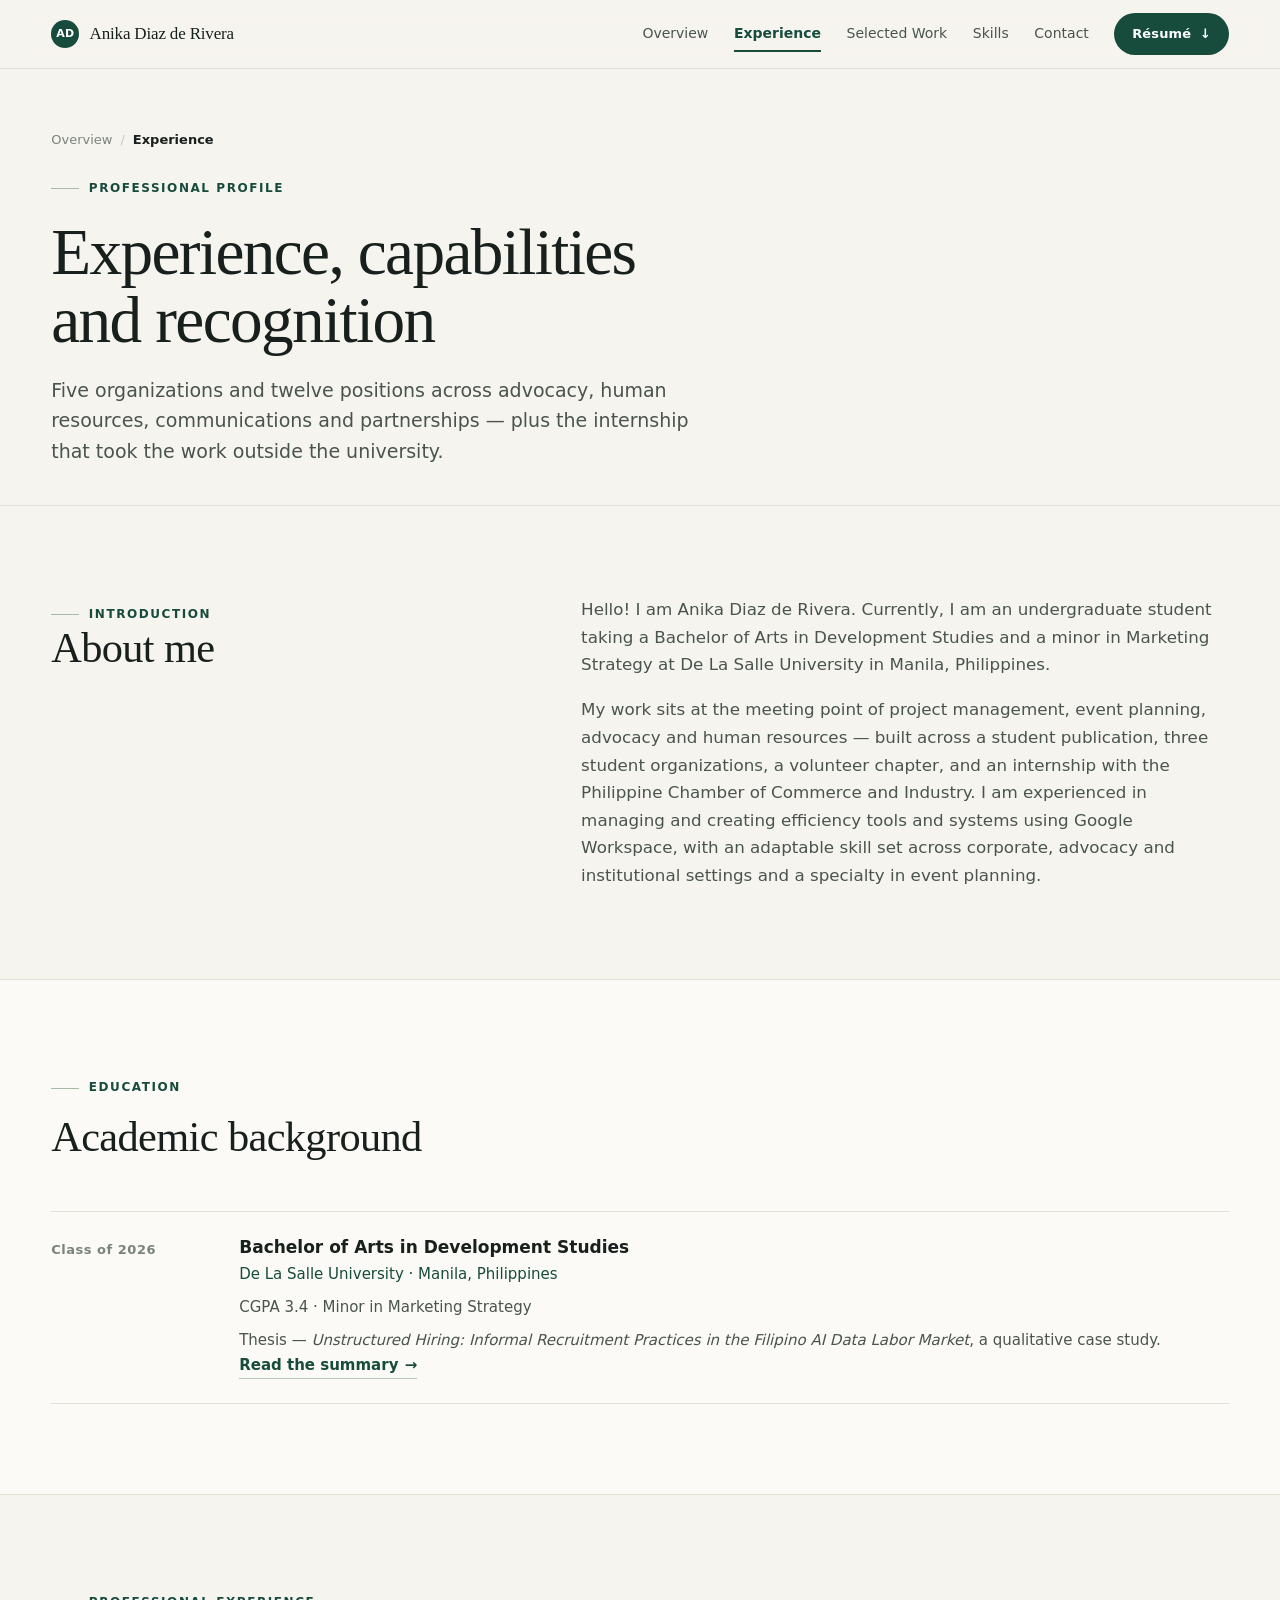
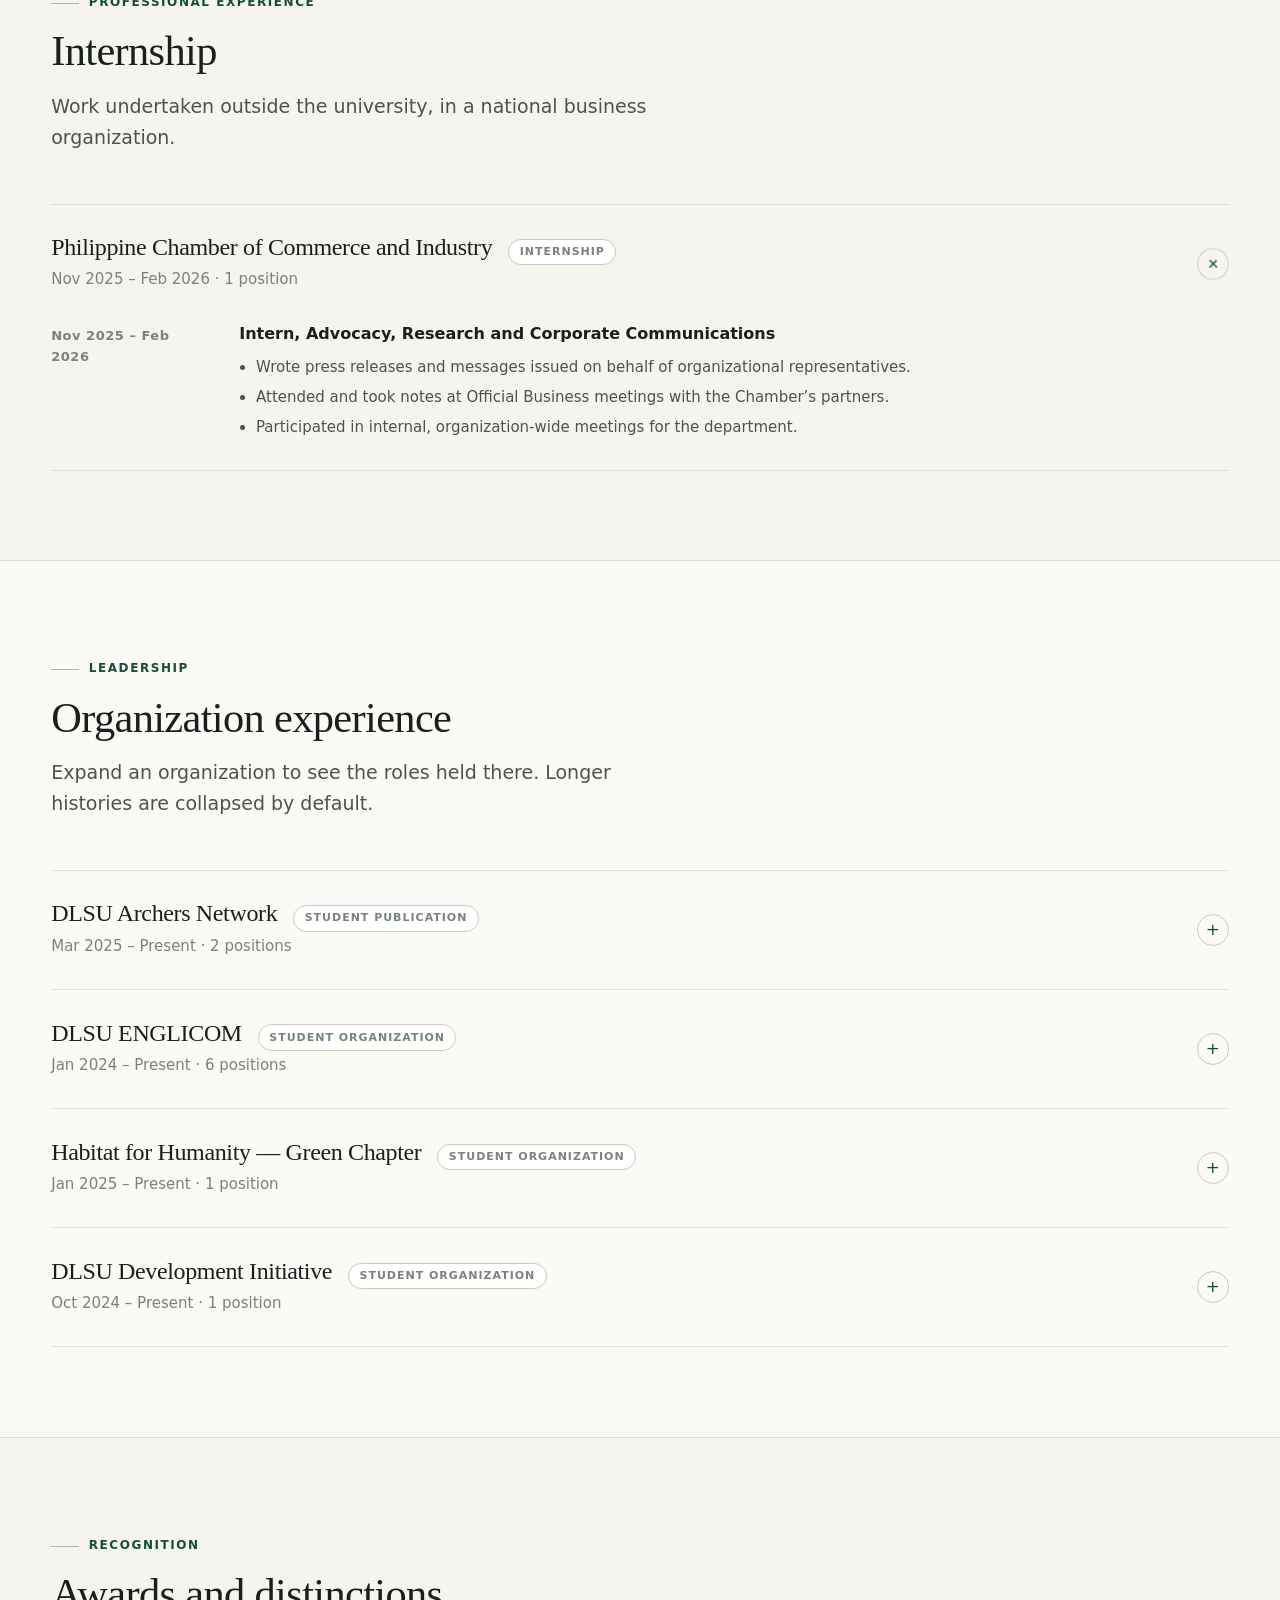
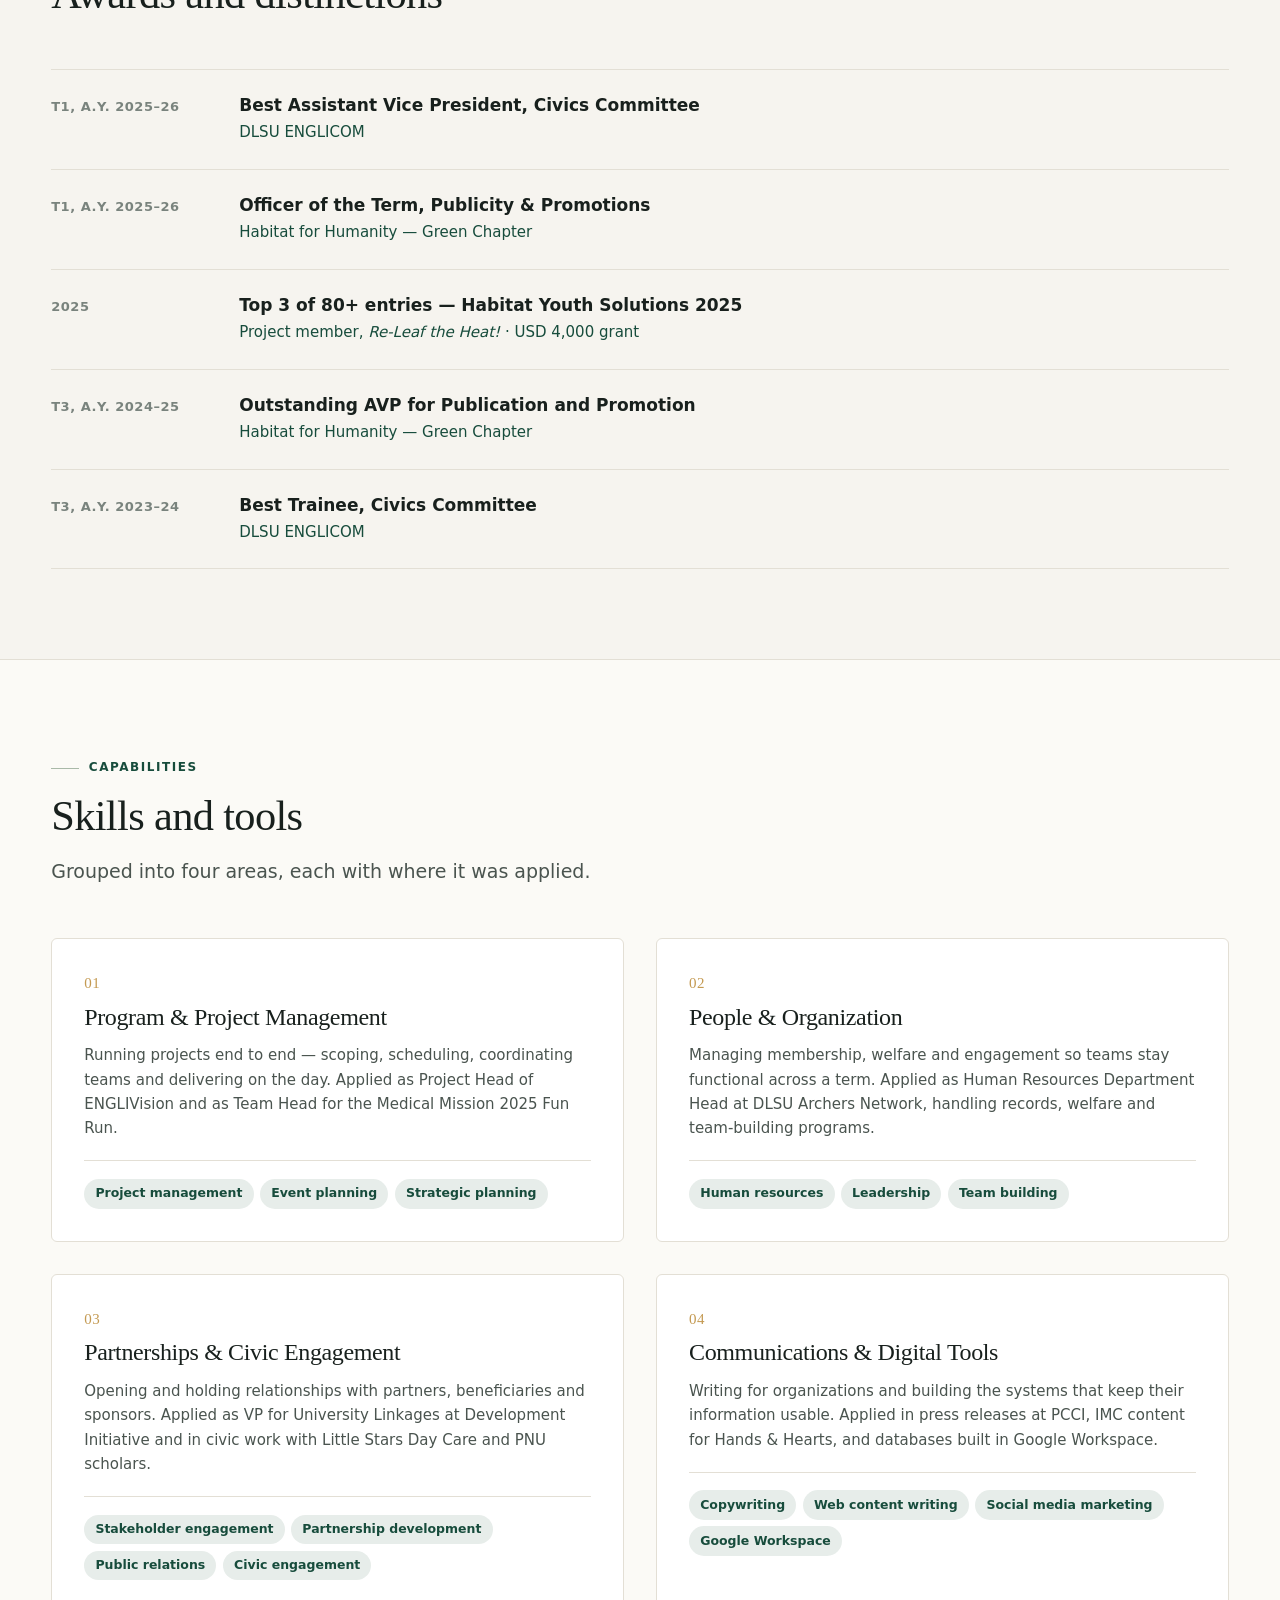
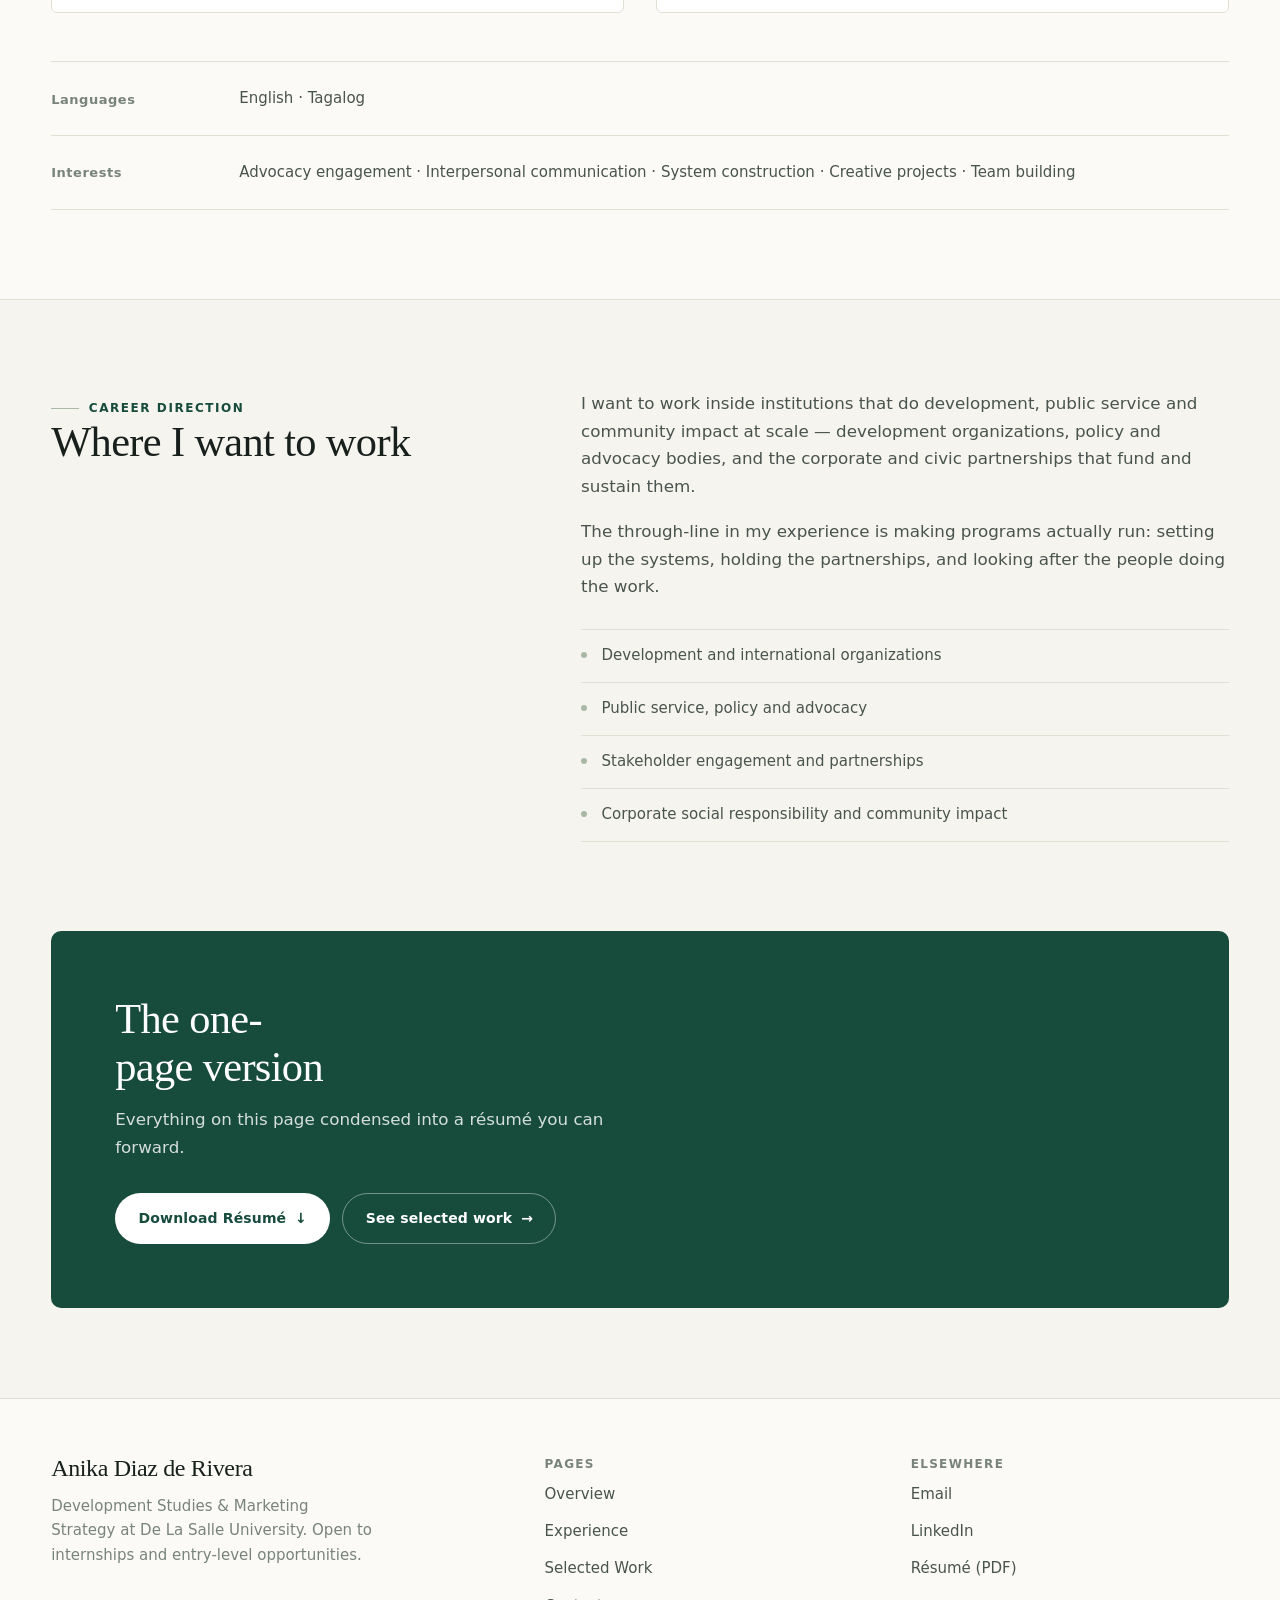
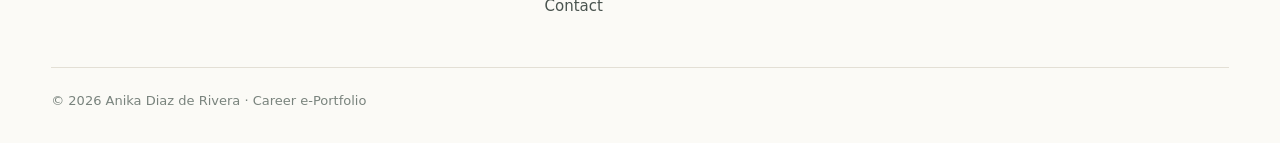
==== commit ed750296: "Apply Anika's content revisions Overview / Selected impact:   - Re-Leaf copy rewritten; entry descri" ====
--- a/about.html
+++ b/about.html
@@ -198,13 +198,12 @@
               <div>
                 <div class="tl-roles">
                   <div class="tl-role">
-                    <!-- CHECK: the CV says Sep 2025; the e-portfolio document says Aug 2025. Using Aug 2025. -->
-                    <p class="tl-dates">Aug 2025 – Present</p>
+                    <p class="tl-dates">Sep 2025 – Present</p>
                     <div>
                       <h4>Human Resources Department Head</h4>
                       <ul class="tl-points">
                         <li>Plans and executes events that build staffers&rsquo; work ethic, welfare, engagement and involvement in the organization.</li>
-                        <li>Manages staffer membership end to end — status, grades and related records.</li>
+                        <li>Manages staffer membership end to end — status and related records.</li>
                       </ul>
                     </div>
                   </div>
@@ -254,9 +253,6 @@
                     </div>
                   </div>
                   <div class="tl-role">
-                    <!-- CHECK: source document reads "September 2025 – April 2025", which ends
-                         before it starts. Corrected to Sep 2024 – Apr 2025, the only reading
-                         that fits the academic year. Confirm this is right. -->
                     <p class="tl-dates">Sep 2024 – Apr 2025</p>
                     <div>
                       <h4>Committee Coordinator for Civics</h4>
@@ -277,8 +273,6 @@
                     </div>
                   </div>
                   <div class="tl-role">
-                    <!-- CHECK: the CV calls this "Chinese New Year 2023"; the e-portfolio
-                         document dates it Jan–Feb 2024. Using 2024. -->
                     <p class="tl-dates">Jan 2024 – Feb 2024</p>
                     <div>
                       <h4>Assistant Team Head for Public Relations</h4>
@@ -296,7 +290,7 @@
                 <span>
                   <span class="tl-org">
                     <span class="tl-name">Habitat for Humanity — Green Chapter</span>
-                    <span class="tl-kind">Volunteer organization</span>
+                    <span class="tl-kind">Student organization</span>
                   </span>
                   <span class="tl-summary">Jan 2025 – Present · 1 position</span>
                 </span>
@@ -343,7 +337,7 @@
                     <div>
                       <h4>Vice President for University Linkages</h4>
                       <ul class="tl-points">
-                        <li>Built the organization&rsquo;s internal and external databases for easier communication, linking and collaboration with organizations inside and outside DLSU.</li>
+                        <li>Built the organization&rsquo;s external databases for easier communication, linking and collaboration with organizations inside DLSU.</li>
                         <li>Manages online campaigns on careers in Development Studies and the Philippines&rsquo; progress toward the UN Sustainable Development Goals.</li>
                         <li>Facilitates public engagement and promotion in the organization&rsquo;s recruitment among students, members and ambassadors.</li>
                       </ul>
@@ -437,7 +431,7 @@
             <p class="cap__body">
               Managing membership, welfare and engagement so teams stay functional across a
               term. Applied as Human Resources Department Head at DLSU Archers Network,
-              handling records, grades and team-building programs.
+              handling records, welfare and team-building programs.
             </p>
             <ul class="cap__skills">
               <li>Human resources</li>
--- a/styles.css
+++ b/styles.css
@@ -543,7 +543,9 @@
   display: grid;
   grid-template-columns: minmax(0, 1fr) minmax(0, 1fr);
   gap: clamp(1.75rem, 4vw, 3.5rem);
-  align-items: center;
+  /* images keep their natural height, so start-align rather than stranding the
+     copy halfway down a tall poster */
+  align-items: start;
 }
 
 .work:nth-child(even) .work__media { order: 2; }
@@ -556,10 +558,12 @@
   background: var(--surface-sunk);
 }
 
+/* natural proportions — event posters carry titles, dates and sponsor bars
+   that a fixed crop would cut off */
 .work__media img {
+  display: block;
   width: 100%;
-  aspect-ratio: 4 / 3;
-  object-fit: cover;
+  height: auto;
   transition: transform 600ms var(--ease);
 }
 
@@ -1019,11 +1023,9 @@
 .case__media:focus-visible { outline-offset: -3px; }
 
 .case__media img {
+  display: block;
   width: 100%;
-  aspect-ratio: 3 / 2;
-  object-fit: cover;
-  /* anchor to the top so tall event posters show their title, not a middle slice */
-  object-position: center top;
+  height: auto;
   transition: transform 600ms var(--ease);
 }
 
